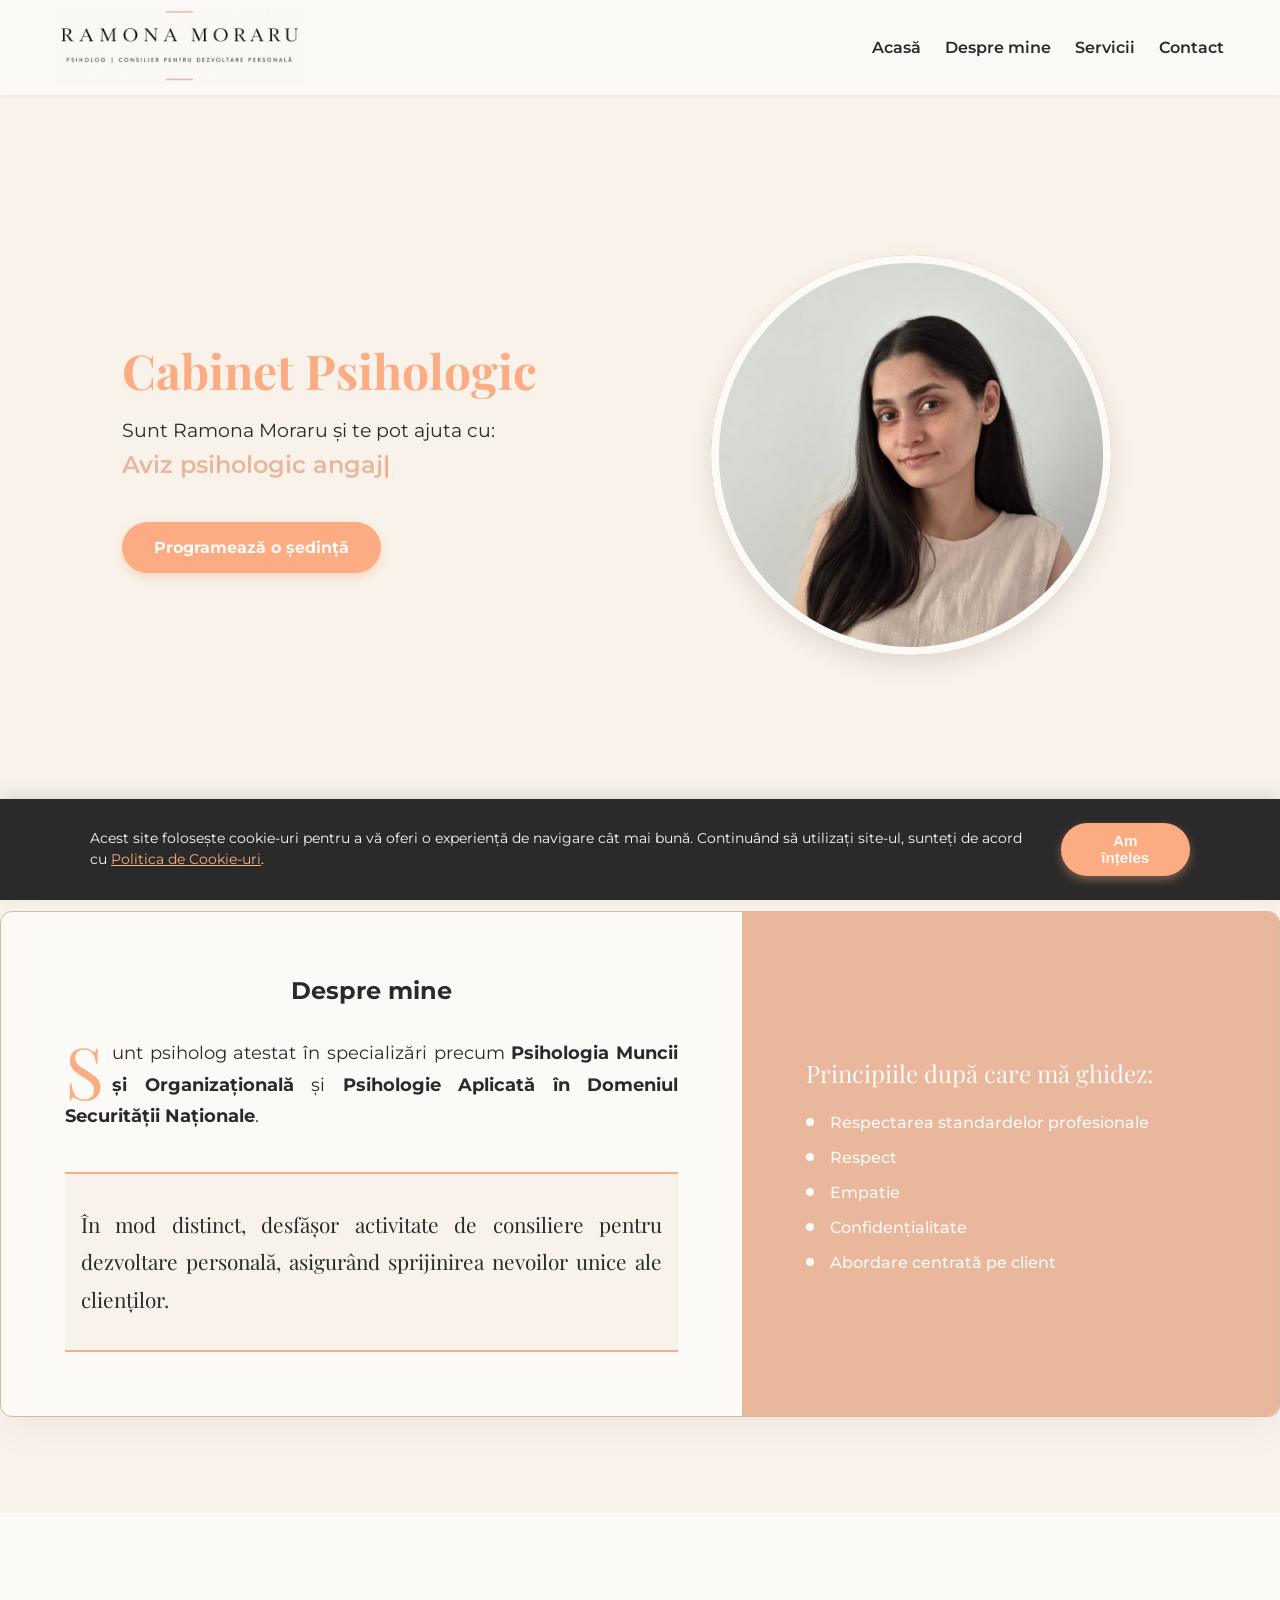
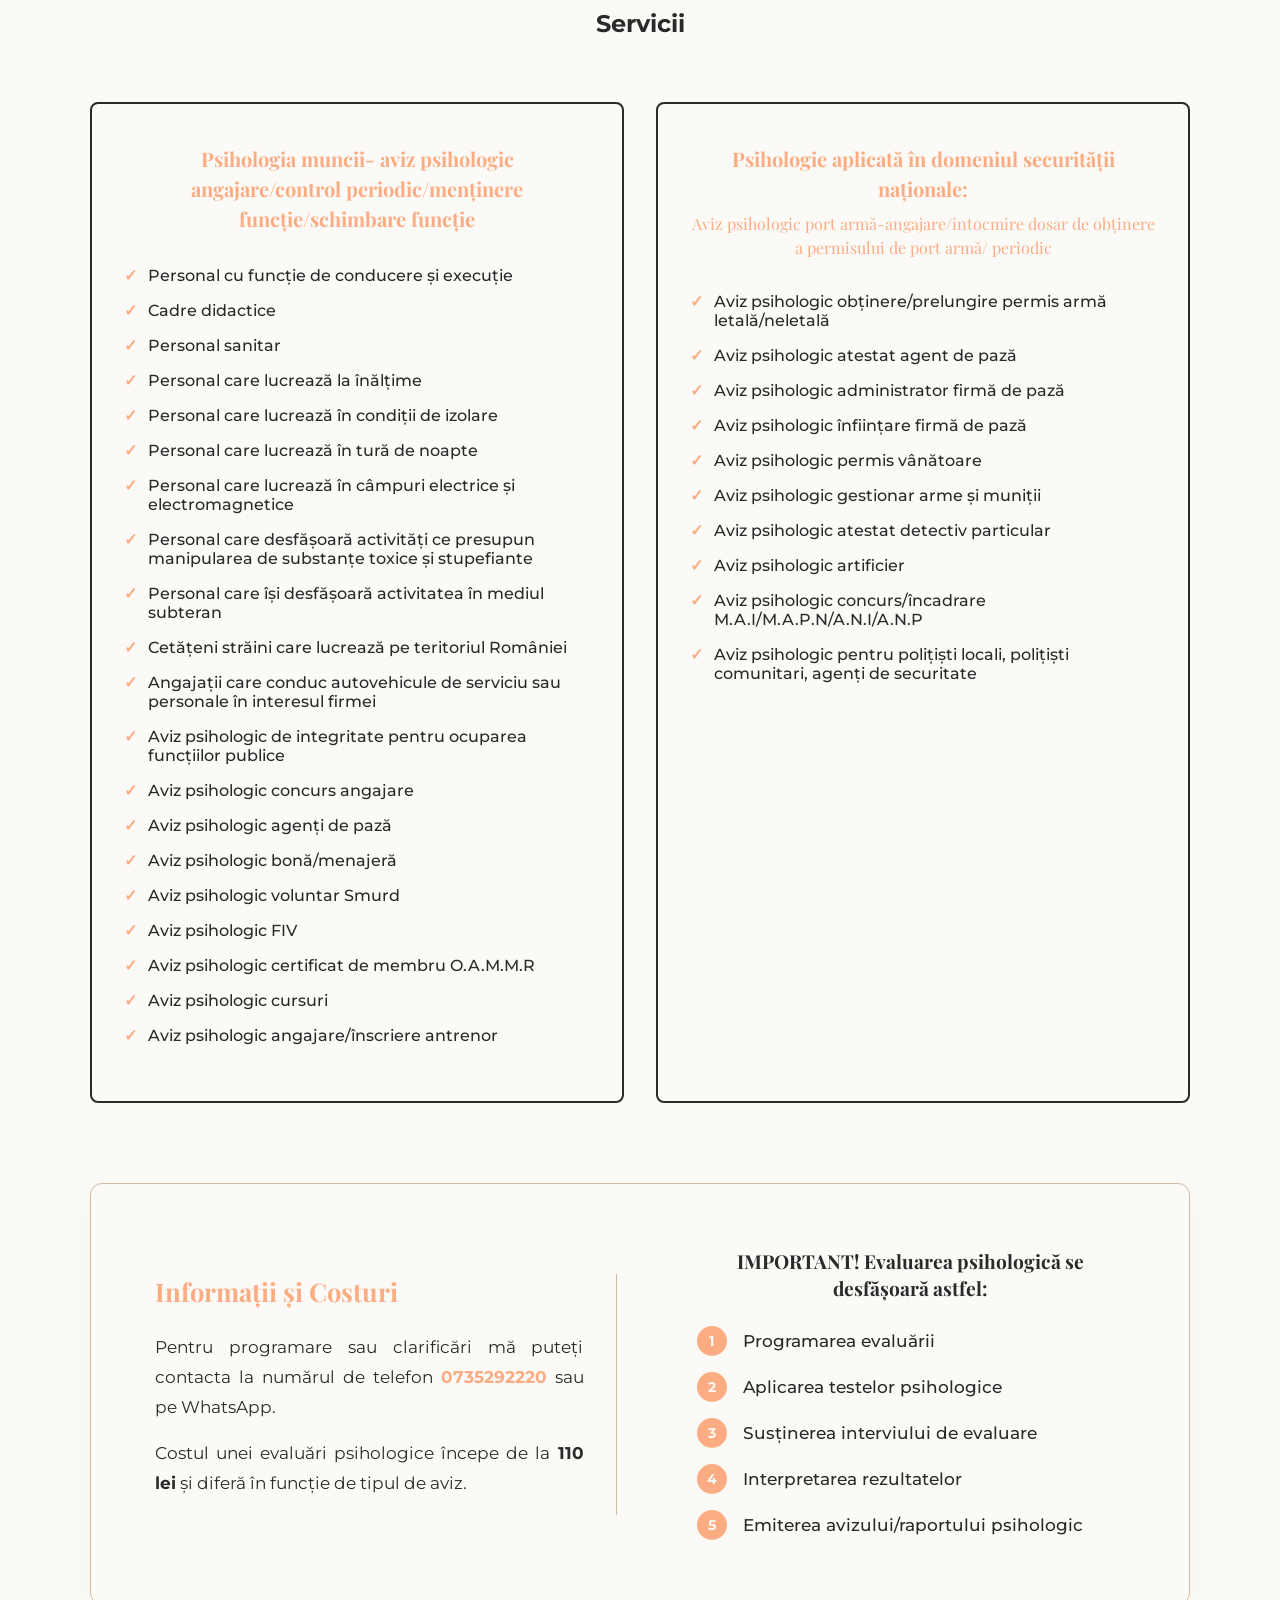
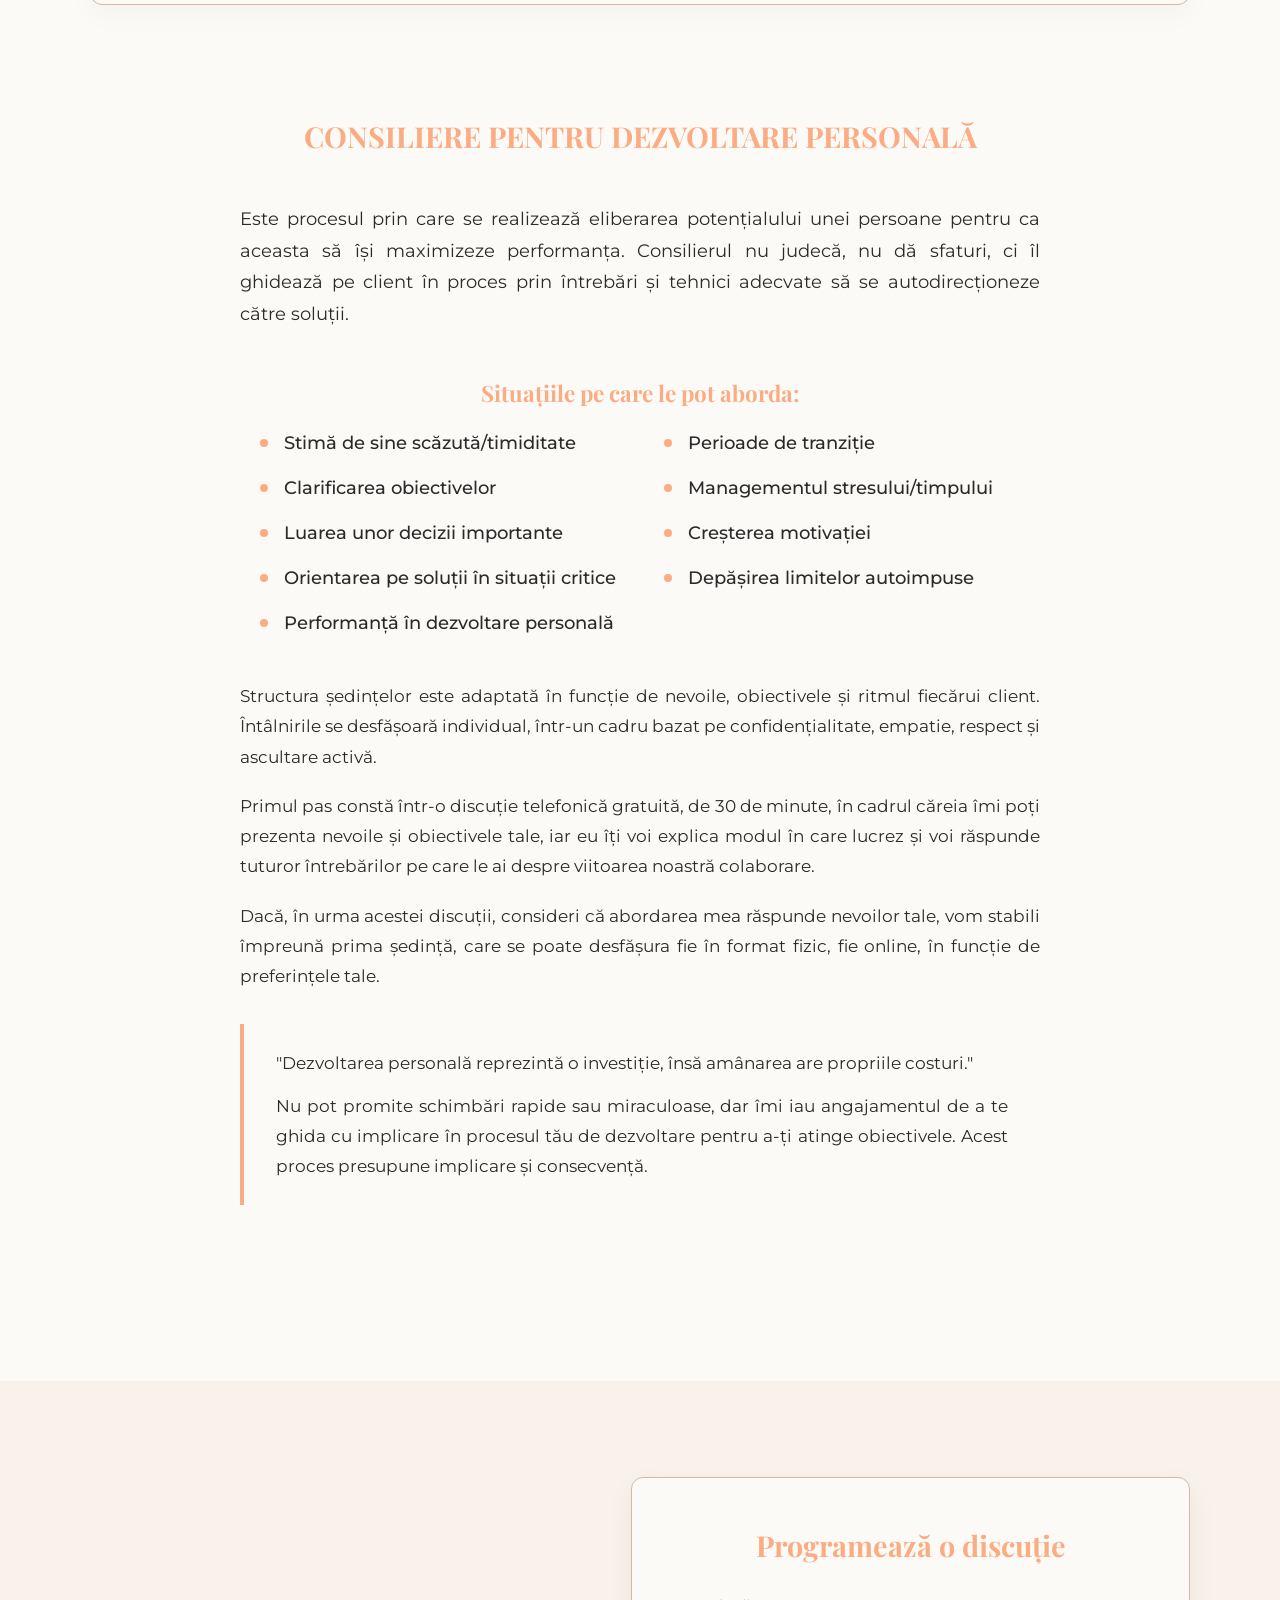
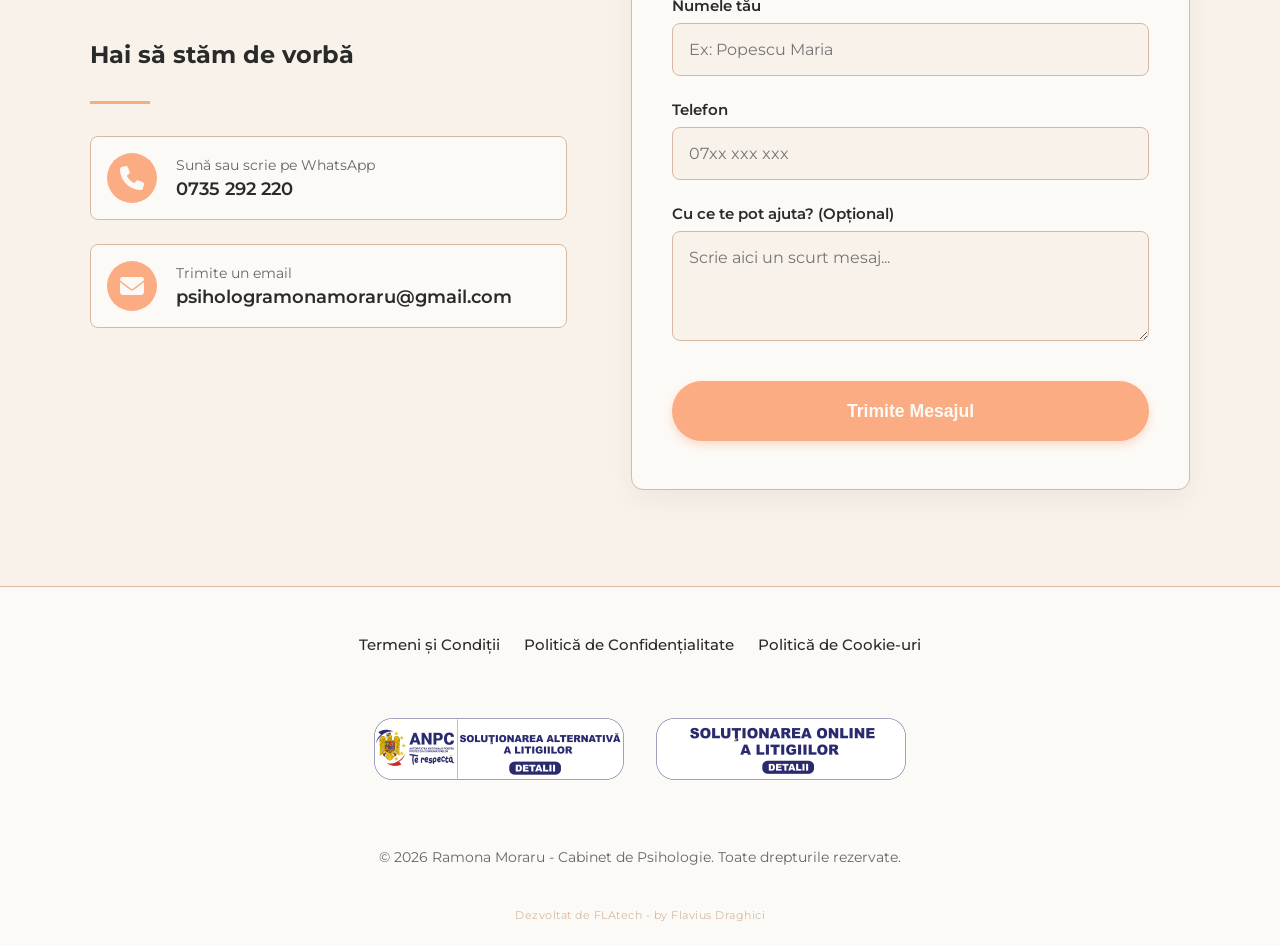
==== index.html @ 9a54c06d "18" ====
<!DOCTYPE html>
<html lang="ro">
<head>
    <meta charset="UTF-8">
    <meta name="viewport" content="width=device-width, initial-scale=1.0">
    
    <!-- ================= SEO & OPEN GRAPH ================= -->
    <meta name="description" content="Cabinet de Psihologie Ramona Moraru. Servicii de evaluare psihologică (psihologia muncii, port armă) și consiliere pentru dezvoltare personală.">
    <meta property="og:title" content="Cabinet Psihologic | Ramona Moraru">
    <meta property="og:description" content="Servicii de evaluare psihologică și consiliere pentru dezvoltare personală.">
    <!-- Când domeniul oficial este gata, schimbă link-ul de mai jos cu cel real -->
    <meta property="og:image" content="https://cabinet-psihologic-ramona.vercel.app/images/logo2.jpeg">
    <meta property="og:url" content="https://cabinet-psihologic-ramona.vercel.app/">
    <meta property="og:type" content="website">

    <title>Ramona Moraru | Psiholog</title>
    
    <!-- Favicon -->
    <link rel="icon" type="image/jpeg" href="images/logo2.jpeg">
    
    <link href="https://fonts.googleapis.com/css2?family=Montserrat:wght@400;600&family=Playfair+Display:wght@600&display=swap" rel="stylesheet">
    <link rel="stylesheet" href="https://cdnjs.cloudflare.com/ajax/libs/font-awesome/6.4.0/css/all.min.css">
    <link rel="stylesheet" href="style.css">

    <!-- ================= GOOGLE CONSENT MODE ================= -->
    <script>
        window.dataLayer = window.dataLayer || [];
        function gtag(){dataLayer.push(arguments);}

        // Verificăm dacă există deja consimțământul în memorie
        var isConsentGranted = localStorage.getItem("cookiesAccepted") === "true";

        // Setăm starea implicită pentru GTM
        gtag('consent', 'default', {
            'ad_storage': isConsentGranted ? 'granted' : 'denied',
            'analytics_storage': isConsentGranted ? 'granted' : 'denied'
        });
    </script>
    <!-- AICI VA VENI SCRIPTUL DE GOOGLE TAG MANAGER DE LA COLEGUL TĂU -->

</head>
<body>

    <header class="site-header">
        <nav class="navbar">
            <div class="logo">
                <a href="#acasa">
                    <img src="images/logo1.jpeg" alt="Logo Ramona Moraru" class="site-logo">
                </a>
            </div>
            
            <button class="hamburger" aria-label="Deschide meniul">
                <span class="bar"></span>
                <span class="bar"></span>
                <span class="bar"></span>
            </button>

            <ul class="nav-links">
                <li class="mobile-extra mobile-logo-box">
                    <img src="images/logo2.jpeg" alt="Logo Ramona Moraru" class="mobile-logo-img">
                </li>

                <li><a href="#acasa">Acasă</a></li>
                <li><a href="#despre">Despre mine</a></li>
                <li><a href="#servicii">Servicii</a></li>
                <li><a href="#contact">Contact</a></li>
                
                <li class="mobile-extra mobile-btn-box">
                    <a href="#contact" class="btn-mobile-cta">Fă o programare!</a>
                </li>
                <li class="mobile-extra mobile-social-box">
                    <a href="tel:0735292220" class="social-circle" title="Sună"><i class="fa-solid fa-phone"></i></a>
                    <a href="https://wa.me/40735292220" class="social-circle" title="WhatsApp"><i class="fa-brands fa-whatsapp"></i></a>
                </li>
            </ul>
        </nav>
    </header>

    <main>
        <section id="acasa" class="hero-section">
            <div class="hero-content">
                <h1>Cabinet Psihologic</h1>
                <p class="hero-intro">Sunt Ramona Moraru și te pot ajuta cu:</p>
                <div class="animated-text-container">
                    <span id="typewriter-text" class="typewriter"></span><span class="cursor">|</span>
                </div>
                <a href="#contact" class="btn-primary">Programează o ședință</a>
            </div>
            
            <div class="hero-image-container">
                <div class="image-waves-wrapper">
                    <img src="images/ramona-profil.jpeg" alt="Portret Ramona Moraru" class="profile-circle">
                </div>
            </div>
        </section>

        <!-- ================= DESPRE MINE (Regândit) ================= -->
        <section id="despre" class="about-section">
            <div class="section-container">
                <div class="about-editorial-card">
                    
                    <div class="about-editorial-content">
                        <h2 class="section-title left-align">Despre mine</h2>
                        
                        <p class="drop-cap-text">
                            <span class="drop-cap">S</span>unt psiholog atestat în specializări precum <strong>Psihologia Muncii și Organizațională</strong> și <strong>Psihologie Aplicată în Domeniul Securității Naționale</strong>.
                        </p>
                        
                        <div class="highlight-quote-box">
                            În mod distinct, desfășor activitate de consiliere pentru dezvoltare personală, asigurând sprijinirea nevoilor unice ale clienților.
                        </div>
                    </div>

                    <div class="about-editorial-values">
                        <h3 class="values-subtitle">Principiile după care mă ghidez:</h3>
                        <ul class="elegant-values-list">
                            <li><span class="value-accent"></span> Respectarea standardelor profesionale</li>
                            <li><span class="value-accent"></span> Respect</li>
                            <li><span class="value-accent"></span> Empatie</li>
                            <li><span class="value-accent"></span> Confidențialitate</li>
                            <li><span class="value-accent"></span> Abordare centrată pe client</li>
                        </ul>
                    </div>

                </div>
            </div>
        </section>

        <!-- ================= SERVICII ================= -->
        <section id="servicii" class="services-section">
            <div class="services-container">
                <h2 class="section-title text-center">Servicii</h2>

                <div class="avize-grid">
                    
                    <div class="aviz-card">
                        <h3 class="aviz-title">Psihologia muncii- aviz psihologic angajare/control periodic/menținere funcție/schimbare funcție</h3>
                        <ul class="custom-list">
                            <li>Personal cu funcție de conducere și execuție</li>
                            <li>Cadre didactice</li>
                            <li>Personal sanitar</li>
                            <li>Personal care lucrează la înălțime</li>
                            <li>Personal care lucrează în condiții de izolare</li>
                            <li>Personal care lucrează în tură de noapte</li>
                            <li>Personal care lucrează în câmpuri electrice și electromagnetice</li>
                            <li>Personal care desfășoară activități ce presupun manipularea de substanțe toxice și stupefiante</li>
                            <li>Personal care își desfășoară activitatea în mediul subteran</li>
                            <li>Cetățeni străini care lucrează pe teritoriul României</li>
                            <li>Angajații care conduc autovehicule de serviciu sau personale în interesul firmei</li>
                            <li>Aviz psihologic de integritate pentru ocuparea funcțiilor publice</li>
                            <li>Aviz psihologic concurs angajare</li>
                            <li>Aviz psihologic agenți de pază</li>
                            <li>Aviz psihologic bonă/menajeră</li>
                            <li>Aviz psihologic voluntar Smurd</li>
                            <li>Aviz psihologic FIV</li>
                            <li>Aviz psihologic certificat de membru O.A.M.M.R</li>
                            <li>Aviz psihologic cursuri</li>
                            <li>Aviz psihologic angajare/înscriere antrenor</li>
                        </ul>
                    </div>

                    <div class="aviz-card">
                        <h3 class="aviz-title">Psihologie aplicată în domeniul securității naționale:<br><small class="title-subtitle">Aviz psihologic port armă-angajare/întocmire dosar de obținere a permisului de port armă/ periodic</small></h3>
                        <ul class="custom-list">
                            <li>Aviz psihologic obținere/prelungire permis armă letală/neletală</li>
                            <li>Aviz psihologic atestat agent de pază</li>
                            <li>Aviz psihologic administrator firmă de pază</li>
                            <li>Aviz psihologic înființare firmă de pază</li>
                            <li>Aviz psihologic permis vânătoare</li>
                            <li>Aviz psihologic gestionar arme și muniții</li>
                            <li>Aviz psihologic atestat detectiv particular</li>
                            <li>Aviz psihologic artificier</li>
                            <li>Aviz psihologic concurs/încadrare M.A.I/M.A.P.N/A.N.I/A.N.P</li>
                            <li>Aviz psihologic pentru polițiști locali, polițiști comunitari, agenți de securitate</li>
                        </ul>
                    </div>

                </div>

                <div class="evaluare-comuna-box">
                    <div class="evaluare-text">
                        <h4>Informații și Costuri</h4>
                        <p>Pentru programare sau clarificări mă puteți contacta la numărul de telefon <a href="tel:0735292220" style="color: var(--color-5); text-decoration: none; font-weight: bold;">0735292220</a> sau pe WhatsApp.</p>
                        <p>Costul unei evaluări psihologice începe de la <strong>110 lei</strong> și diferă în funcție de tipul de aviz.</p>
                    </div>
                    
                    <div class="evaluare-pasi">
                        <h4>IMPORTANT! Evaluarea psihologică se desfășoară astfel:</h4>
                        <ul class="pasi-list">
                            <li><span class="pas-numar">1</span> Programarea evaluării</li>
                            <li><span class="pas-numar">2</span> Aplicarea testelor psihologice</li>
                            <li><span class="pas-numar">3</span> Susținerea interviului de evaluare</li>
                            <li><span class="pas-numar">4</span> Interpretarea rezultatelor</li>
                            <li><span class="pas-numar">5</span> Emiterea avizului/raportului psihologic</li>
                        </ul>
                    </div>
                </div>

                <div class="consiliere-wrapper">
                    <h3 class="consiliere-title">CONSILIERE PENTRU DEZVOLTARE PERSONALĂ</h3>
                    
                    <p class="consiliere-intro-text">
                        Este procesul prin care se realizează eliberarea potențialului unei persoane pentru ca aceasta să își maximizeze performanța. Consilierul nu judecă, nu dă sfaturi, ci îl ghidează pe client în proces prin întrebări și tehnici adecvate să se autodirecționeze către soluții.
                    </p>

                    <h4 class="consiliere-subtitle">Situațiile pe care le pot aborda:</h4>
                    <ul class="consiliere-list">
                        <li><span class="list-dot"></span> Stimă de sine scăzută/timiditate</li>
                        <li><span class="list-dot"></span> Perioade de tranziție</li>
                        <li><span class="list-dot"></span> Clarificarea obiectivelor</li>
                        <li><span class="list-dot"></span> Managementul stresului/timpului</li>
                        <li><span class="list-dot"></span> Luarea unor decizii importante</li>
                        <li><span class="list-dot"></span> Creșterea motivației</li>
                        <li><span class="list-dot"></span> Orientarea pe soluții în situații critice</li>
                        <li><span class="list-dot"></span> Depășirea limitelor autoimpuse</li>
                        <li><span class="list-dot"></span> Performanță în dezvoltare personală</li>
                    </ul>

                    <div class="consiliere-outro-text">
                        <p>Structura ședințelor este adaptată în funcție de nevoile, obiectivele și ritmul fiecărui client. Întâlnirile se desfășoară individual, într-un cadru bazat pe confidențialitate, empatie, respect și ascultare activă.</p>
                        <p>Primul pas constă într-o discuție telefonică gratuită, de 30 de minute, în cadrul căreia îmi poți prezenta nevoile și obiectivele tale, iar eu îți voi explica modul în care lucrez și voi răspunde tuturor întrebărilor pe care le ai despre viitoarea noastră colaborare.</p>
                        <p>Dacă, în urma acestei discuții, consideri că abordarea mea răspunde nevoilor tale, vom stabili împreună prima ședință, care se poate desfășura fie în format fizic, fie online, în funcție de preferințele tale.</p>
                    </div>

                    <div class="consiliere-quote-box">
                        <p>"Dezvoltarea personală reprezintă o investiție, însă amânarea are propriile costuri."</p>
                        <p>Nu pot promite schimbări rapide sau miraculoase, dar îmi iau angajamentul de a te ghida cu implicare în procesul tău de dezvoltare pentru a-ți atinge obiectivele. Acest proces presupune implicare și consecvență.</p>
                    </div>

                </div>
            </div>
        </section>

        <!-- ================= CONTACT ================= -->
        <section id="contact" class="contact-section">
            <div class="contact-container">
                <div class="contact-grid">
                    
                    <div class="contact-info">
                        <h2 class="section-title left-align" style="text-align: left;">Hai să stăm de vorbă</h2>
                        <div class="left-align-line"></div>
                        
                        <div class="contact-details-box">
                            <a href="tel:0735292220" class="contact-item">
                                <div class="contact-icon"><i class="fa-solid fa-phone"></i></div>
                                <div>
                                    <span class="contact-label">Sună sau scrie pe WhatsApp</span>
                                    <span class="contact-value">0735 292 220</span>
                                </div>
                            </a>

                            <a href="mailto:psihologramonamoraru@gmail.com" class="contact-item">
                                <div class="contact-icon"><i class="fa-solid fa-envelope"></i></div>
                                <div>
                                    <span class="contact-label">Trimite un email</span>
                                    <span class="contact-value">psihologramonamoraru@gmail.com</span>
                                </div>
                            </a>
                        </div>
                    </div>

                    <div class="contact-form-wrapper">
                        <h3 class="form-title">Programează o discuție</h3>
                        <form action="https://formspree.io/f/moeakzqd" method="POST" class="contact-form">
                            <div class="input-group">
                                <label for="nume">Numele tău</label>
                                <input type="text" id="nume" name="Nume" placeholder="Ex: Popescu Maria" required>
                            </div>
                            <div class="input-group">
                                <label for="telefon">Telefon</label>
                                <input type="tel" id="telefon" name="Telefon" placeholder="07xx xxx xxx" required>
                            </div>
                            <div class="input-group">
                                <label for="mesaj">Cu ce te pot ajuta? (Opțional)</label>
                                <textarea id="mesaj" name="Mesaj" rows="4" placeholder="Scrie aici un scurt mesaj..."></textarea>
                            </div>
                            <button type="submit" class="btn-primary form-btn">Trimite Mesajul</button>
                        </form>
                    </div>

                </div>
            </div>
        </section>
    </main>

    <!-- ================= FOOTER COMPLET ================= -->
    <footer class="site-footer">
        <div class="footer-container">
            <div class="footer-links">
                <a href="termeni.html">Termeni și Condiții</a>
                <a href="confidentialitate.html">Politică de Confidențialitate</a>
                <a href="confidentialitate.html#13">Politică de Cookie-uri</a>
            </div>
            
            <div class="anpc-banners">
                <a href="https://anpc.ro/ce-este-sal/" target="_blank" rel="noopener noreferrer">
                    <img src="images/anpc-sal.png" alt="Soluționarea Alternativă a Litigiilor" class="anpc-img">
                </a>
                <a href="https://ec.europa.eu/consumers/odr" target="_blank" rel="noopener noreferrer">
                    <img src="images/anpc-sol.png" alt="Soluționarea Online a Litigiilor" class="anpc-img">
                </a>
            </div>
            
            <div class="footer-copyright">
                <p>&copy; 2026 Ramona Moraru - Cabinet de Psihologie. Toate drepturile rezervate.</p>
            </div>
            
            <div class="developer-credit">
                <p><small>Dezvoltat de FLAtech - by Flavius Draghici</small></p>
            </div>
        </div>
    </footer>

    <!-- ================= BANNER COOKIE-URI ================= -->
    <div id="cookie-banner" class="cookie-banner">
        <div class="cookie-content">
            <p>Acest site folosește cookie-uri pentru a vă oferi o experiență de navigare cât mai bună. Continuând să utilizați site-ul, sunteți de acord cu <a href="confidentialitate.html#13">Politica de Cookie-uri</a>.</p>
            <button id="accept-cookies" class="btn-primary cookie-btn">Am înțeles</button>
        </div>
    </div>

    <!-- Script funcțional pentru banner și Consent Mode -->
    <script>
        document.addEventListener("DOMContentLoaded", function() {
            const cookieBanner = document.getElementById("cookie-banner");
            const acceptBtn = document.getElementById("accept-cookies");

            // Afișăm bannerul doar dacă nu există acordul salvat
            if (!localStorage.getItem("cookiesAccepted")) {
                cookieBanner.style.display = "block";
            }

            acceptBtn.addEventListener("click", function() {
                // 1. Ascundem bannerul și salvăm decizia în browser
                localStorage.setItem("cookiesAccepted", "true");
                cookieBanner.style.display = "none";

                // 2. Transmitem semnalul activ către Google Tag Manager
                if(typeof gtag === 'function') {
                    gtag('consent', 'update', {
                        'ad_storage': 'granted',
                        'analytics_storage': 'granted'
                    });
                }

                // 3. Trimitem un eveniment personalizat în dataLayer pentru a declanșa codurile instant
                window.dataLayer.push({'event': 'cookies_accepted'});
            });
        });
    </script>

    <script src="script.js"></script>
</body>
</html>
---- style.css ----
:root {
    /* Paleta de culori exactă a clientei */
    --color-1: #E8B79C;
    --color-2: #FCFAF7; /* Albul luminos */
    --color-3: #D7B8A2;
    --color-4: #F8F2EA; 
    --color-5: #fbac82; /* Nuanța de peach (accent) */
    --color-text-dark: #2A2A2A; 
}

*, *::before, *::after {
    margin: 0;
    padding: 0;
    box-sizing: border-box;
}

html {
    scroll-behavior: smooth;
    scroll-padding-top: 100px; 
}

body {
    font-family: 'Montserrat', sans-serif;
    color: var(--color-text-dark);
    background-color: var(--color-4);
}

/* ================= HEADER SIMPLU ================= */
.site-header {
    background-color: var(--color-2);
    box-shadow: 0 2px 5px rgba(0,0,0,0.05);
    position: sticky;
    top: 0;
    z-index: 1000; 
}

.navbar {
    display: flex;
    justify-content: space-between;
    align-items: center;
    padding: 0.5rem 1rem; 
    max-width: 1200px;
    margin: 0 auto;
}

.site-logo {
    max-height: 75px; 
    width: auto;
    mix-blend-mode: multiply; 
}

/* Structura corectă pentru meniul pe Desktop */
.nav-links {
    list-style: none;
    display: flex;
    gap: 1.5rem;
}

.nav-links a {
    text-decoration: none;
    color: var(--color-text-dark);
    font-weight: 600;
}

/* Ascundem elementele de meniu mobil pe ecrane mari */
.mobile-extra {
    display: none;
}

/* ================= HERO SECTION ================= */
.hero-section {
    display: flex;
    flex-direction: column-reverse; 
    align-items: center;
    justify-content: center;
    padding: 4rem 2rem;
    max-width: 1100px;
    margin: 0 auto;
    min-height: 80vh;
    gap: 3rem;
}

.hero-content {
    flex: 1;
    text-align: center;
}

.hero-content h1 {
    font-family: 'Playfair Display', serif;
    font-size: 3rem;
    color: var(--color-5); 
    margin-bottom: 1rem;
}

.hero-intro {
    font-size: 1.2rem;
    margin-bottom: 0.5rem;
}

/* Stiluri pentru textul care se tastează singur */
.animated-text-container {
    min-height: 40px;
    margin-bottom: 2rem;
    font-size: 1.5rem;
    font-weight: 600;
    color: var(--color-1);
}

.cursor {
    animation: blink 0.7s infinite;
    color: var(--color-5);
}

@keyframes blink {
    0%, 100% { opacity: 1; }
    50% { opacity: 0; }
}

.btn-primary {
    display: inline-block;
    background-color: var(--color-5);
    color: var(--color-2);
    padding: 1rem 2rem;
    text-decoration: none;
    border-radius: 30px;
    font-weight: bold;
    box-shadow: 0 4px 10px rgba(251, 172, 130, 0.4);
    transition: transform 0.3s ease, background-color 0.3s ease;
}

.btn-primary:hover {
    background-color: var(--color-1);
    transform: translateY(-3px);
}

/* ================= POZA CERC & VALURI ================= */
.hero-image-container {
    flex: 1;
    display: flex;
    justify-content: center;
    align-items: center;
}

.image-waves-wrapper {
    position: relative;
    display: inline-flex;
    border-radius: 50%;
    z-index: 1;
}

.image-waves-wrapper::before,
.image-waves-wrapper::after {
    content: '';
    position: absolute;
    top: 0; left: 0; right: 0; bottom: 0;
    border-radius: 50%;
    border: 2px solid var(--color-5);
    z-index: -1; 
    animation: rippleWave 7s infinite cubic-bezier(0.65, 0, 0.34, 1);
}

.image-waves-wrapper::after {
    animation-delay: 3.5s;
}

@keyframes rippleWave {
    0% {
        transform: scale(1);
        opacity: 0.8;
    }
    100% {
        transform: scale(1.4);
        opacity: 0;
    }
}

.profile-circle {
    width: 280px;
    height: 280px;
    object-fit: cover; 
    border-radius: 50%; 
    border: 8px solid var(--color-2); 
    box-shadow: 0 10px 25px rgba(0,0,0,0.1); 
    position: relative;
    z-index: 2; 
}

/* ================= DESKTOP (Hero Section) ================= */
@media (min-width: 768px) {
    .hero-section {
        flex-direction: row; 
        text-align: left;
    }
    
    .hero-content {
        text-align: left;
    }
    
    .profile-circle {
        width: 400px;
        height: 400px;
    }
}

/* ================= DESPRE MINE ================= */
.about-section {
    padding: 6rem 0;
    background-color: var(--color-4); 
}

.about-editorial-card {
    background-color: var(--color-2); 
    border-radius: 12px;
    box-shadow: 0 15px 40px rgba(0, 0, 0, 0.04); 
    display: flex;
    flex-direction: column;
    overflow: hidden;
    border: 1px solid var(--color-3);
}

.about-editorial-content {
    padding: 3rem 2rem 2rem 2rem;
}

.left-align {
    text-align: center;
    margin-bottom: 2rem;
}

.left-align::after {
    margin: 1rem auto 0 auto; 
}

.drop-cap-text {
    font-size: 1.1rem;
    line-height: 1.8;
    color: var(--color-text-dark);
    margin-bottom: 2.5rem;
    text-align: left; 
}

.drop-cap {
    float: left; 
    font-family: 'Playfair Display', serif;
    font-size: 4.5rem; 
    line-height: 0.8;
    padding-top: 0.3rem; 
    padding-right: 0.5rem;
    color: var(--color-5); 
}

.highlight-quote-box {
    background-color: var(--color-4);
    border: none; 
    border-top: 2px solid var(--color-5); 
    border-bottom: 2px solid var(--color-5); 
    padding: 2rem 1rem;
    font-family: 'Playfair Display', serif;
    font-size: 1.3rem;
    font-style: normal;
    color: var(--color-text-dark);
    border-radius: 0;
    text-align: center; 
    margin: 0 auto;
}

.about-editorial-values {
    background-color: var(--color-1); 
    padding: 3rem 2rem;
    color: var(--color-2);
}

.values-subtitle {
    font-family: 'Playfair Display', serif;
    font-size: 1.5rem;
    margin-bottom: 1.5rem;
    font-weight: 400;
}

.elegant-values-list {
    list-style: none;
    display: flex;
    flex-direction: column;
    gap: 1rem;
}

.elegant-values-list li {
    display: flex;
    align-items: center;
    font-size: 1rem;
    font-weight: 500;
}

.value-accent {
    display: inline-block;
    width: 8px;
    height: 8px;
    background-color: var(--color-2);
    border-radius: 50%;
    margin-right: 1rem;
}

@media (min-width: 768px) {
    .about-editorial-card {
        flex-direction: row; 
    }

    .about-editorial-content {
        flex: 3;
        padding: 4rem;
    }

    .about-editorial-values {
        flex: 2;
        padding: 4rem;
        display: flex;
        flex-direction: column;
        justify-content: center;
    }
}

/* ================= SERVICII ================= */
.services-section {
    padding: 6rem 2rem;
    background-color: var(--color-2); 
}

.services-container {
    max-width: 1100px;
    margin: 0 auto;
}

.text-center {
    text-align: center;
    margin-bottom: 4rem;
}

.text-center::after {
    margin: 1rem auto 0 auto;
}

.avize-grid {
    display: flex;
    flex-direction: column;
    gap: 2rem;
    margin-bottom: 5rem; /* Păstrăm spațiul până la bannerul comun */
}

.aviz-card {
    flex: 1;
    border: 2px solid var(--color-text-dark); 
    padding: 2.5rem 2rem;
    background-color: var(--color-2); /* Schimbat în alb curat aici */
    border-radius: 8px; 
}

/* Titlurile lungi din Word */
.aviz-title {
    color: var(--color-5);
    font-family: 'Playfair Display', serif;
    font-size: 1.25rem;
    text-align: center;
    margin-bottom: 2rem;
    line-height: 1.5;
}

.title-subtitle {
    font-size: 1rem;
    font-weight: normal;
    display: block;
    margin-top: 0.5rem;
}

.custom-list {
    list-style: none;
    color: var(--color-text-dark);
}

.custom-list li {
    margin-bottom: 1rem;
    padding-left: 1.5rem;
    position: relative;
    font-weight: 500;
}

.custom-list li::before {
    content: '✓';
    color: var(--color-5); 
    position: absolute;
    left: 0;
    font-weight: bold;
}

/* ================= BANNER COMUN EVALUARE ================= */
.evaluare-comuna-box {
    background-color: var(--color-2);
    border: 1px solid var(--color-3);
    border-radius: 12px;
    padding: 3rem 2rem;
    margin-bottom: 5rem;
    display: flex;
    flex-direction: column;
    gap: 3rem;
    box-shadow: 0 10px 30px rgba(0,0,0,0.03);
}

.evaluare-text, .evaluare-pasi {
    flex: 1;
}

.evaluare-text h4 {
    font-family: 'Playfair Display', serif;
    font-size: 1.6rem;
    color: var(--color-5);
    margin-bottom: 1.5rem;
}

.evaluare-text p {
    font-size: 1.05rem;
    line-height: 1.7;
    margin-bottom: 1rem;
    color: var(--color-text-dark);
}

.evaluare-pasi h4 {
    font-family: 'Playfair Display', serif;
    font-size: 1.2rem;
    color: var(--color-text-dark);
    margin-bottom: 1.5rem;
    line-height: 1.4;
}

/* Transformăm pașii plictisitori într-o listă modernă cu numere */
.pasi-list {
    list-style: none;
    display: flex;
    flex-direction: column;
    gap: 1rem;
}

.pasi-list li {
    display: flex;
    align-items: center;
    gap: 1rem;
    font-size: 1.05rem;
    font-weight: 500;
}

.pas-numar {
    display: flex;
    justify-content: center;
    align-items: center;
    width: 30px;
    height: 30px;
    background-color: var(--color-5);
    color: var(--color-2);
    border-radius: 50%;
    font-weight: bold;
    font-size: 0.9rem;
    flex-shrink: 0;
}

/* Pe desktop (PC), punem textul în stânga și pașii în dreapta */
@media (min-width: 768px) {
    .evaluare-comuna-box {
        flex-direction: row;
        align-items: center;
        padding: 4rem;
    }
    
    .evaluare-text {
        padding-right: 2rem;
        border-right: 1px solid var(--color-3); /* O linie fină despărțitoare */
    }
    
    .evaluare-pasi {
        padding-left: 2rem;
    }
}

/* ================= CONSILIERE ================= */
.consiliere-wrapper {
    padding: 2rem 0;
    text-align: center;
}

.consiliere-title {
    color: var(--color-5); 
    font-family: 'Playfair Display', serif;
    font-size: 1.8rem;
    margin-bottom: 3rem;
}

.consiliere-intro-text {
    max-width: 800px;
    margin: 0 auto 3rem auto;
    font-size: 1.1rem;
    line-height: 1.8;
}

.consiliere-subtitle {
    font-family: 'Playfair Display', serif;
    font-size: 1.4rem;
    color: var(--color-5);
    margin-bottom: 1.5rem;
}

.consiliere-list {
    list-style: none;
    color: var(--color-text-dark);
    display: grid;
    grid-template-columns: 1fr;
    gap: 1.2rem;
    max-width: 800px;
    margin: 0 auto;
    text-align: left;
}

.consiliere-list li {
    display: flex;
    align-items: center;
    font-size: 1.1rem;
    font-weight: 500;
}

.list-dot {
    display: inline-block;
    width: 8px;
    height: 8px;
    background-color: var(--color-5); 
    border-radius: 50%;
    margin-right: 1rem;
    flex-shrink: 0;
}

.consiliere-outro-text {
    max-width: 800px;
    margin: 3rem auto 0 auto;
    text-align: left;
}

.consiliere-outro-text p {
    margin-bottom: 1.2rem;
    font-size: 1.05rem;
    line-height: 1.7;
}

/* Caseta cu linia laterală (pentru textul mutat) */
.consiliere-quote-box {
    max-width: 800px;
    margin: 2rem auto 3rem auto;
    background-color: var(--color-2);
    border-left: 4px solid var(--color-5); /* Linia laterală nuanța peach */
    padding: 1.5rem 2rem;
    border-radius: 0 6px 6px 0;
    text-align: left;
}

.consiliere-quote-box p {
    font-size: 1.05rem;
    line-height: 1.7;
    margin-bottom: 0.8rem;
    color: var(--color-text-dark);
    font-style: normal; /* Forțăm textul să fie normal, fără italic */
}

.consiliere-quote-box p:last-child {
    margin-bottom: 0;
}

@media (min-width: 768px) {
    .avize-grid {
        flex-direction: row; 
    }
    
    .consiliere-list {
        grid-template-columns: 1fr 1fr; 
    }
}

/* ================= FOOTER COMPLET ================= */
.site-footer {
    background-color: var(--color-2);
    border-top: 1px solid var(--color-3);
    padding: 3rem 2rem 1.5rem 2rem;
    text-align: center;
}

.footer-container {
    max-width: 1100px;
    margin: 0 auto;
    display: flex;
    flex-direction: column;
    gap: 1.5rem;
}

.footer-links {
    display: flex;
    flex-wrap: wrap;
    justify-content: center;
    gap: 1.5rem;
    margin-bottom: 1rem;
}

.footer-links a {
    color: var(--color-text-dark);
    text-decoration: none;
    font-size: 0.95rem;
    font-weight: 500;
    transition: color 0.3s ease;
}

.footer-links a:hover {
    color: var(--color-5);
}

.anpc-link {
    font-weight: 700 !important;
    text-transform: uppercase;
}

.footer-copyright {
    font-size: 0.9rem;
    color: #666;
}

.developer-credit {
    margin-top: 1rem;
    font-family: 'Montserrat', sans-serif;
    color: var(--color-3);
    font-size: 0.85rem;
    letter-spacing: 0.5px;
}
/* ================= BANNERE ANPC ================= */
.anpc-banners {
    display: flex;
    flex-direction: column;
    align-items: center;
    gap: 1rem;
    margin: 1.5rem 0 2.5rem 0;
}

.anpc-img {
    max-width: 250px; /* Dimensiunea ideală ca să arate profi */
    height: auto;
    border-radius: 4px;
}

/* Pe desktop (PC) le punem pe același rând */
@media (min-width: 768px) {
    .anpc-banners {
        flex-direction: row;
        justify-content: center;
        gap: 2rem;
    }
}

/* ================= BANNER COOKIE-URI ================= */
.cookie-banner {
    display: none; /* Este ascuns implicit, arătat prin JS dacă nu e acceptat */
    position: fixed;
    bottom: 0;
    left: 0;
    width: 100%;
    background-color: var(--color-text-dark);
    color: var(--color-2);
    padding: 1.5rem;
    z-index: 9999;
    box-shadow: 0 -5px 15px rgba(0,0,0,0.1);
}

.cookie-content {
    max-width: 1100px;
    margin: 0 auto;
    display: flex;
    flex-direction: column;
    align-items: center;
    text-align: center;
    gap: 1.5rem;
}

.cookie-content p {
    font-size: 0.9rem;
    line-height: 1.5;
    margin: 0;
}

.cookie-content a {
    color: var(--color-5);
    text-decoration: underline;
}

.cookie-btn {
    padding: 0.6rem 2rem;
    font-size: 0.95rem;
    border: none;
    cursor: pointer;
    background-color: var(--color-5);
    color: var(--color-2);
    border-radius: 30px;
    font-weight: bold;
}

@media (min-width: 768px) {
    .cookie-content {
        flex-direction: row;
        justify-content: space-between;
        text-align: left;
    }
}

/* ================= CONTACT ================= */
.contact-section {
    padding: 6rem 2rem;
    background-color: var(--color-4); /* Alternăm fundalul ca să delimităm vizual secțiunea */
}

.contact-container {
    max-width: 1100px;
    margin: 0 auto;
}

.contact-grid {
    display: flex;
    flex-direction: column;
    gap: 4rem;
}

/* Partea de text și date de contact */
.contact-info {
    flex: 1;
}

.left-align-line {
    width: 60px;
    height: 3px;
    background-color: var(--color-5);
    margin: 1rem 0 2rem 0;
}

.contact-intro {
    font-size: 1.1rem;
    line-height: 1.8;
    color: var(--color-text-dark);
    margin-bottom: 3rem;
}

.contact-details-box {
    display: flex;
    flex-direction: column;
    gap: 1.5rem;
}

.contact-item {
    display: flex;
    align-items: center;
    gap: 1.2rem;
    text-decoration: none;
    color: var(--color-text-dark);
    padding: 1rem;
    background-color: var(--color-2);
    border: 1px solid var(--color-3);
    border-radius: 8px;
    transition: transform 0.3s ease, border-color 0.3s ease;
}

.contact-item:hover {
    transform: translateX(10px);
    border-color: var(--color-5);
}

.contact-icon {
    display: flex;
    justify-content: center;
    align-items: center;
    width: 50px;
    height: 50px;
    background-color: var(--color-5);
    color: var(--color-2);
    font-size: 1.5rem;
    border-radius: 50%;
    flex-shrink: 0;
}

.contact-label {
    display: block;
    font-size: 0.9rem;
    color: #666;
    margin-bottom: 0.3rem;
}

.contact-value {
    display: block;
    font-weight: 600;
    font-size: 1.1rem;
    word-wrap: break-word;
    overflow-wrap: break-word;
    word-break: break-word;
}

/* Partea de formular */
.contact-form-wrapper {
    flex: 1;
    background-color: var(--color-2);
    padding: 3rem 2.5rem;
    border-radius: 12px;
    box-shadow: 0 10px 30px rgba(0,0,0,0.05);
    border: 1px solid var(--color-3);
}

.form-title {
    font-family: 'Playfair Display', serif;
    font-size: 1.8rem;
    color: var(--color-5);
    margin-bottom: 2rem;
    text-align: center;
}

.contact-form {
    display: flex;
    flex-direction: column;
    gap: 1.5rem;
}

.input-group {
    display: flex;
    flex-direction: column;
    gap: 0.5rem;
}

.input-group label {
    font-size: 0.95rem;
    font-weight: 600;
}

.input-group input,
.input-group textarea {
    width: 100%;
    padding: 1rem;
    border: 1px solid var(--color-3);
    border-radius: 8px;
    font-family: 'Montserrat', sans-serif;
    font-size: 1rem;
    background-color: var(--color-4);
    transition: border-color 0.3s ease, outline 0.3s ease;
}

.input-group input:focus,
.input-group textarea:focus {
    outline: none;
    border-color: var(--color-5);
    background-color: var(--color-2);
}

.form-btn {
    width: 100%;
    text-align: center;
    font-size: 1.1rem;
    padding: 1.2rem;
    cursor: pointer;
    border: none;
    margin-top: 1rem;
}

/* ================= DESKTOP PENTRU CONTACT ================= */
@media (min-width: 768px) {
    .contact-grid {
        flex-direction: row;
        align-items: center;
    }
}

/* ================= MENIU HAMBURGER (MOBIL) ================= */
.hamburger {
    display: none;
    cursor: pointer;
    border: none;
    background: none;
    padding: 0.5rem;
}

.bar {
    display: block;
    width: 25px;
    height: 3px;
    margin: 5px auto;
    background-color: var(--color-text-dark);
    transition: all 0.3s ease;
}

@media (max-width: 767px) {
    .hamburger {
        display: block;
        position: relative;
        z-index: 1002;
    }

    .nav-links {
        position: fixed;
        left: -100%; 
        top: 0; 
        z-index: 1001; 
        gap: 0;
        flex-direction: column;
        background-color: var(--color-2);
        width: 100%;
        height: 100vh; 
        overflow-y: auto; 
        padding-bottom: 6rem; 
        text-align: center;
        transition: 0.3s ease;
        padding-top: 6rem; 
    }

    .nav-links.active {
        left: 0;
    }

    .nav-links li {
        margin: 1.5rem 0;
    }

    .nav-links a {
        font-size: 1.2rem; 
    }

    /* Elementele adăugate exclusiv pentru meniul mobil */
    .mobile-extra {
        display: block;
    }

    /* Stil Logo pe mobil */
    .mobile-logo-box {
        margin-bottom: 2rem;
        display: flex;
        justify-content: center;
        align-items: center;
    }
    
    .mobile-logo-img {
        width: 150px;
        height: 150px;
        object-fit: cover;
        border-radius: 50%;
        border: 4px solid var(--color-5); 
        background-color: var(--color-2);
        padding: 5px; 
        box-shadow: 0 5px 15px rgba(0,0,0,0.08);
    }

    /* Stil Butonul de programare */
    .mobile-btn-box {
        margin-top: 2rem;
        margin-bottom: 2rem;
    }
    
    .btn-mobile-cta {
        display: inline-block;
        background-color: var(--color-5); 
        color: var(--color-2) !important;
        padding: 0.8rem 2rem;
        border-radius: 8px; 
        font-weight: 600;
        font-size: 1.1rem;
    }

    /* Stil Iconițele rotunde pe același rând */
    .mobile-social-box {
        display: flex;
        flex-direction: row; 
        justify-content: center;
        gap: 1.5rem;
    }
    
    .social-circle {
        display: flex;
        justify-content: center;
        align-items: center;
        width: 45px;
        height: 45px;
        background-color: var(--color-4);
        border: 2px solid var(--color-text-dark);
        border-radius: 50%;
        color: var(--color-text-dark) !important;
        font-size: 1.3rem;
        font-weight: bold;
        text-decoration: none;
    }

    /* Animația pentru Hamburger */
    .hamburger.active .bar:nth-child(2) {
        opacity: 0;
    }
    .hamburger.active .bar:nth-child(1) {
        transform: translateY(8px) rotate(45deg);
    }
    .hamburger.active .bar:nth-child(3) {
        transform: translateY(-8px) rotate(-45deg);
    }
}
/* ================= CORECTARE ALINIERE TEXTE (ASPECT TIPOGRAFIC PROFESIONAL) ================= */

/* 1. Aliniem perfect stânga-dreapta (Justify) toate calupurile mari de text */
.consiliere-intro-text,
.consiliere-outro-text p,
.consiliere-quote-box p,
.drop-cap-text,
.highlight-quote-box,
.evaluare-text p {
    text-align: justify !important;
    text-justify: inter-word;
    /* Adăugăm un pic de spațiu între linii ca textul justificat să respire și să fie ușor de citit */
    line-height: 1.8 !important; 
}

/* 2. Ne asigurăm că și listele sunt centrate perfect pe ecran, fără să pară aruncate */
.consiliere-wrapper, 
.evaluare-pasi {
    text-align: center !important;
}

/* 3. Menținem elementele listei aliniate frumos dedesubtul titlului centrat */
.consiliere-list {
    display: inline-grid; /* Ține grila compactă pe centru */
    margin: 0 auto;
    text-align: left; /* Păstrăm bulinele aliniate între ele, dar blocul stă pe centru */
}

/* ================= PAGINI LEGALE ================= */
.legal-page-header {
    background-color: var(--color-2);
    padding: 1rem 2rem;
    border-bottom: 1px solid var(--color-3);
    text-align: center;
}
.legal-section {
    padding: 4rem 2rem;
    background-color: var(--color-2);
}
.legal-container {
    max-width: 800px;
    margin: 0 auto;
    color: var(--color-text-dark);
}
.legal-container h1 {
    color: var(--color-5);
    font-family: 'Playfair Display', serif;
    font-size: 2.2rem;
    margin-bottom: 2rem;
    text-align: center;
}
.legal-container h2 {
    color: var(--color-5);
    font-family: 'Playfair Display', serif;
    font-size: 1.4rem;
    margin-top: 2.5rem;
    margin-bottom: 1rem;
}
.legal-container p, .legal-container li {
    font-size: 1.05rem;
    line-height: 1.8;
    margin-bottom: 1rem;
    text-align: justify;
}
.legal-container ul {
    padding-left: 2rem;
    margin-bottom: 1.5rem;
}

@media (min-width: 768px) {
    .consiliere-list {
        grid-template-columns: 1fr 1fr;
        gap: 1.5rem 3rem;
    }
}
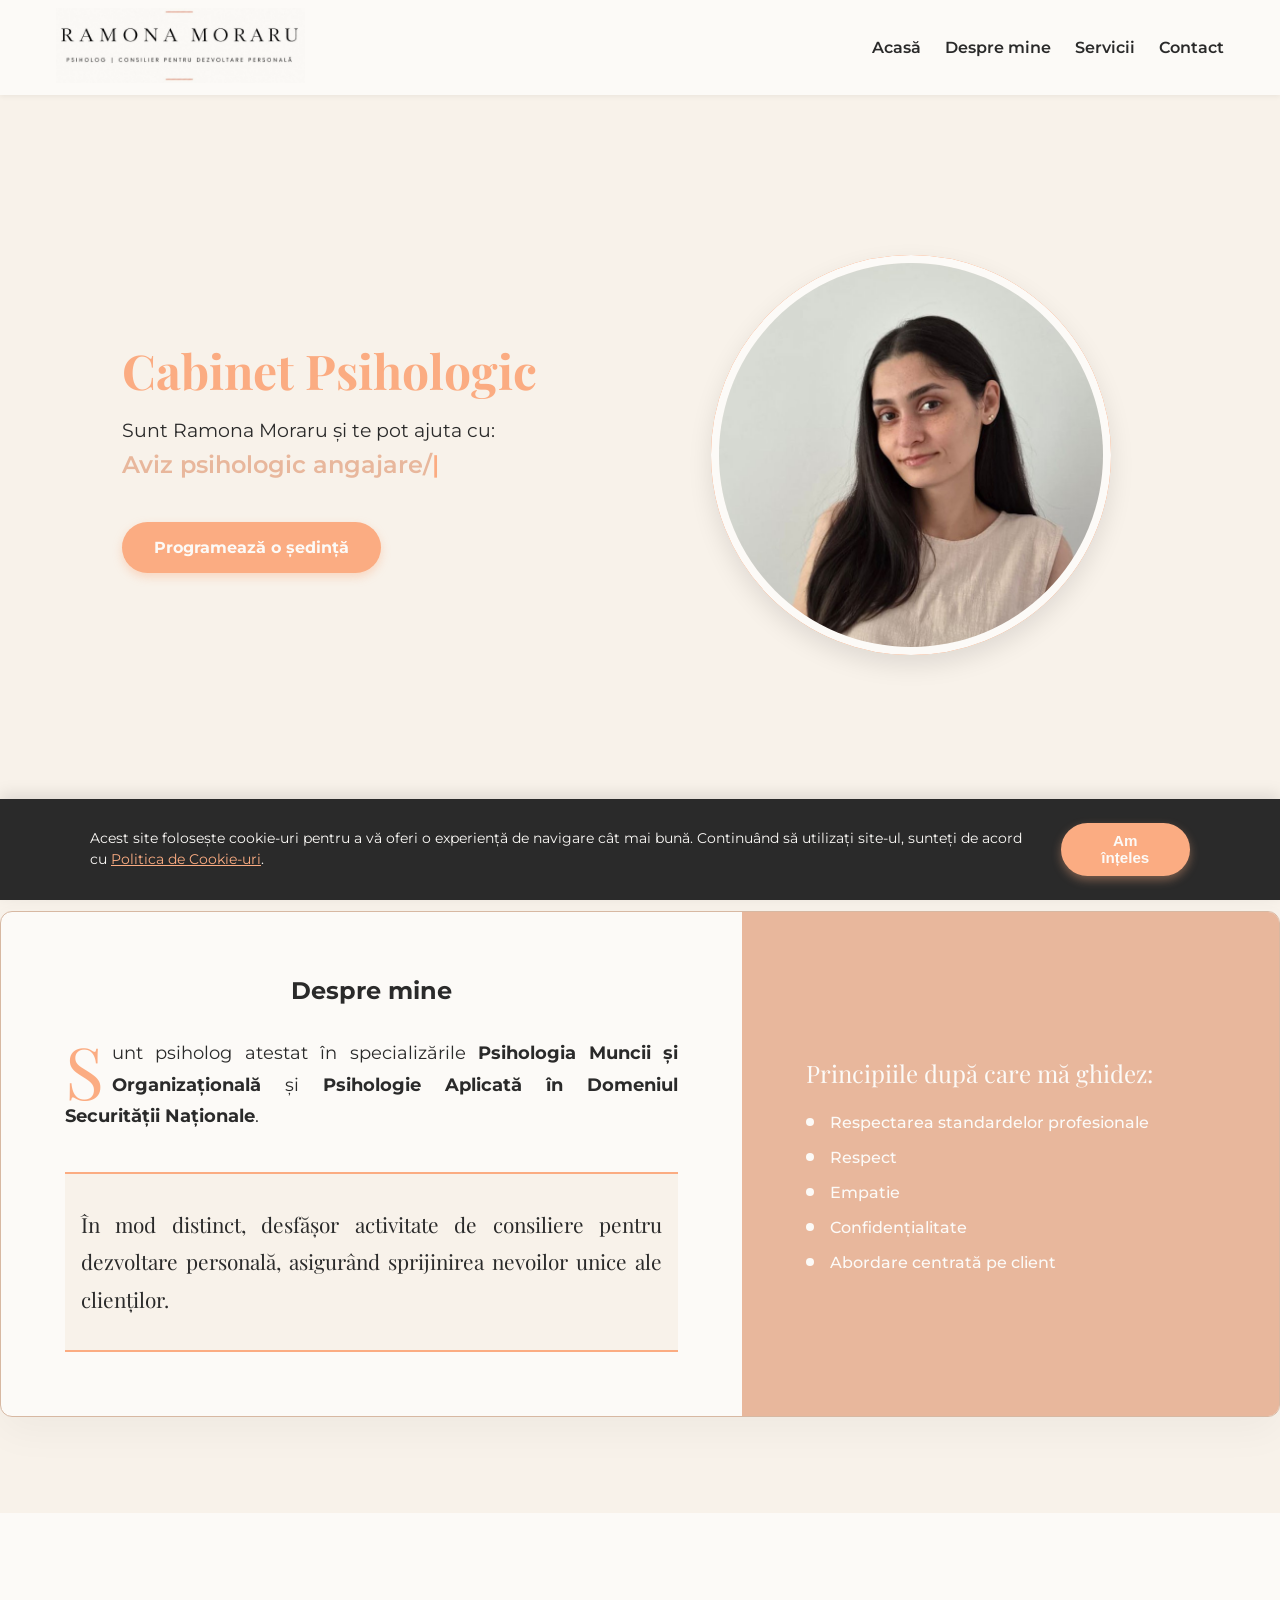
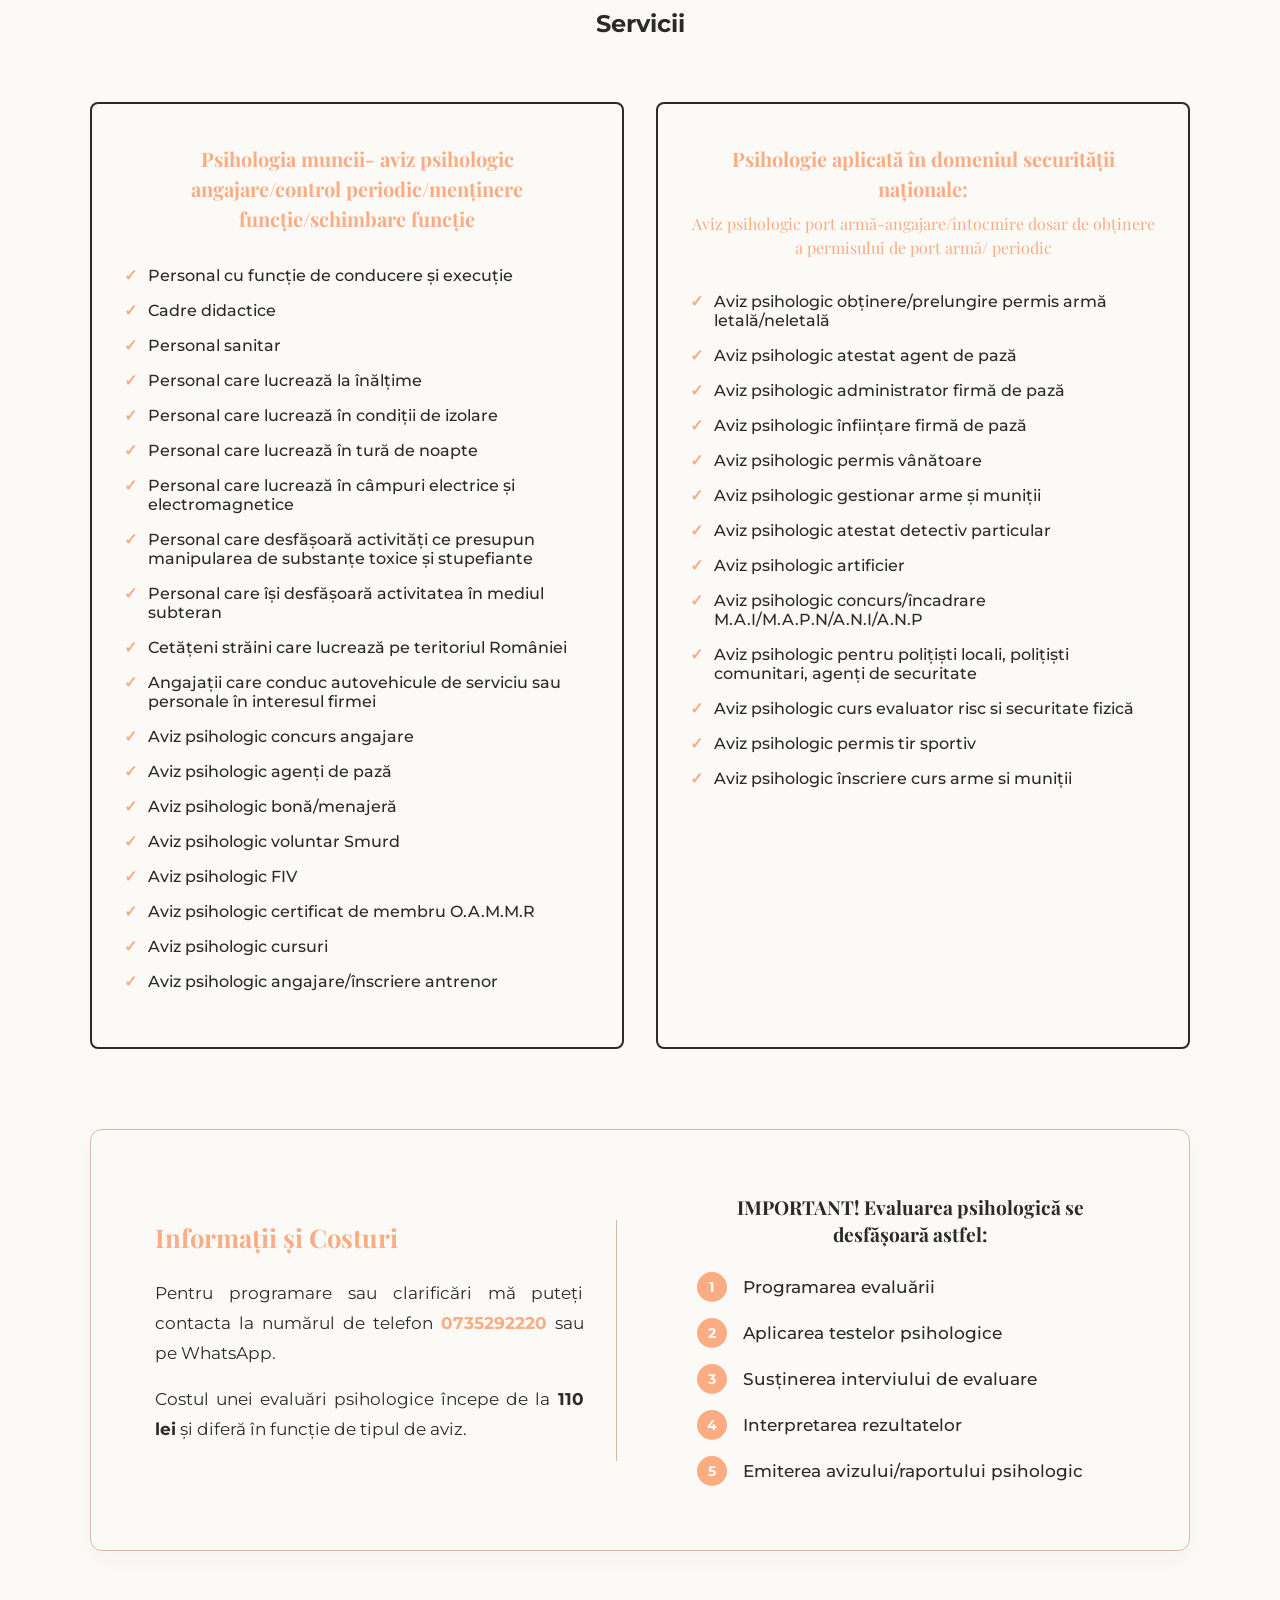
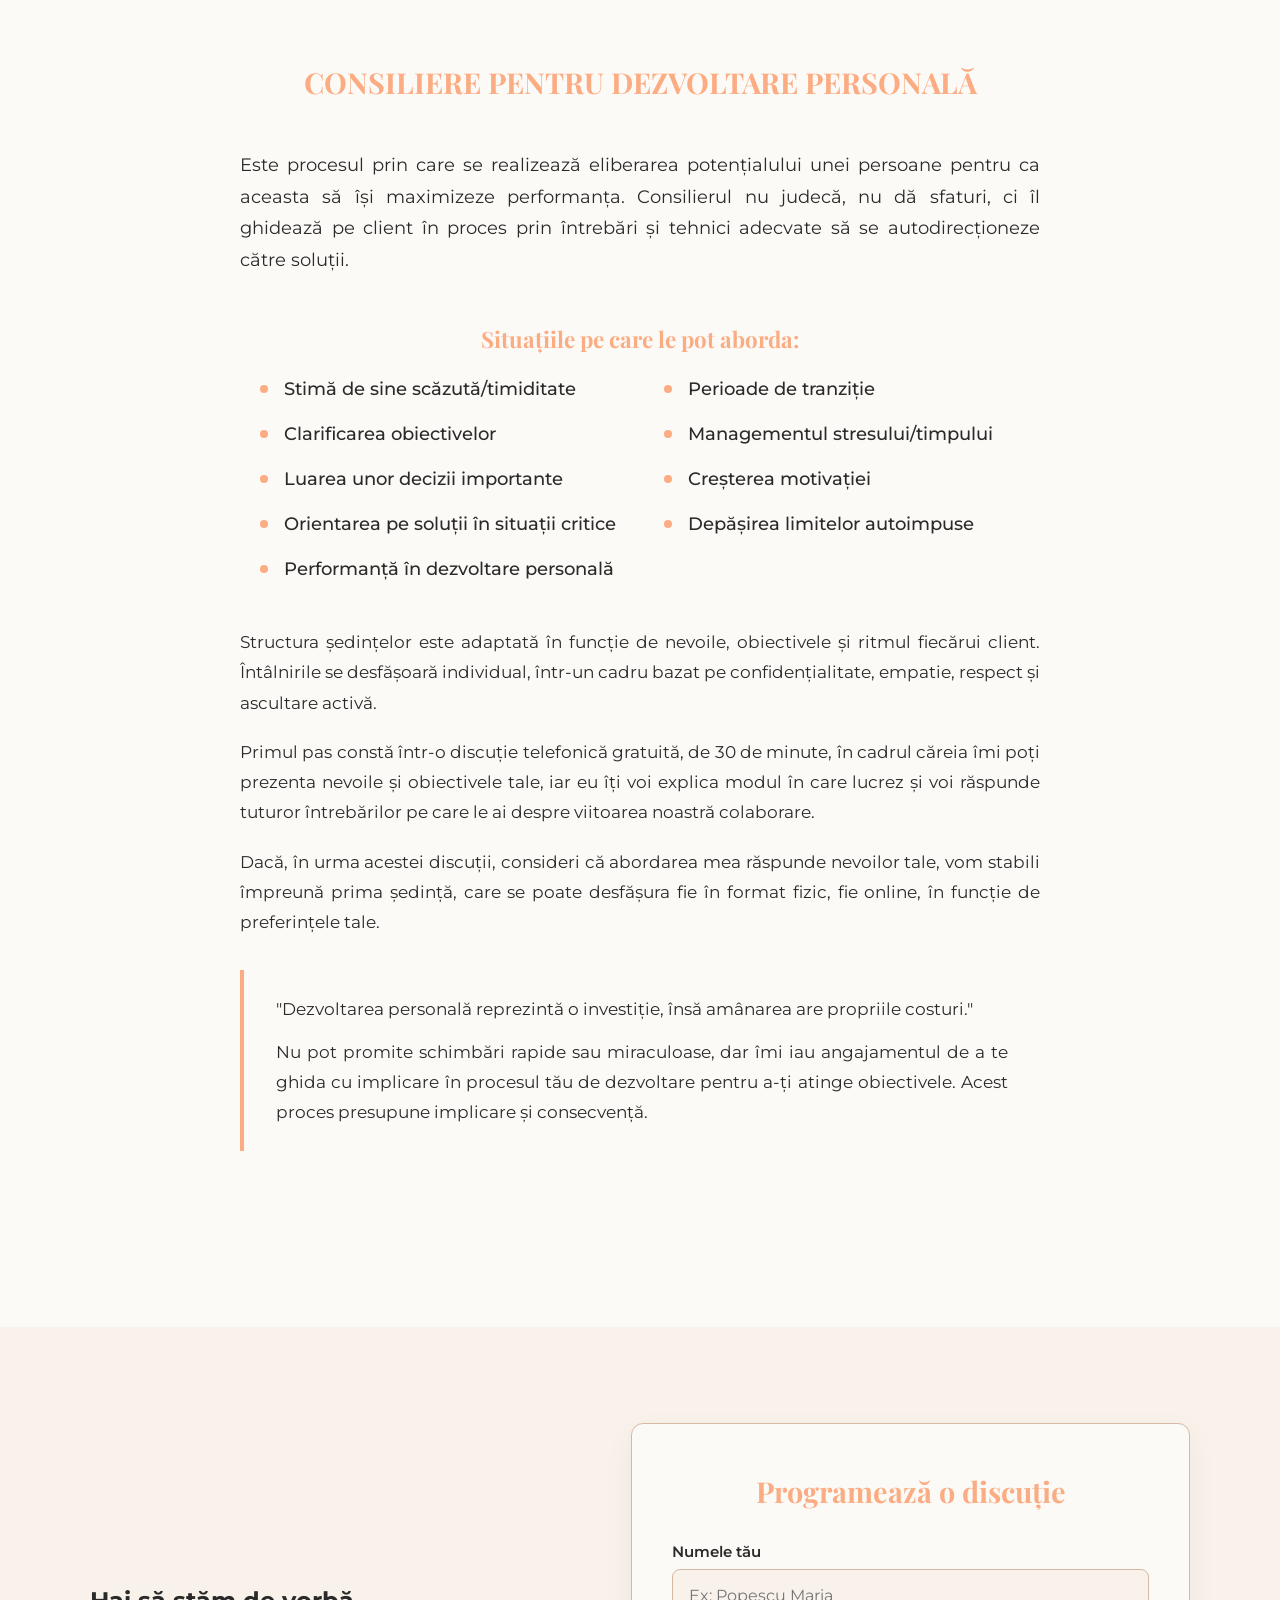
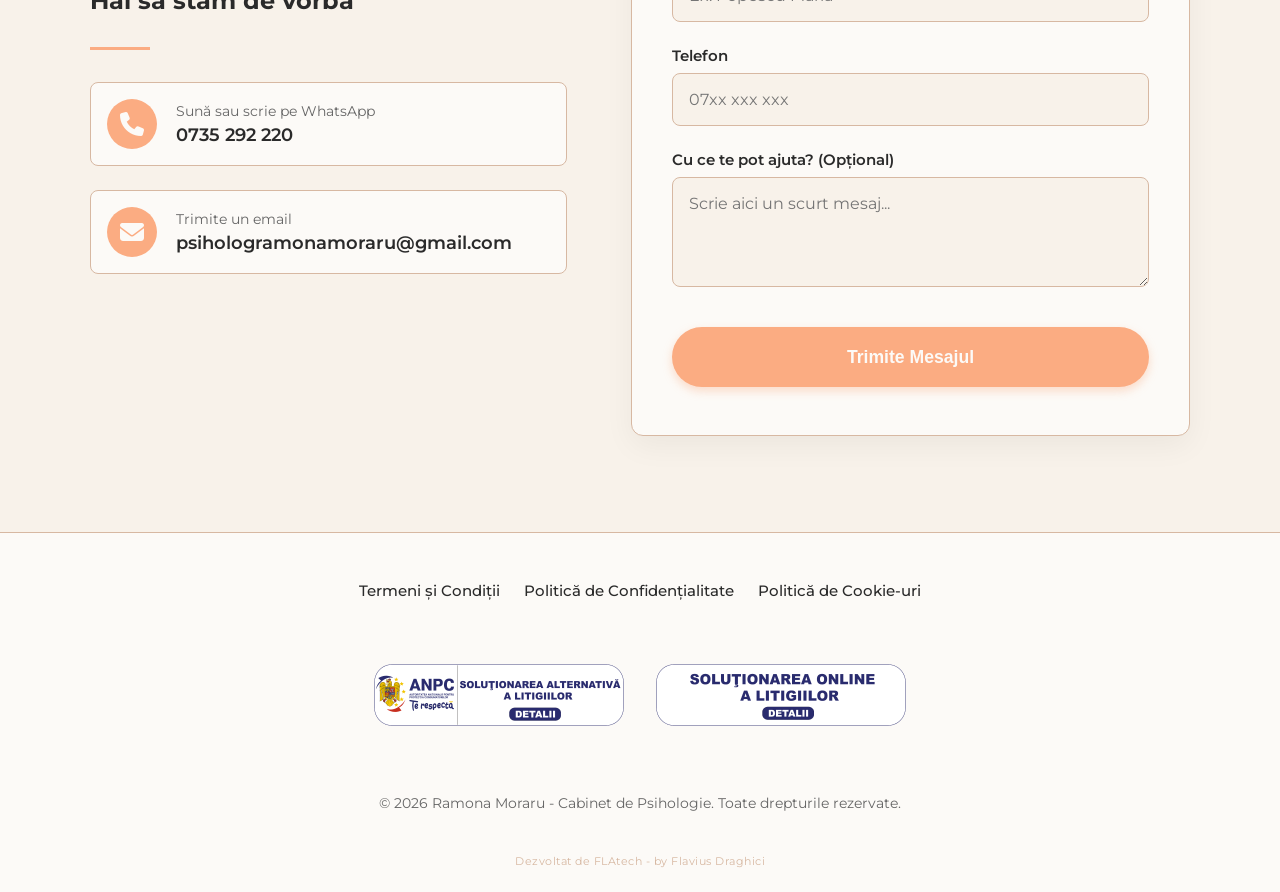
==== commit b20dc058: "19" ====
--- a/index.html
+++ b/index.html
@@ -103,7 +103,7 @@
                         <h2 class="section-title left-align">Despre mine</h2>
                         
                         <p class="drop-cap-text">
-                            <span class="drop-cap">S</span>unt psiholog atestat în specializări precum <strong>Psihologia Muncii și Organizațională</strong> și <strong>Psihologie Aplicată în Domeniul Securității Naționale</strong>.
+                            <span class="drop-cap">S</span>unt psiholog atestat în specializările <strong>Psihologia Muncii și Organizațională</strong> și <strong>Psihologie Aplicată în Domeniul Securității Naționale</strong>.
                         </p>
                         
                         <div class="highlight-quote-box">
@@ -147,7 +147,6 @@
                             <li>Personal care își desfășoară activitatea în mediul subteran</li>
                             <li>Cetățeni străini care lucrează pe teritoriul României</li>
                             <li>Angajații care conduc autovehicule de serviciu sau personale în interesul firmei</li>
-                            <li>Aviz psihologic de integritate pentru ocuparea funcțiilor publice</li>
                             <li>Aviz psihologic concurs angajare</li>
                             <li>Aviz psihologic agenți de pază</li>
                             <li>Aviz psihologic bonă/menajeră</li>
@@ -172,6 +171,9 @@
                             <li>Aviz psihologic artificier</li>
                             <li>Aviz psihologic concurs/încadrare M.A.I/M.A.P.N/A.N.I/A.N.P</li>
                             <li>Aviz psihologic pentru polițiști locali, polițiști comunitari, agenți de securitate</li>
+                            <li>Aviz psihologic curs evaluator risc si securitate fizică</li>
+                            <li>Aviz psihologic permis tir sportiv</li>
+                            <li>Aviz psihologic înscriere curs arme si muniții</li>
                         </ul>
                     </div>
 
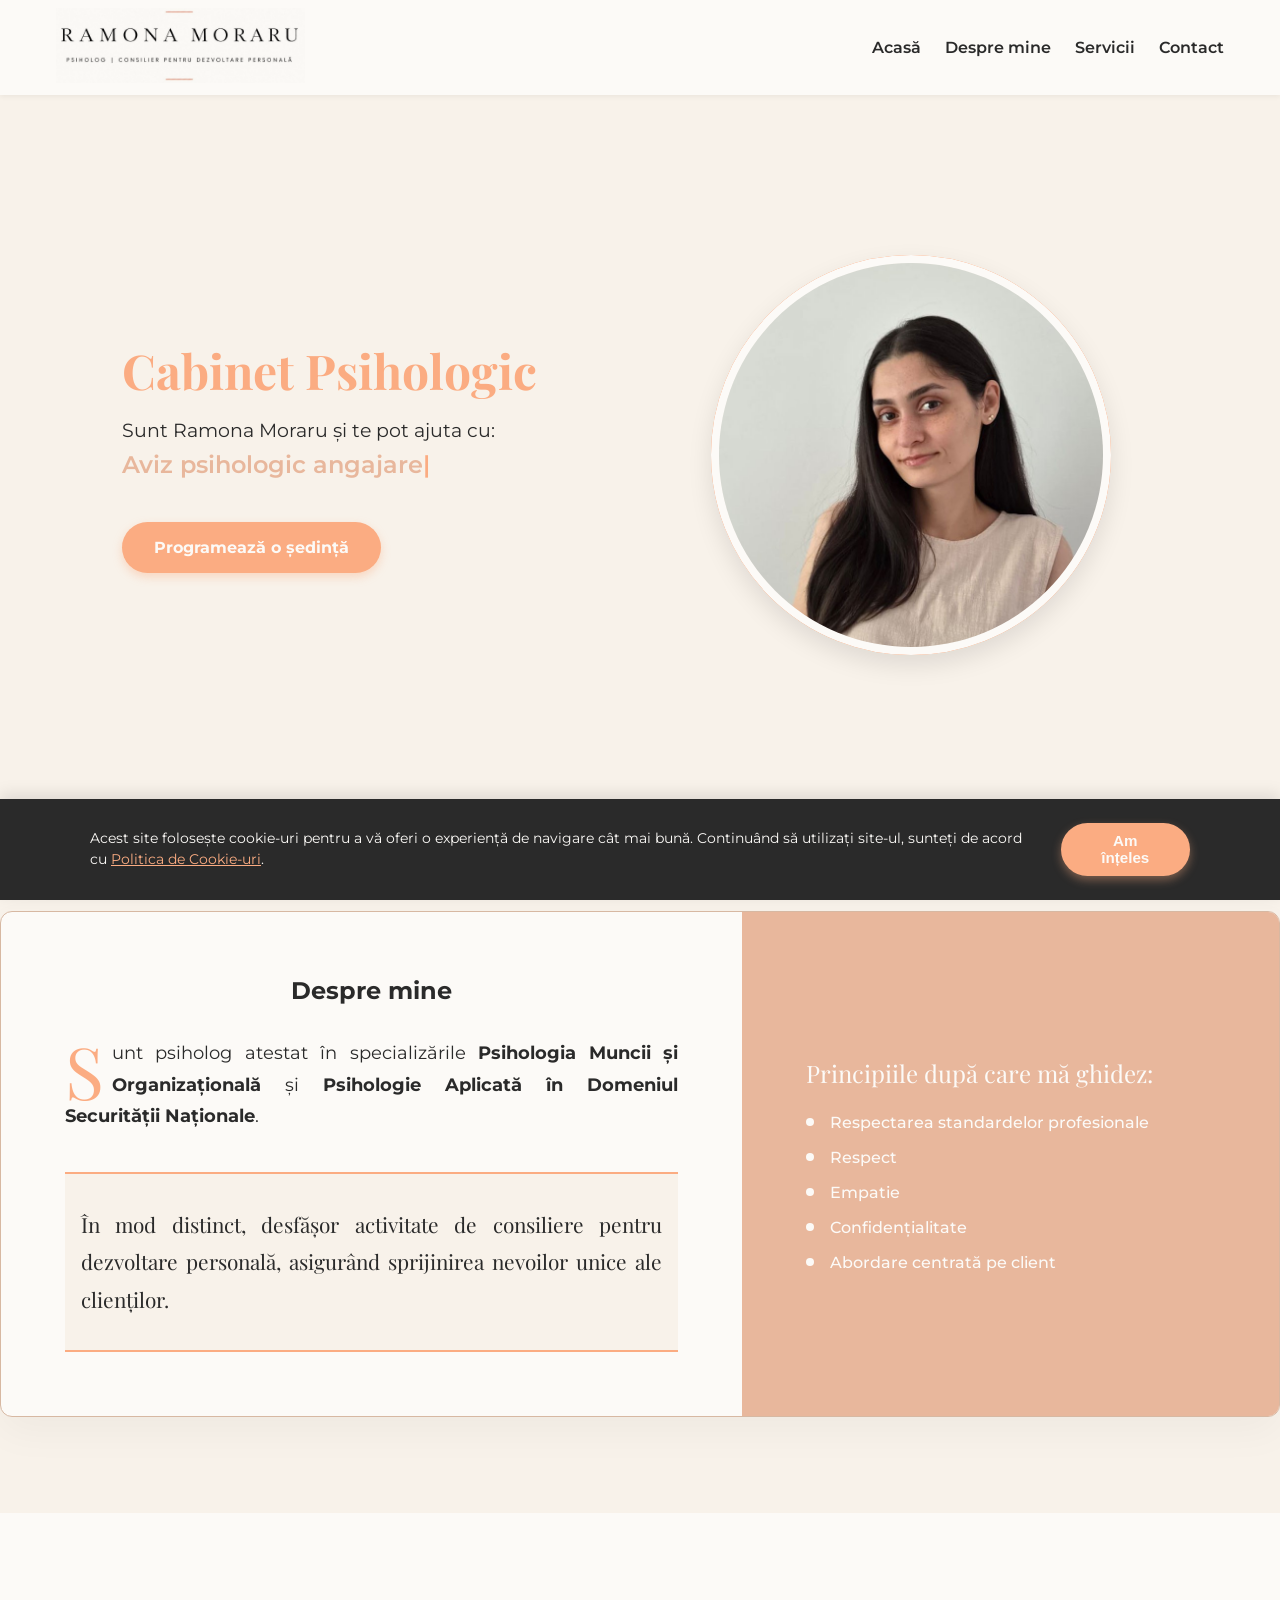
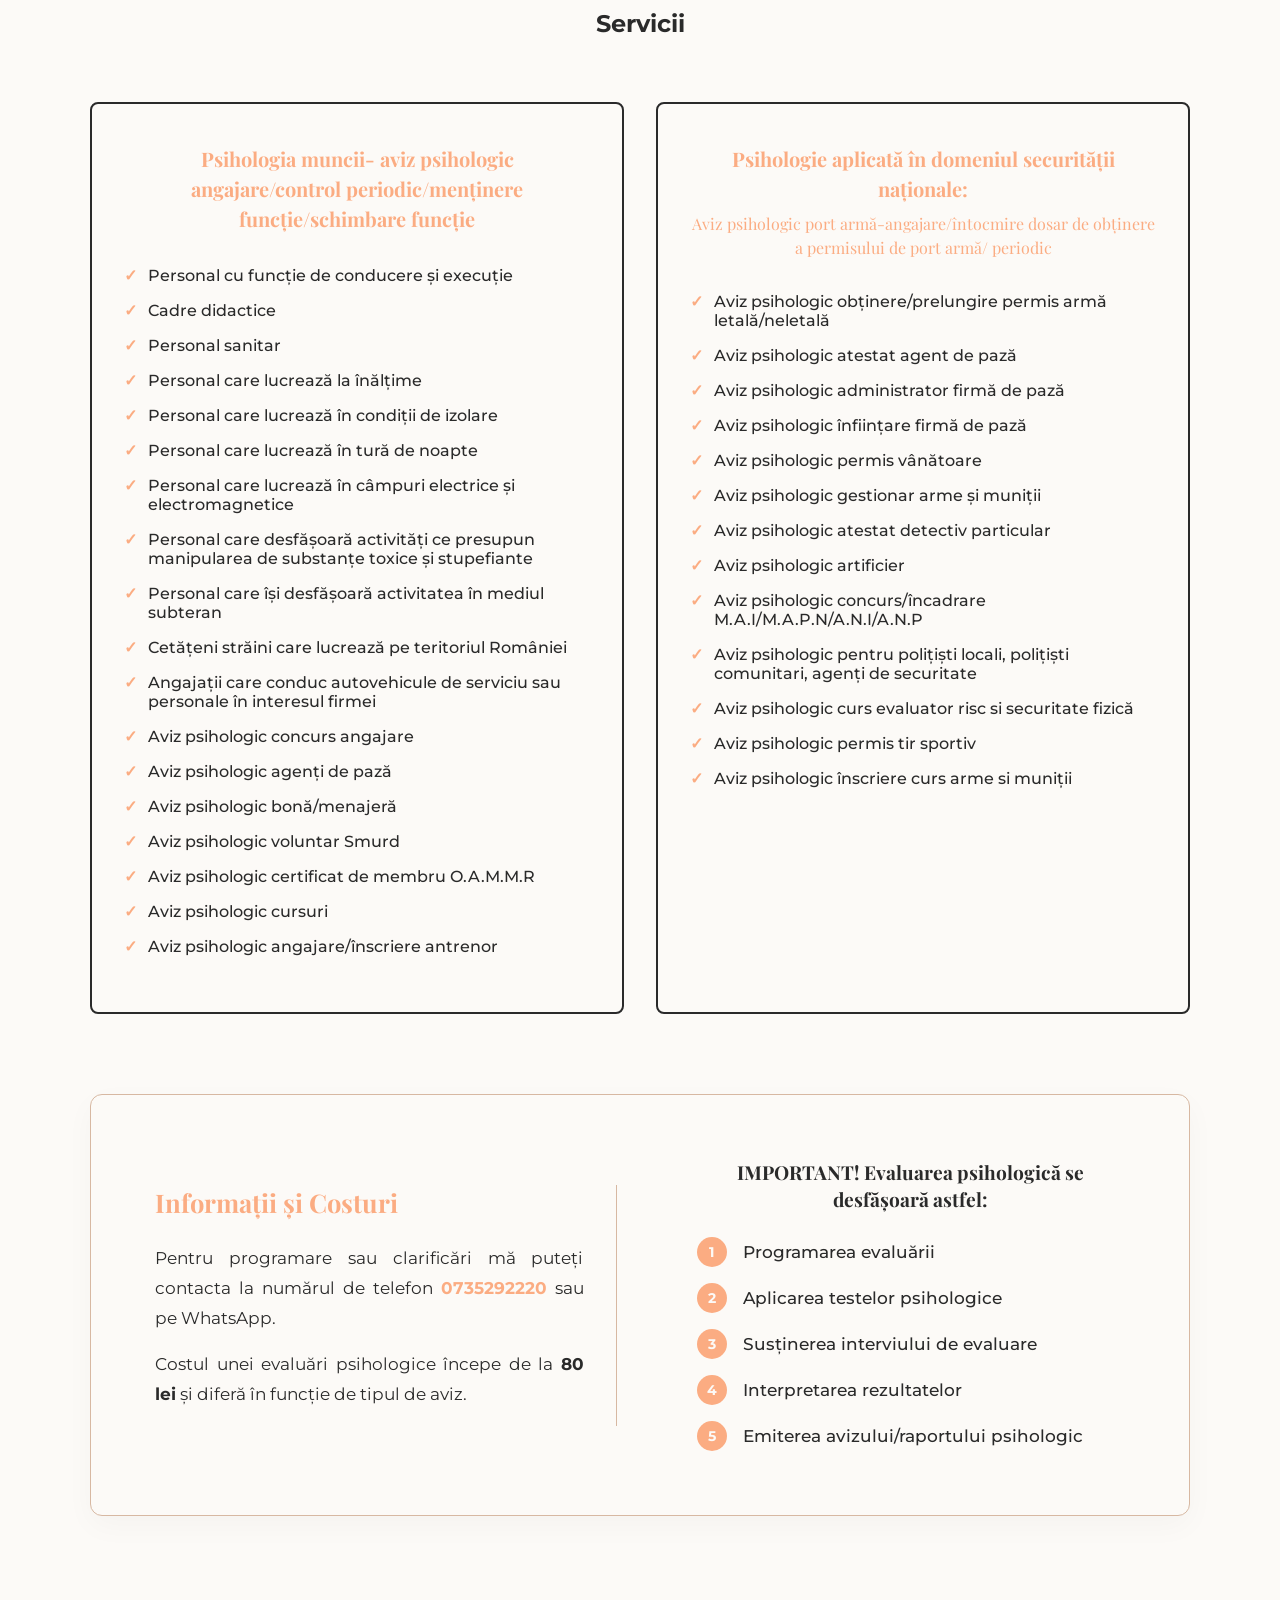
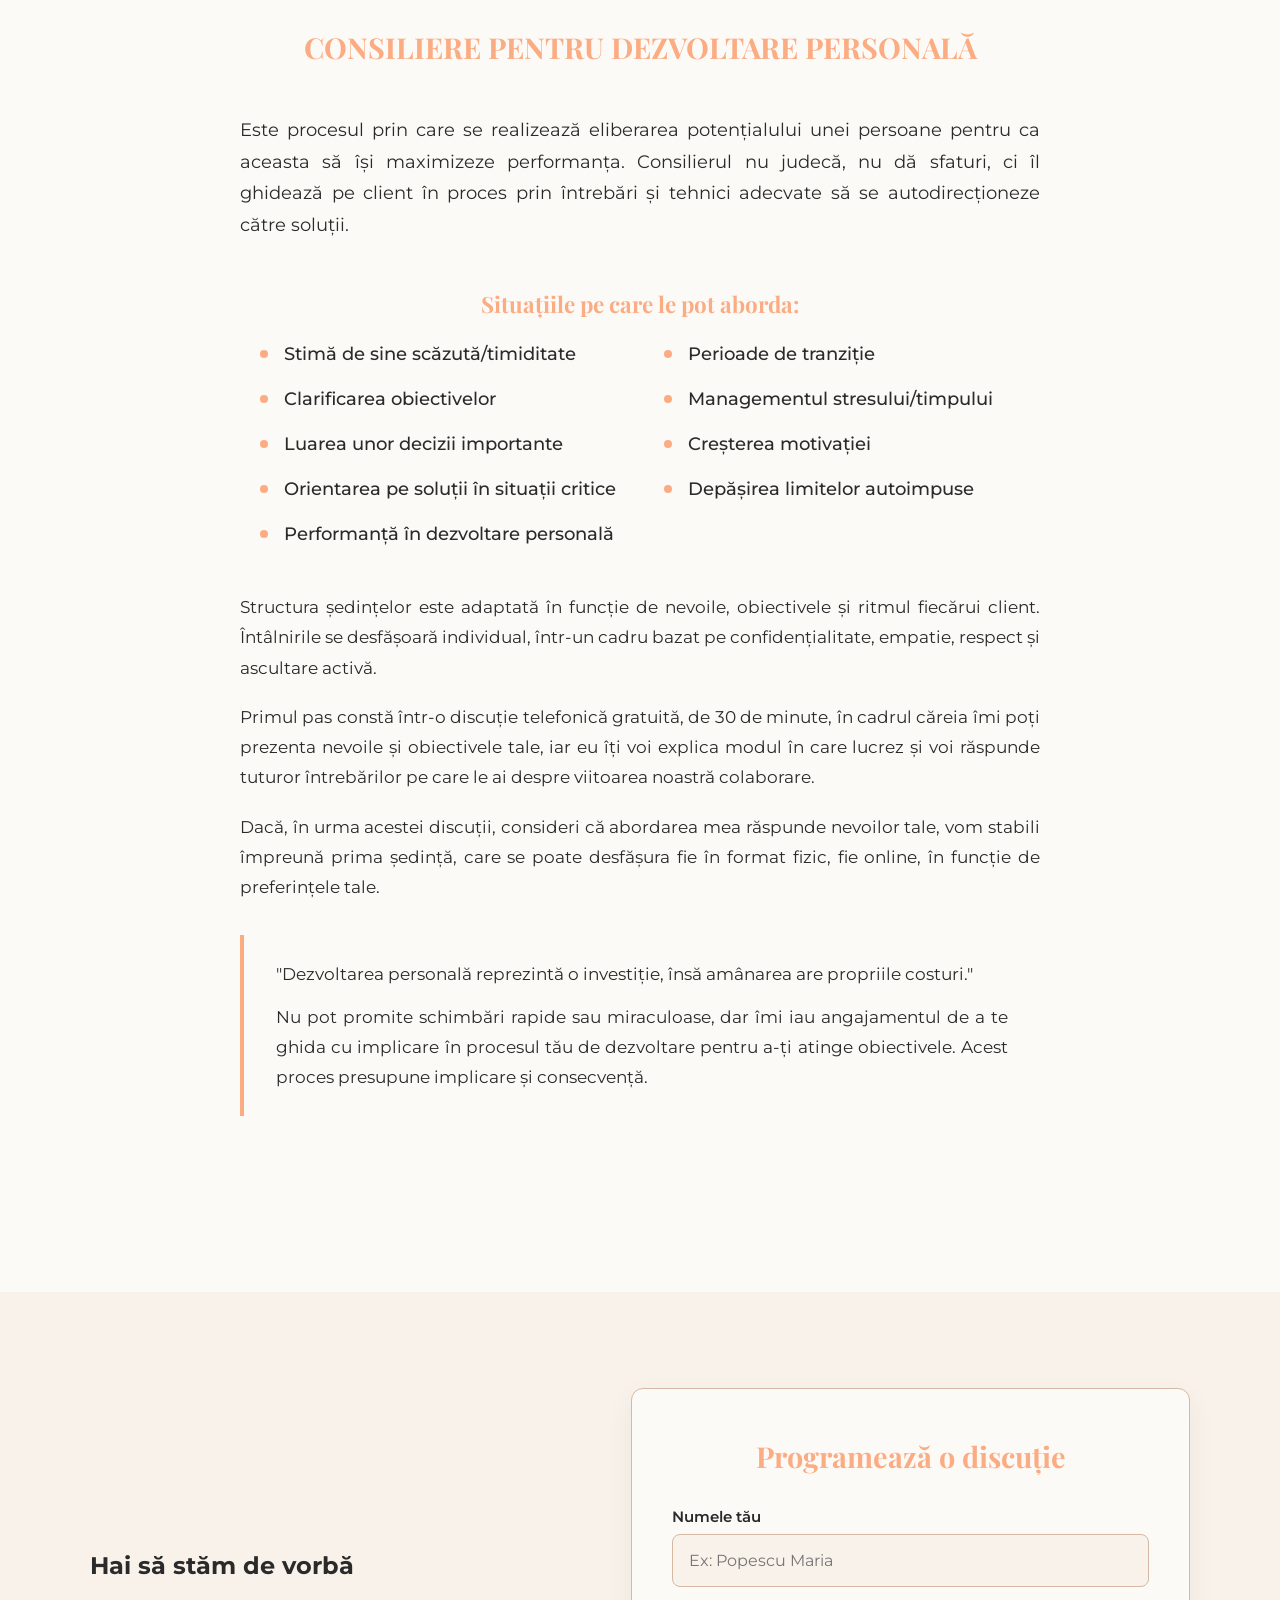
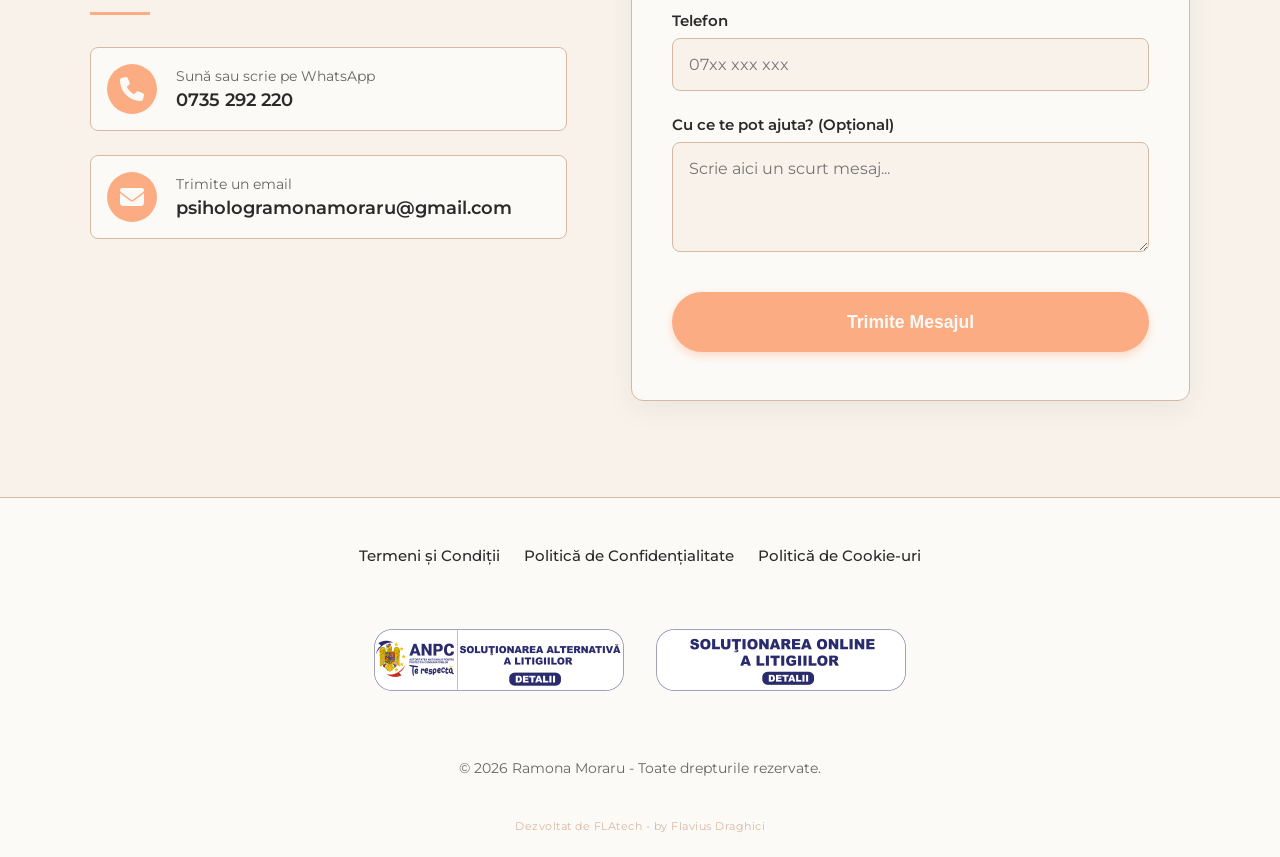
==== commit e1aa22f2: "20" ====
--- a/index.html
+++ b/index.html
@@ -151,7 +151,6 @@
                             <li>Aviz psihologic agenți de pază</li>
                             <li>Aviz psihologic bonă/menajeră</li>
                             <li>Aviz psihologic voluntar Smurd</li>
-                            <li>Aviz psihologic FIV</li>
                             <li>Aviz psihologic certificat de membru O.A.M.M.R</li>
                             <li>Aviz psihologic cursuri</li>
                             <li>Aviz psihologic angajare/înscriere antrenor</li>
@@ -183,7 +182,7 @@
                     <div class="evaluare-text">
                         <h4>Informații și Costuri</h4>
                         <p>Pentru programare sau clarificări mă puteți contacta la numărul de telefon <a href="tel:0735292220" style="color: var(--color-5); text-decoration: none; font-weight: bold;">0735292220</a> sau pe WhatsApp.</p>
-                        <p>Costul unei evaluări psihologice începe de la <strong>110 lei</strong> și diferă în funcție de tipul de aviz.</p>
+                        <p>Costul unei evaluări psihologice începe de la <strong>80 lei</strong> și diferă în funcție de tipul de aviz.</p>
                     </div>
                     
                     <div class="evaluare-pasi">
@@ -263,7 +262,7 @@
 
                     <div class="contact-form-wrapper">
                         <h3 class="form-title">Programează o discuție</h3>
-                        <form action="https://formspree.io/f/moeakzqd" method="POST" class="contact-form">
+                        <form action="https://formspree.io/f/mrpbqojl" method="POST" class="contact-form">
                             <div class="input-group">
                                 <label for="nume">Numele tău</label>
                                 <input type="text" id="nume" name="Nume" placeholder="Ex: Popescu Maria" required>
@@ -304,7 +303,7 @@
             </div>
             
             <div class="footer-copyright">
-                <p>&copy; 2026 Ramona Moraru - Cabinet de Psihologie. Toate drepturile rezervate.</p>
+                <p>&copy; 2026 Ramona Moraru - Toate drepturile rezervate.</p>
             </div>
             
             <div class="developer-credit">
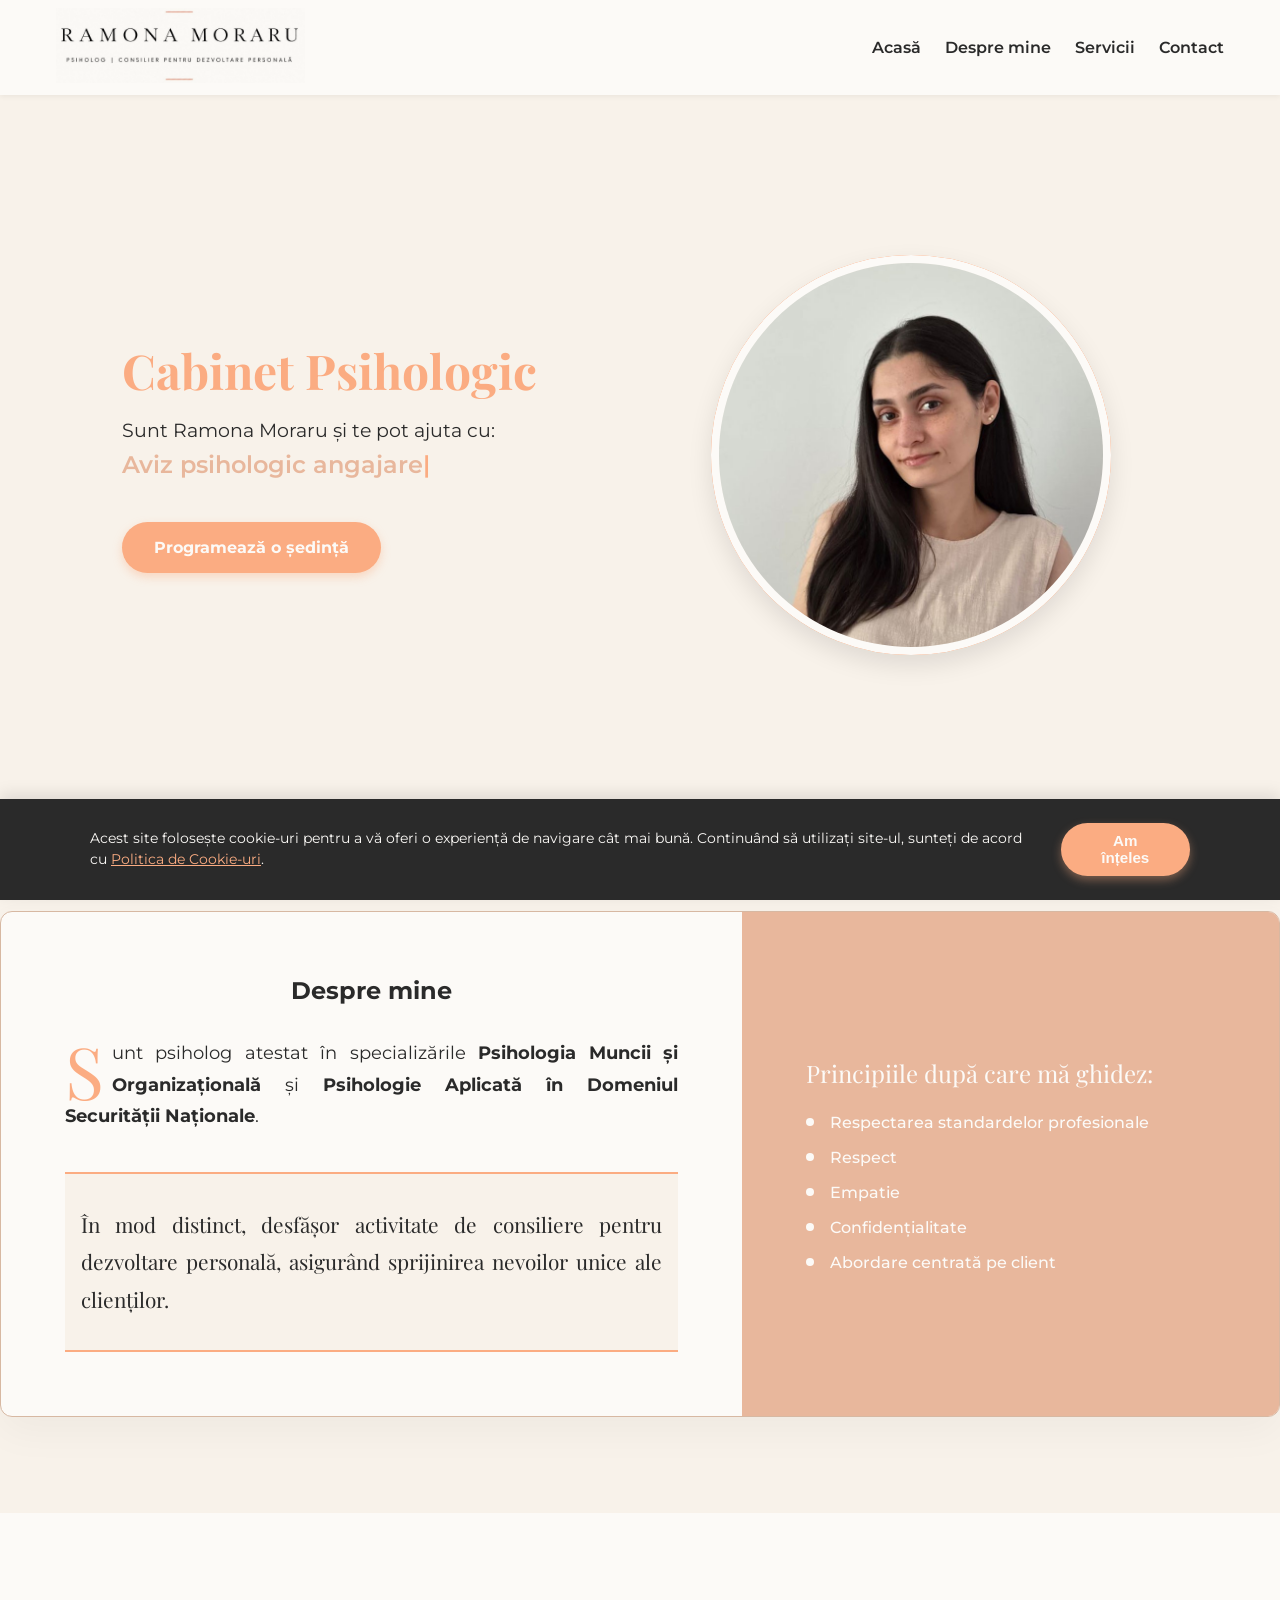
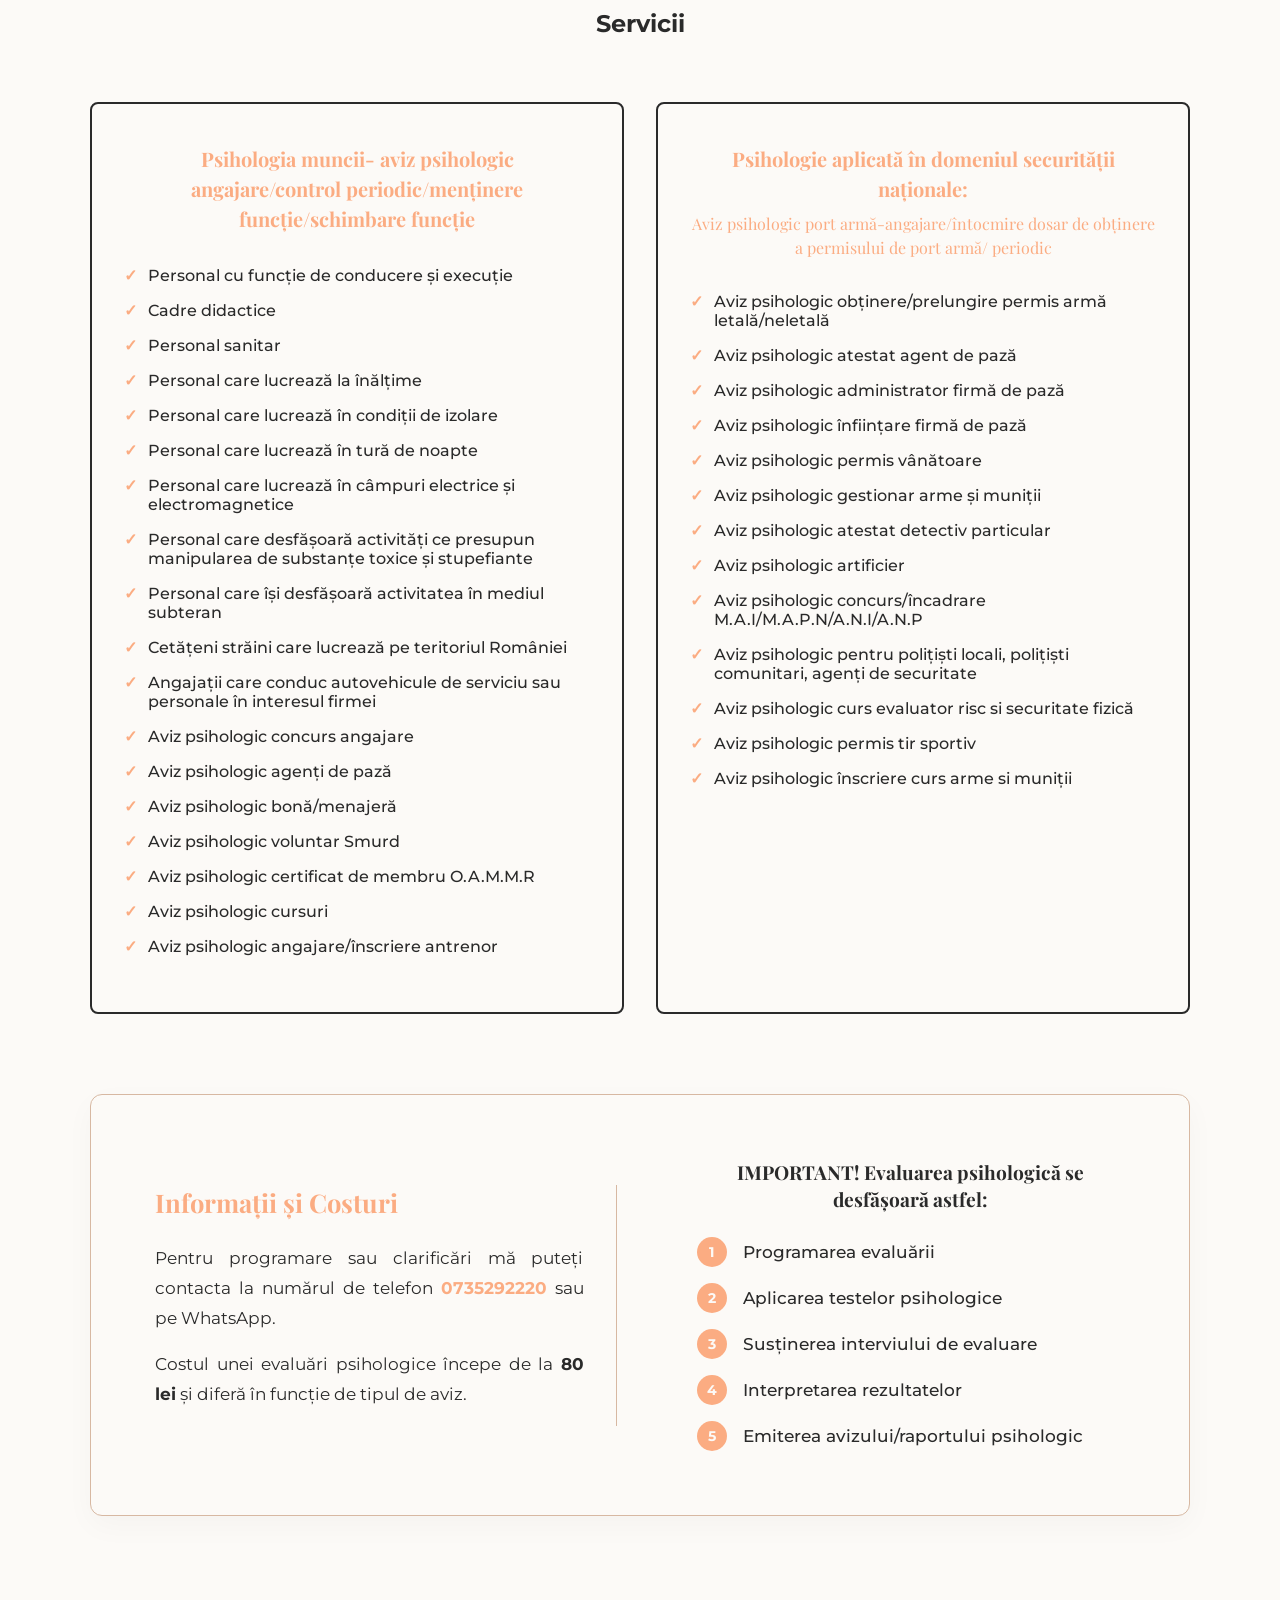
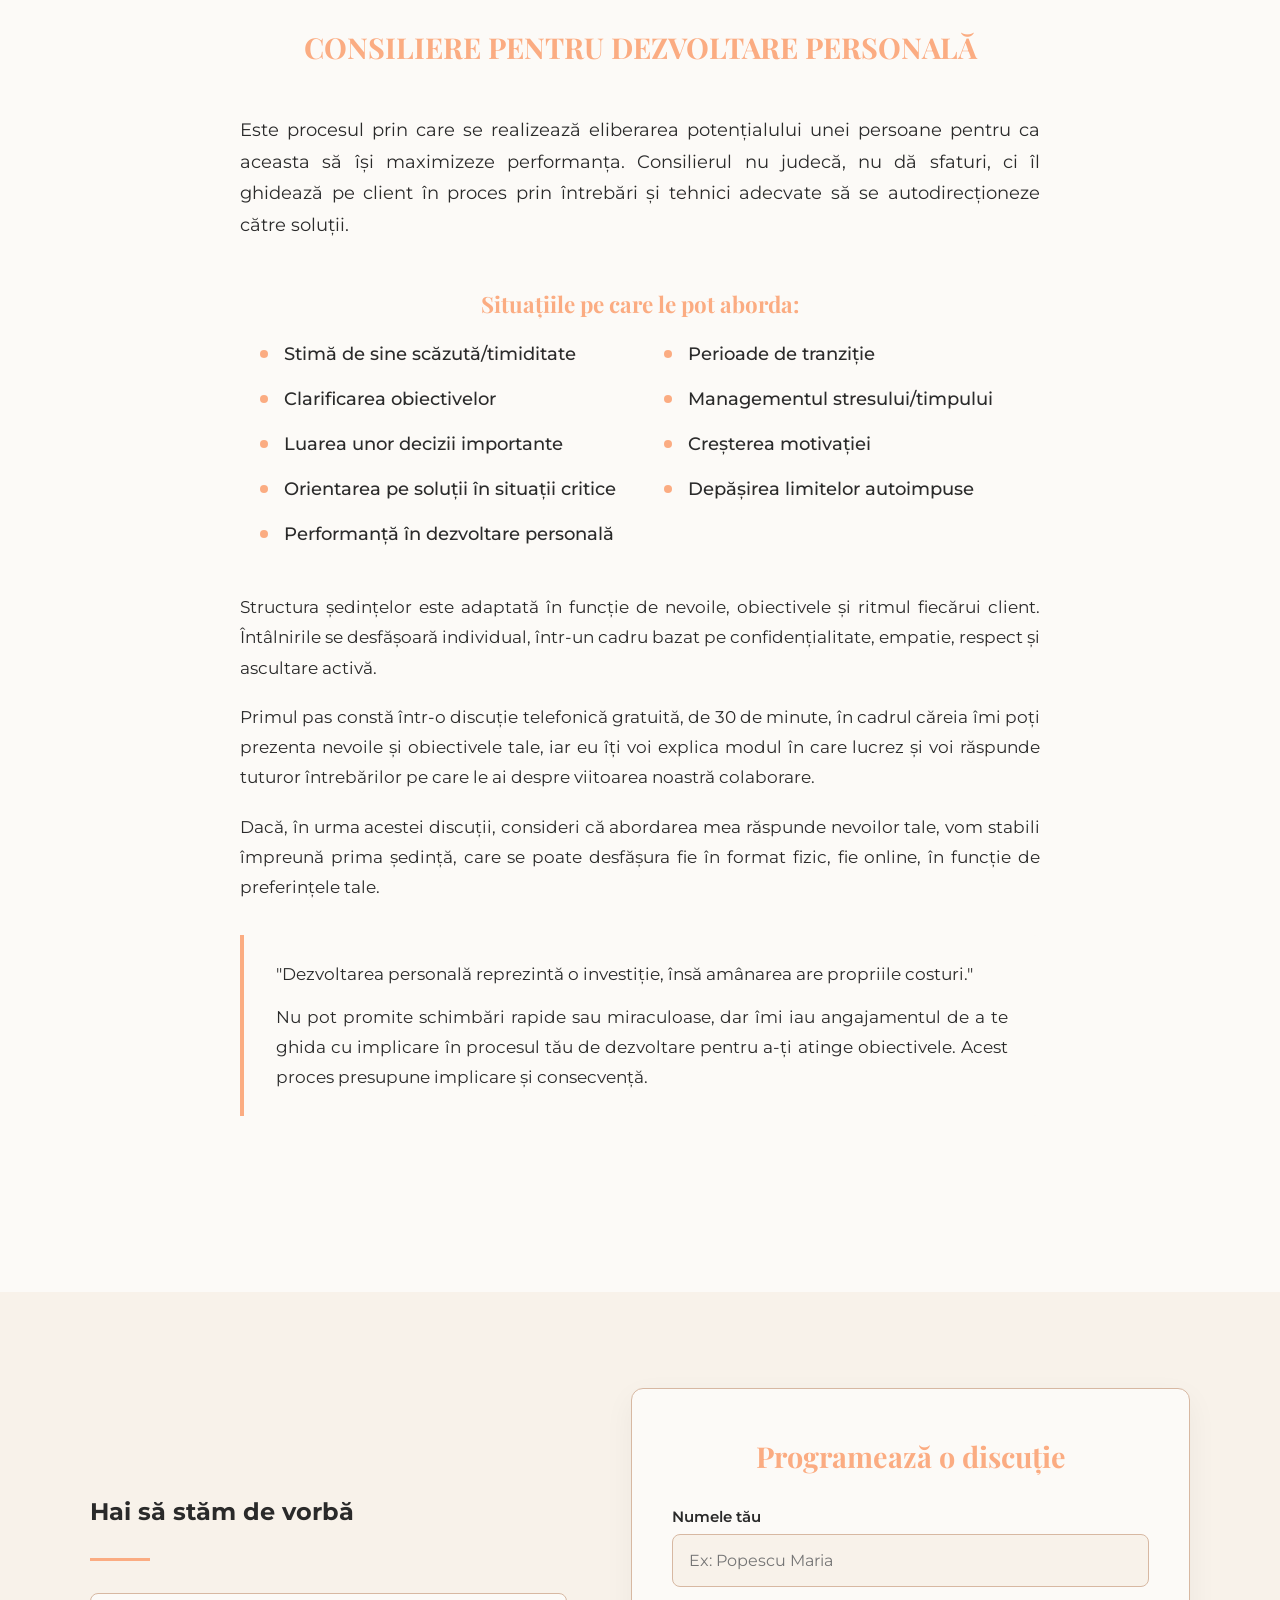
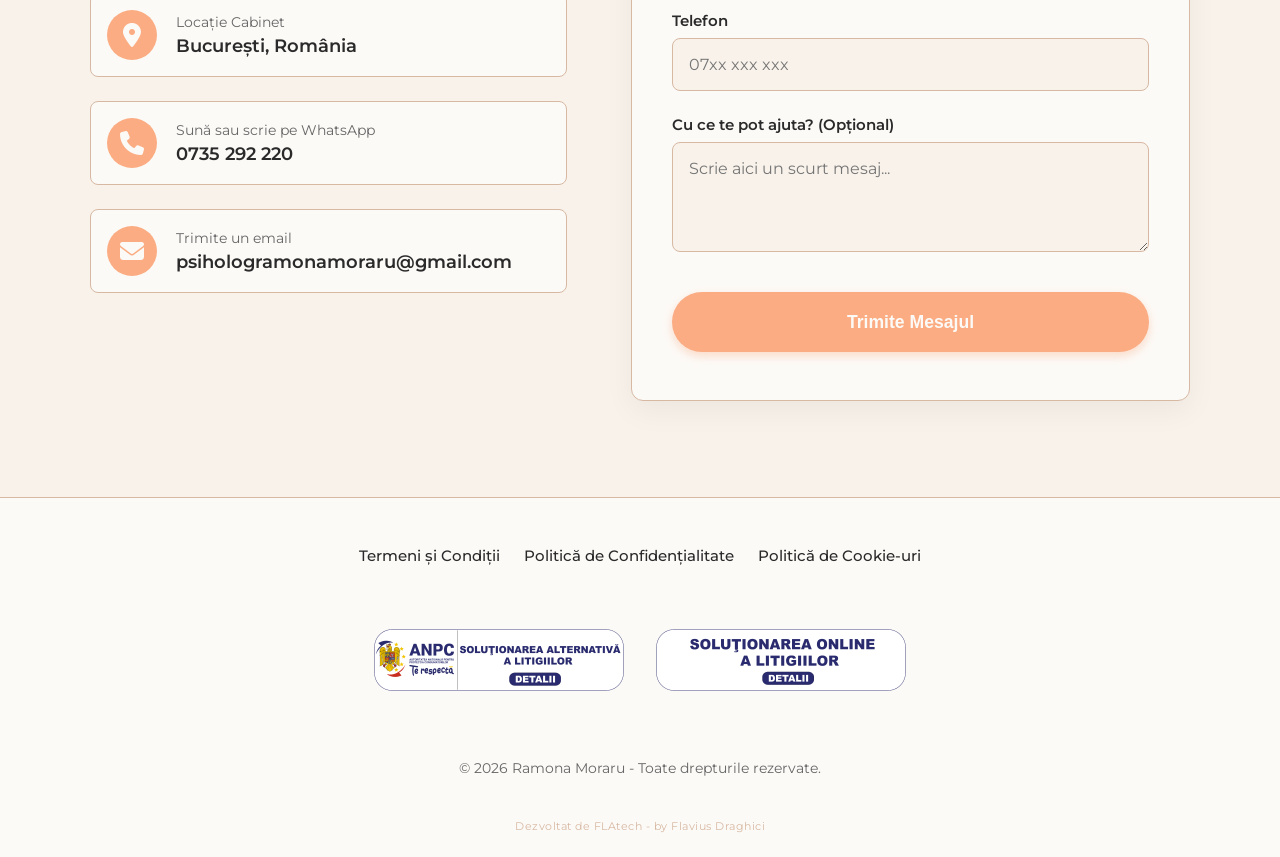
==== commit e32a0a7b: "20" ====
--- a/index.html
+++ b/index.html
@@ -233,6 +233,7 @@
         </section>
 
         <!-- ================= CONTACT ================= -->
+        <!-- ================= CONTACT ================= -->
         <section id="contact" class="contact-section">
             <div class="contact-container">
                 <div class="contact-grid">
@@ -242,6 +243,15 @@
                         <div class="left-align-line"></div>
                         
                         <div class="contact-details-box">
+                            <!-- Locația -->
+                            <div class="contact-item">
+                                <div class="contact-icon"><i class="fa-solid fa-location-dot"></i></div>
+                                <div>
+                                    <span class="contact-label">Locație Cabinet</span>
+                                    <span class="contact-value">București, România</span>
+                                </div>
+                            </div>
+
                             <a href="tel:0735292220" class="contact-item">
                                 <div class="contact-icon"><i class="fa-solid fa-phone"></i></div>
                                 <div>
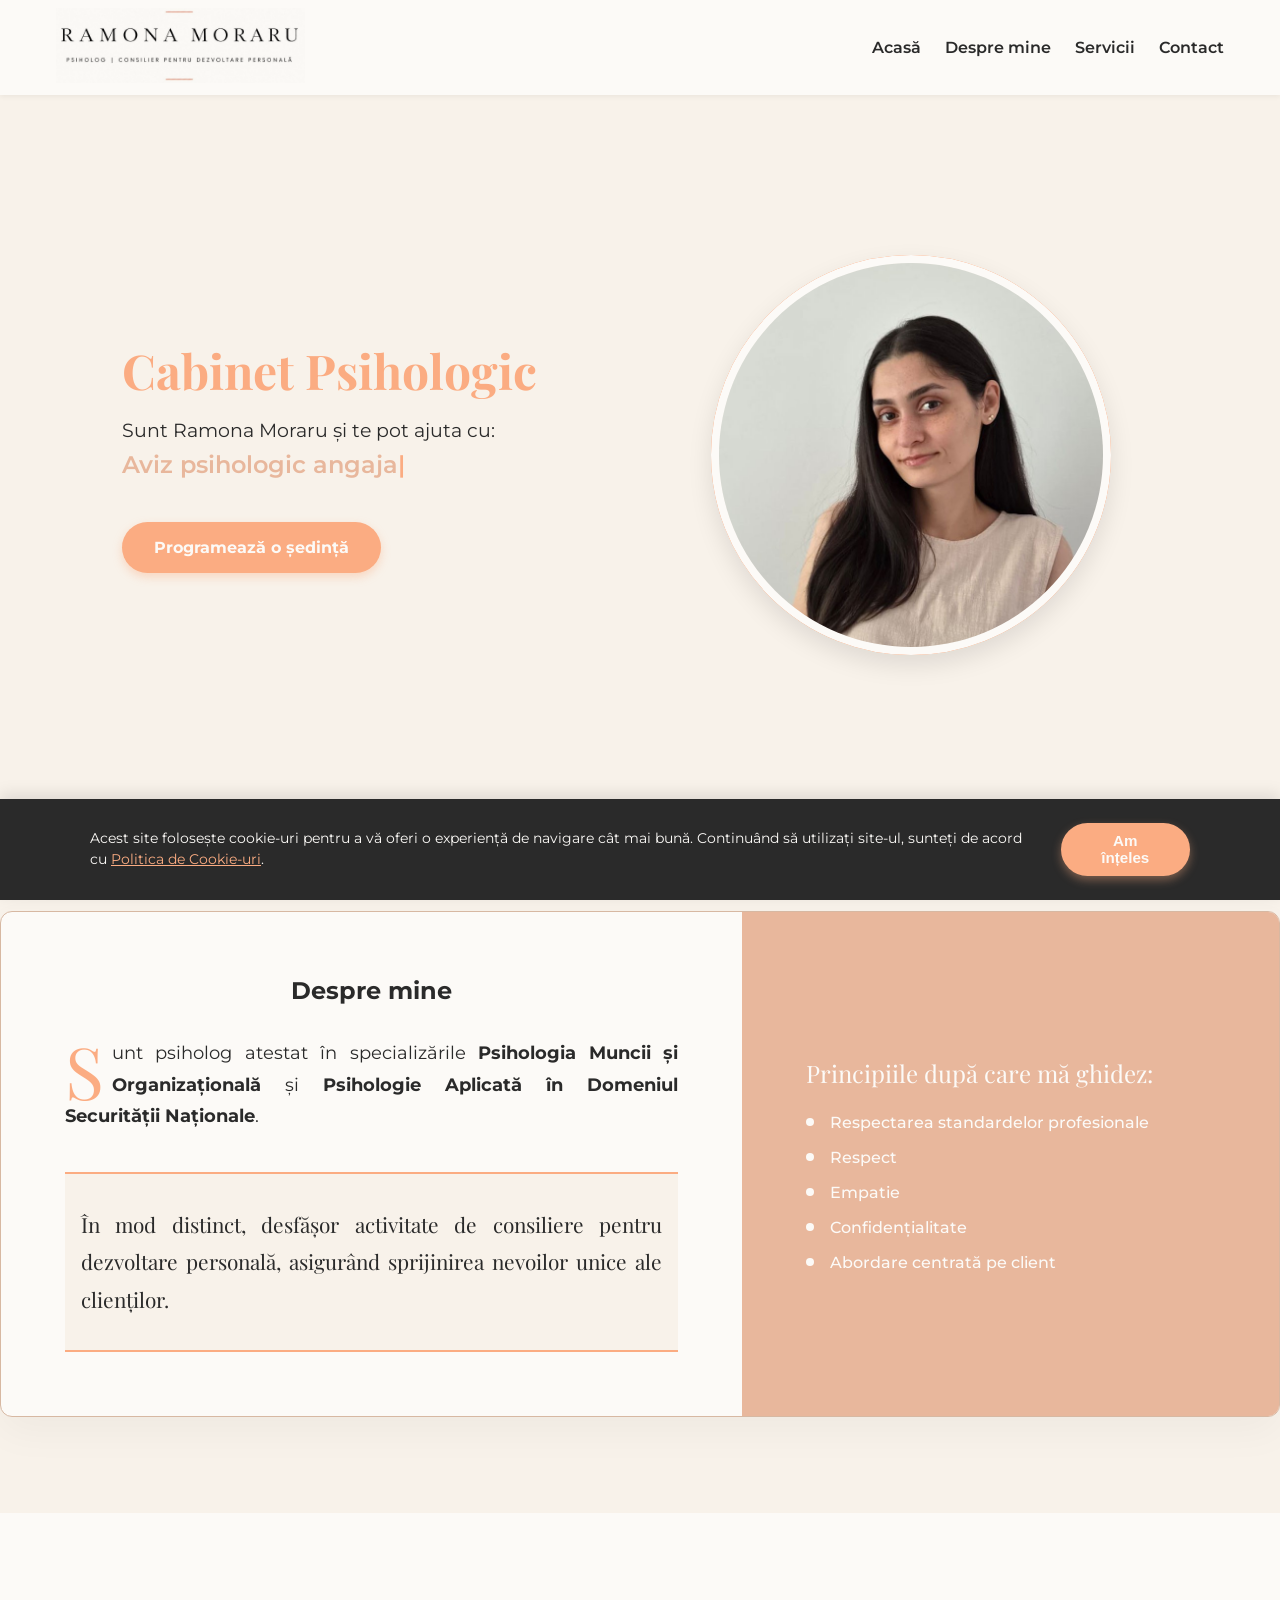
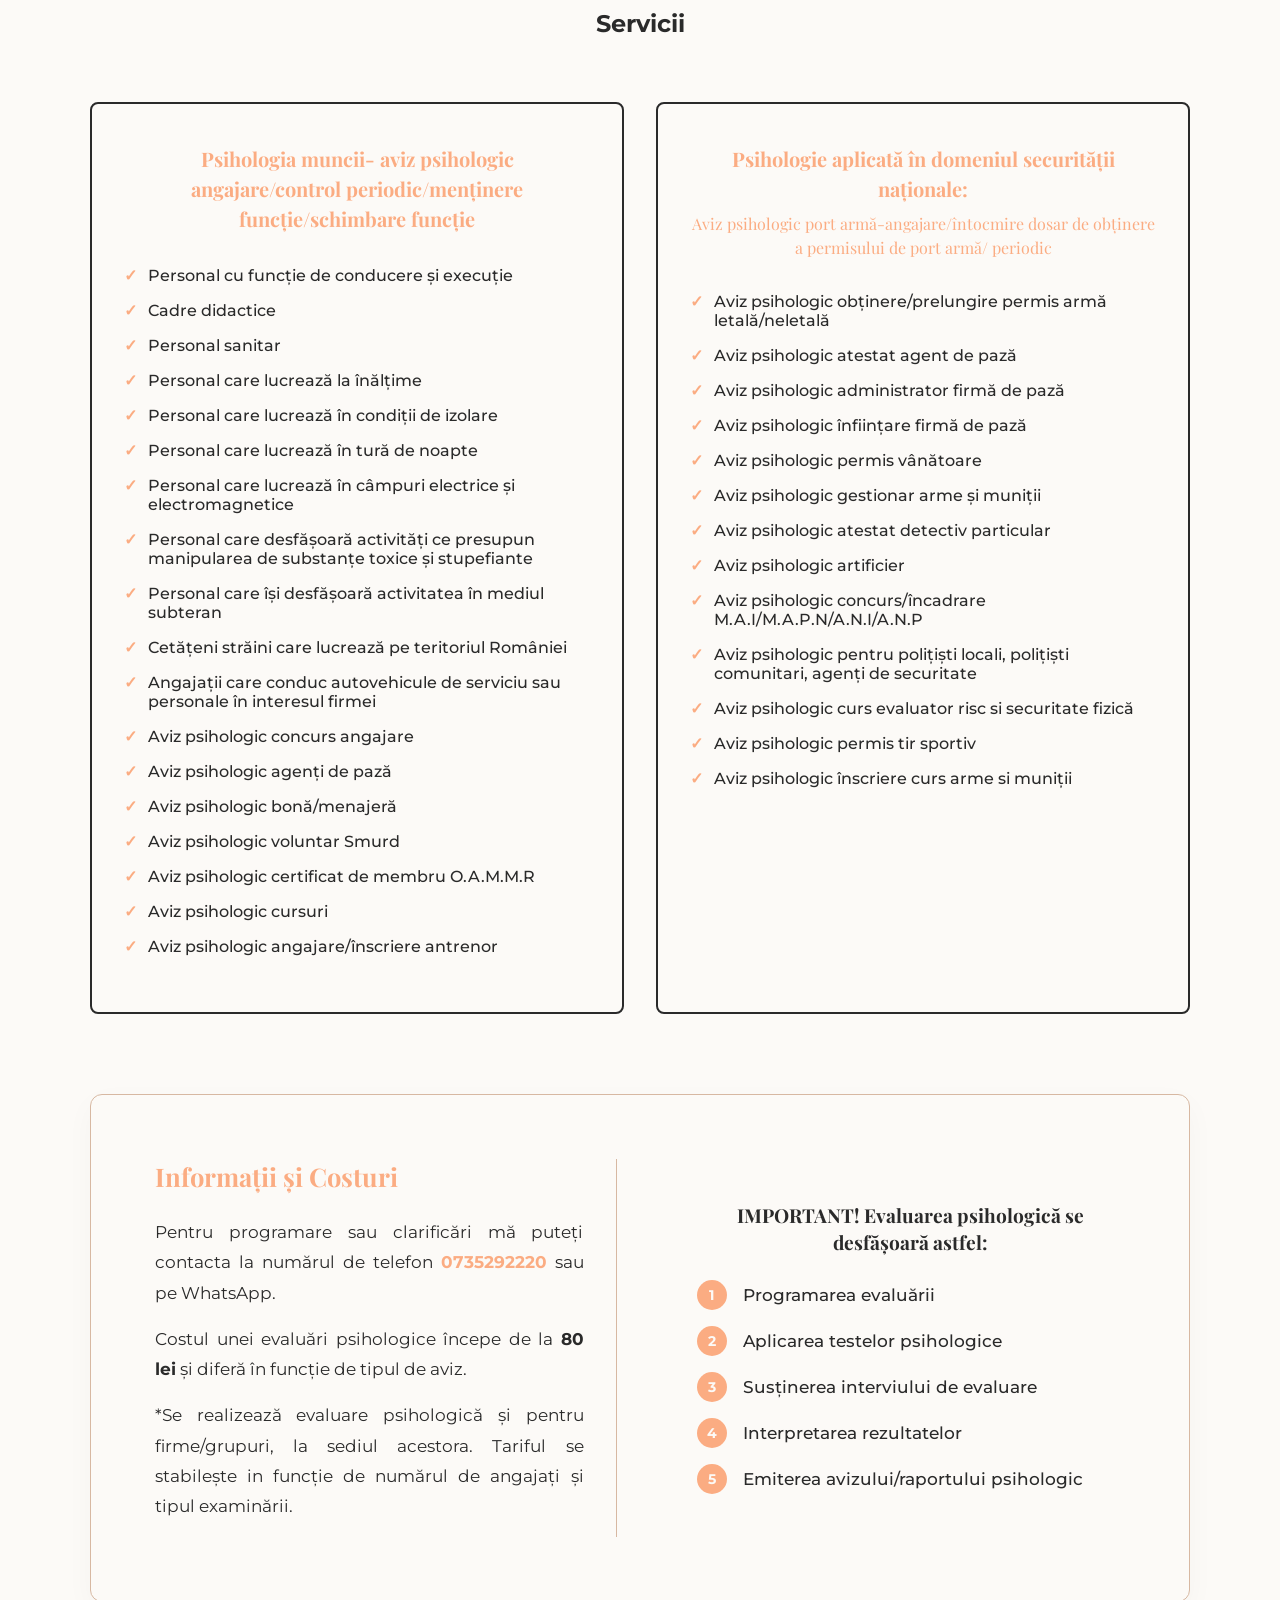
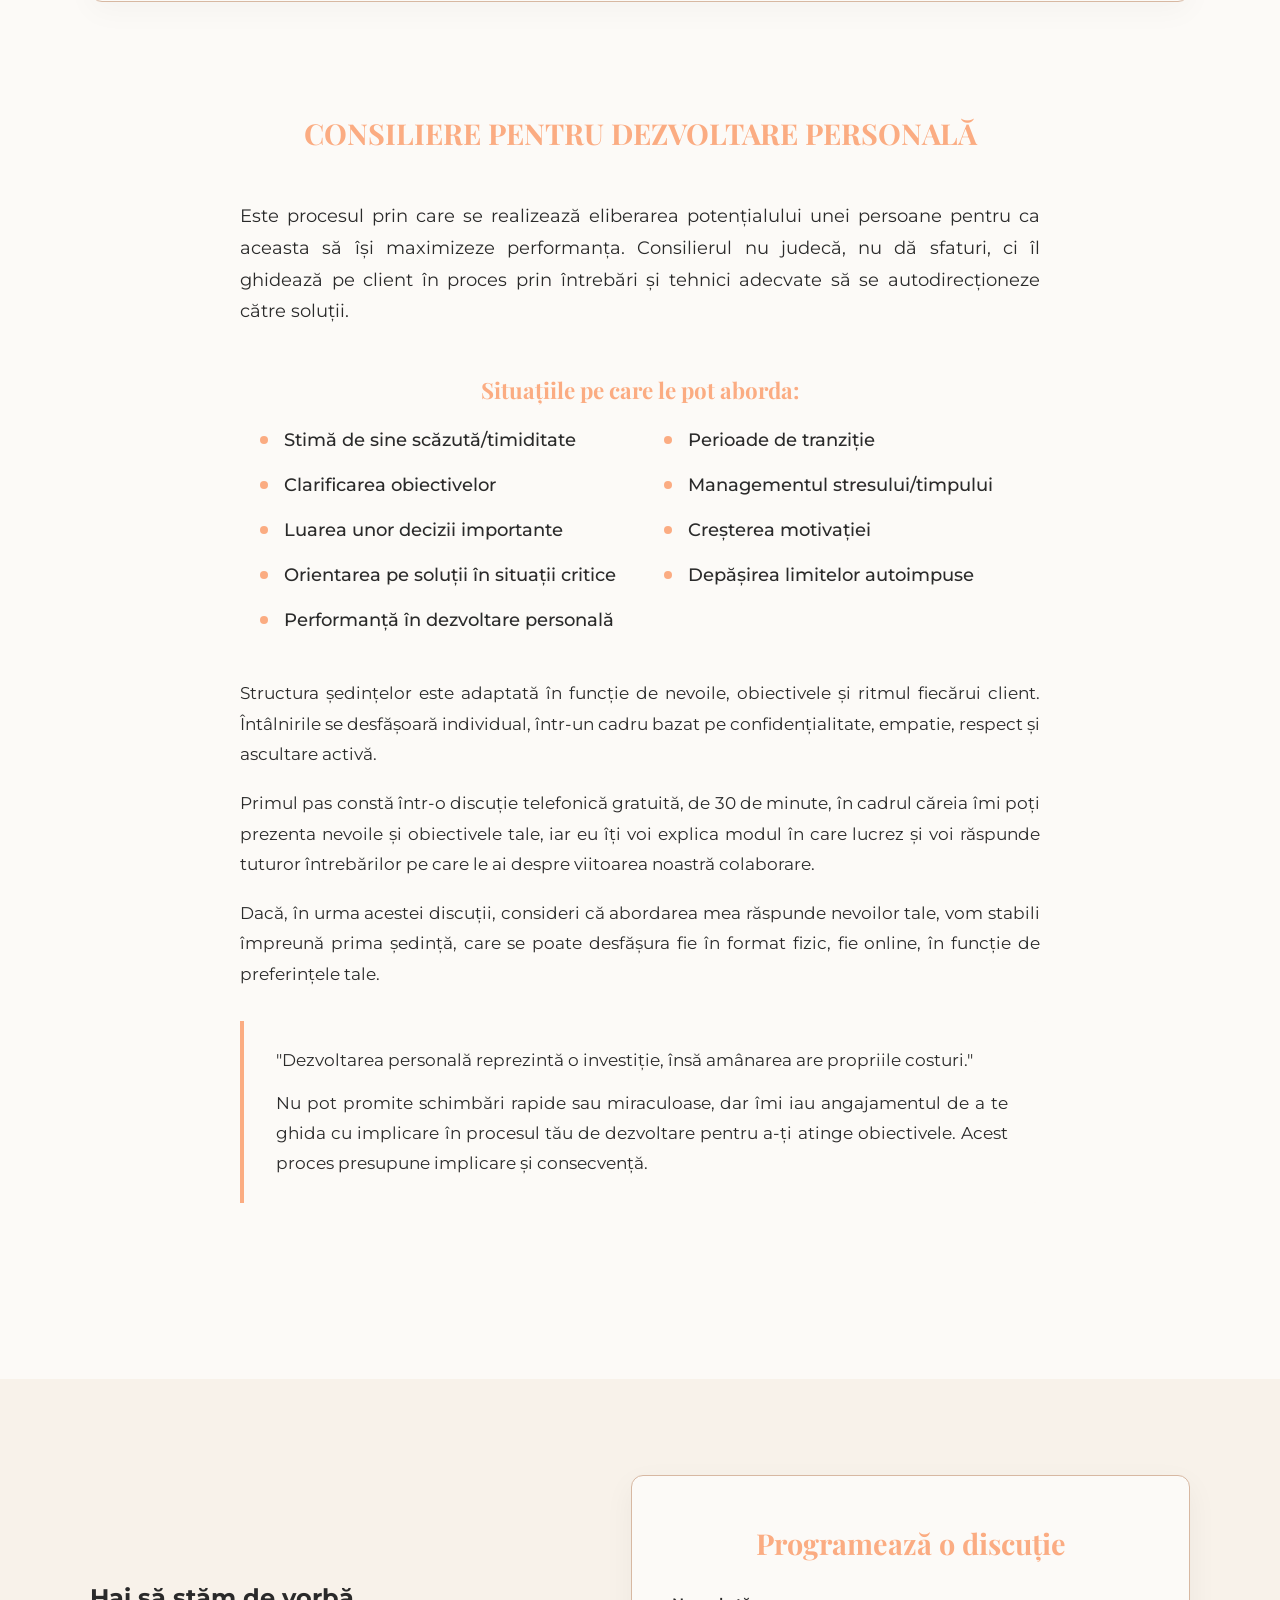
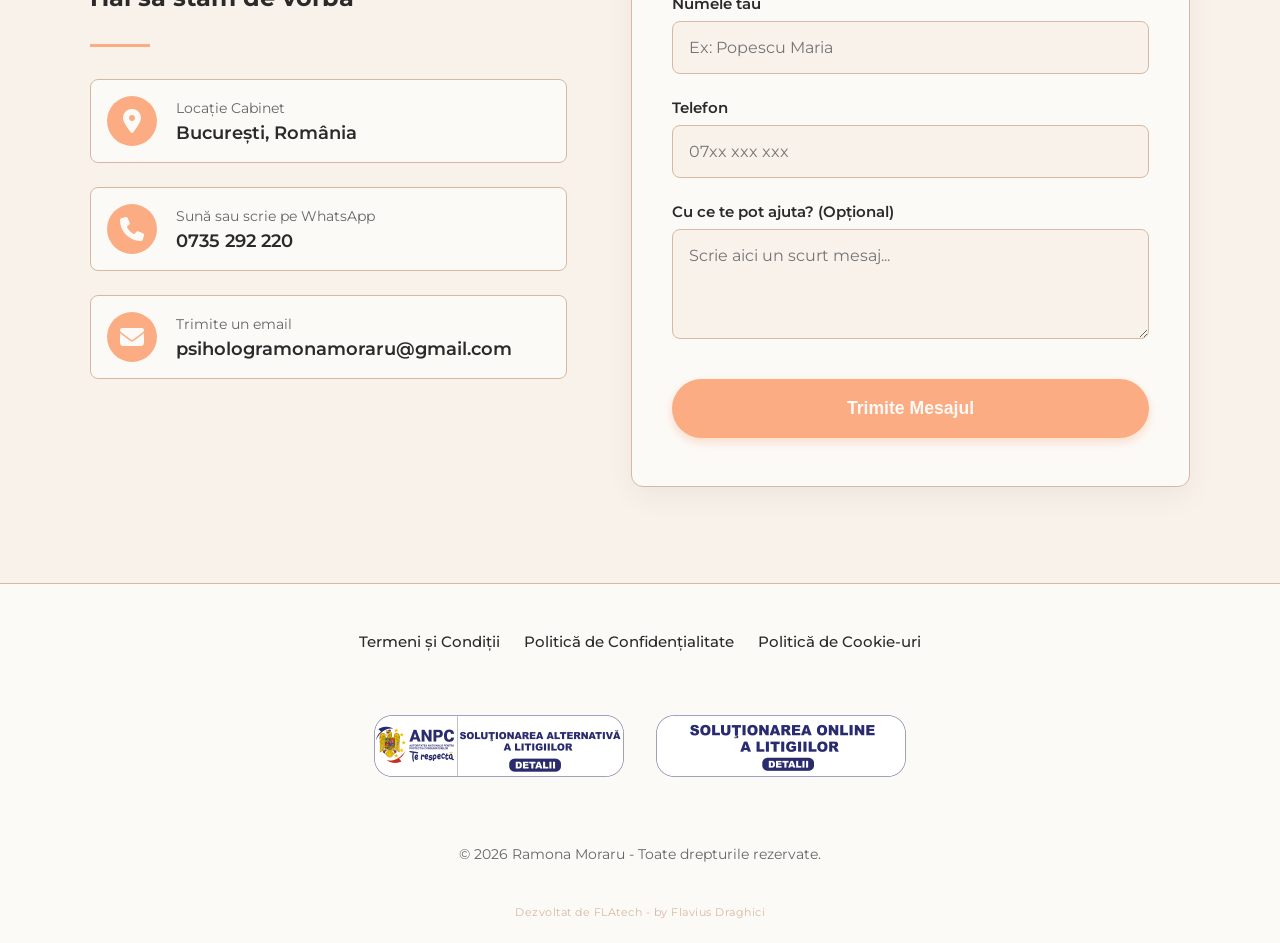
==== commit 430cbed7: "21" ====
--- a/index.html
+++ b/index.html
@@ -5,15 +5,15 @@
     <meta name="viewport" content="width=device-width, initial-scale=1.0">
     
     <!-- ================= SEO & OPEN GRAPH ================= -->
-    <meta name="description" content="Cabinet de Psihologie Ramona Moraru. Servicii de evaluare psihologică (psihologia muncii, port armă) și consiliere pentru dezvoltare personală.">
-    <meta property="og:title" content="Cabinet Psihologic | Ramona Moraru">
+    <meta name="description" content="Cabinet de Psihologie Ramona Moraru. Servicii de evaluare psihologică și consiliere pentru dezvoltare personală.">
+    <meta property="og:title" content="Ramona Moraru-Avize psihologice, Consiliere pentru dezvoltare personala">
     <meta property="og:description" content="Servicii de evaluare psihologică și consiliere pentru dezvoltare personală.">
     <!-- Când domeniul oficial este gata, schimbă link-ul de mai jos cu cel real -->
     <meta property="og:image" content="https://cabinet-psihologic-ramona.vercel.app/images/logo2.jpeg">
     <meta property="og:url" content="https://cabinet-psihologic-ramona.vercel.app/">
     <meta property="og:type" content="website">
 
-    <title>Ramona Moraru | Psiholog</title>
+    <title>Ramona Moraru-Avize psihologice, Consiliere pentru dezvoltare personala</title>
     
     <!-- Favicon -->
     <link rel="icon" type="image/jpeg" href="images/logo2.jpeg">
@@ -183,6 +183,7 @@
                         <h4>Informații și Costuri</h4>
                         <p>Pentru programare sau clarificări mă puteți contacta la numărul de telefon <a href="tel:0735292220" style="color: var(--color-5); text-decoration: none; font-weight: bold;">0735292220</a> sau pe WhatsApp.</p>
                         <p>Costul unei evaluări psihologice începe de la <strong>80 lei</strong> și diferă în funcție de tipul de aviz.</p>
+                        <p>*Se realizează evaluare psihologică și pentru firme/grupuri, la sediul acestora. Tariful  se stabilește in funcție de numărul de angajați și tipul examinării.</p>
                     </div>
                     
                     <div class="evaluare-pasi">
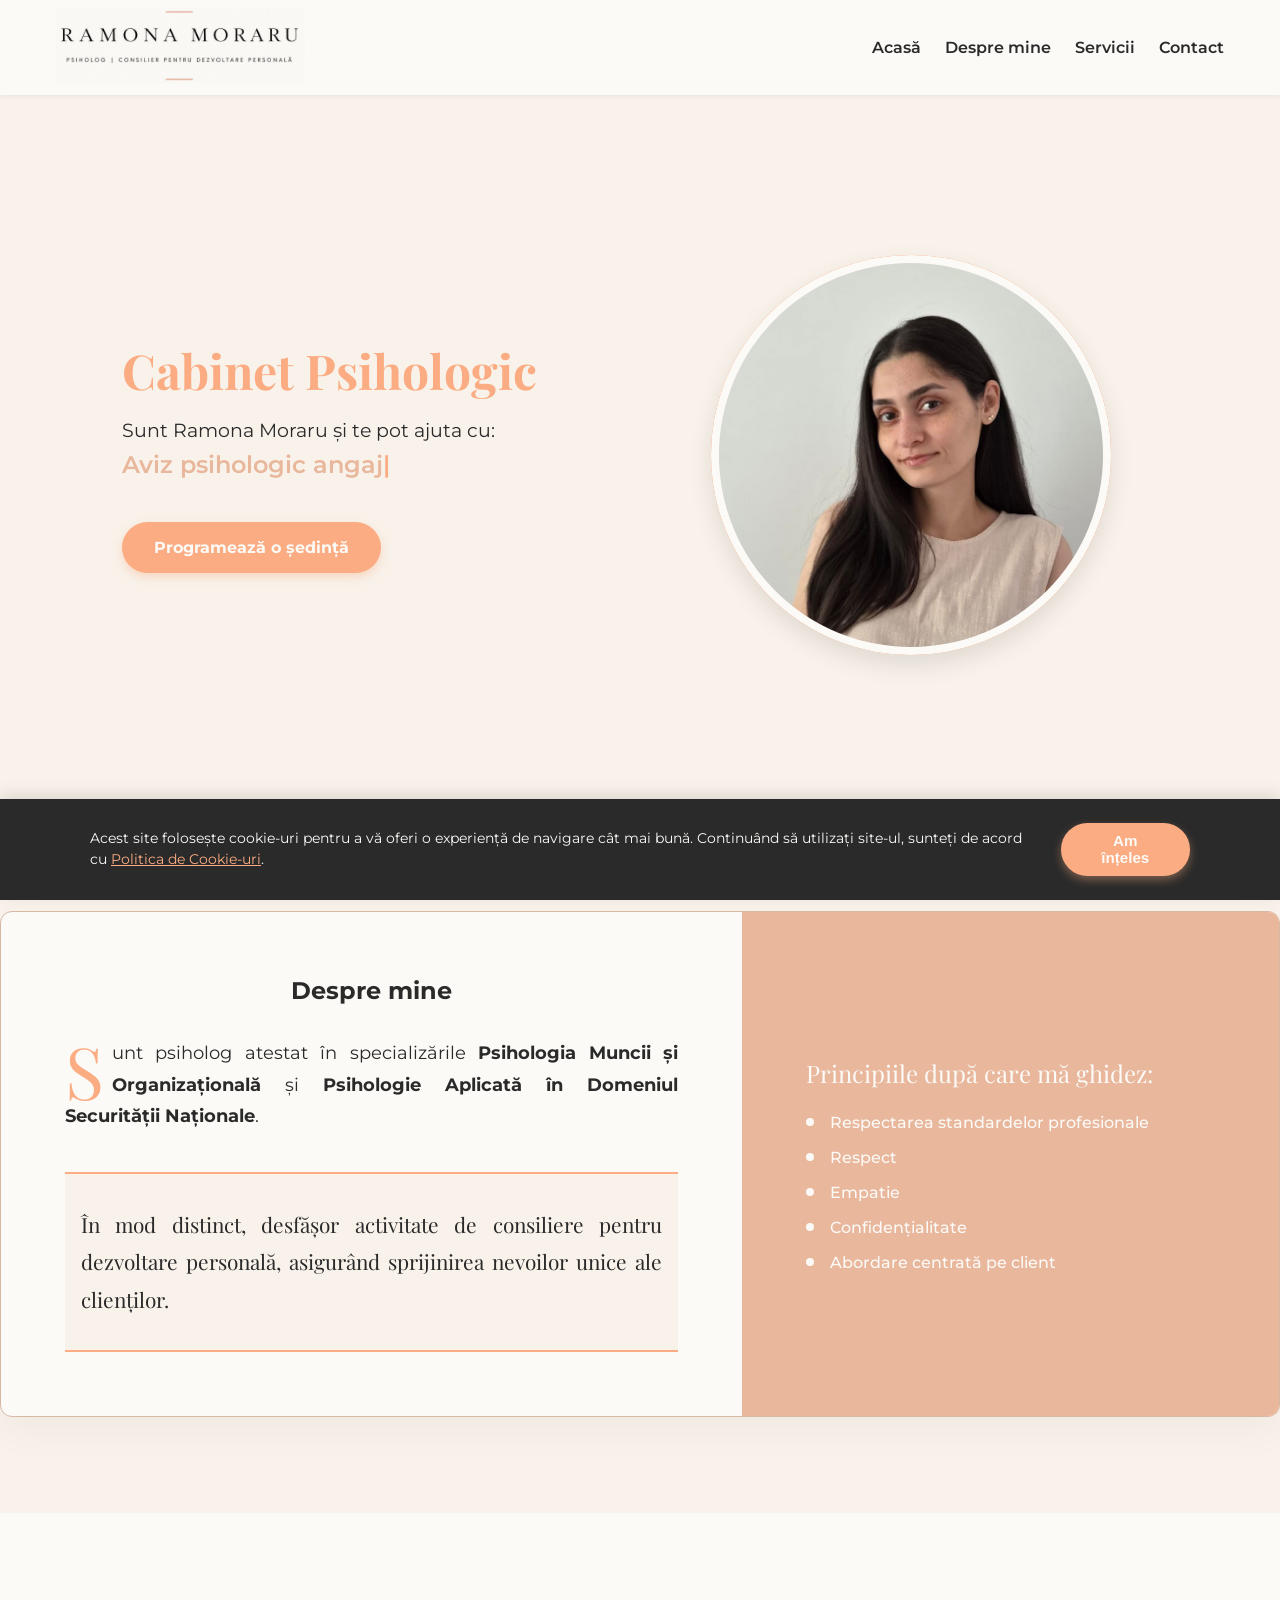
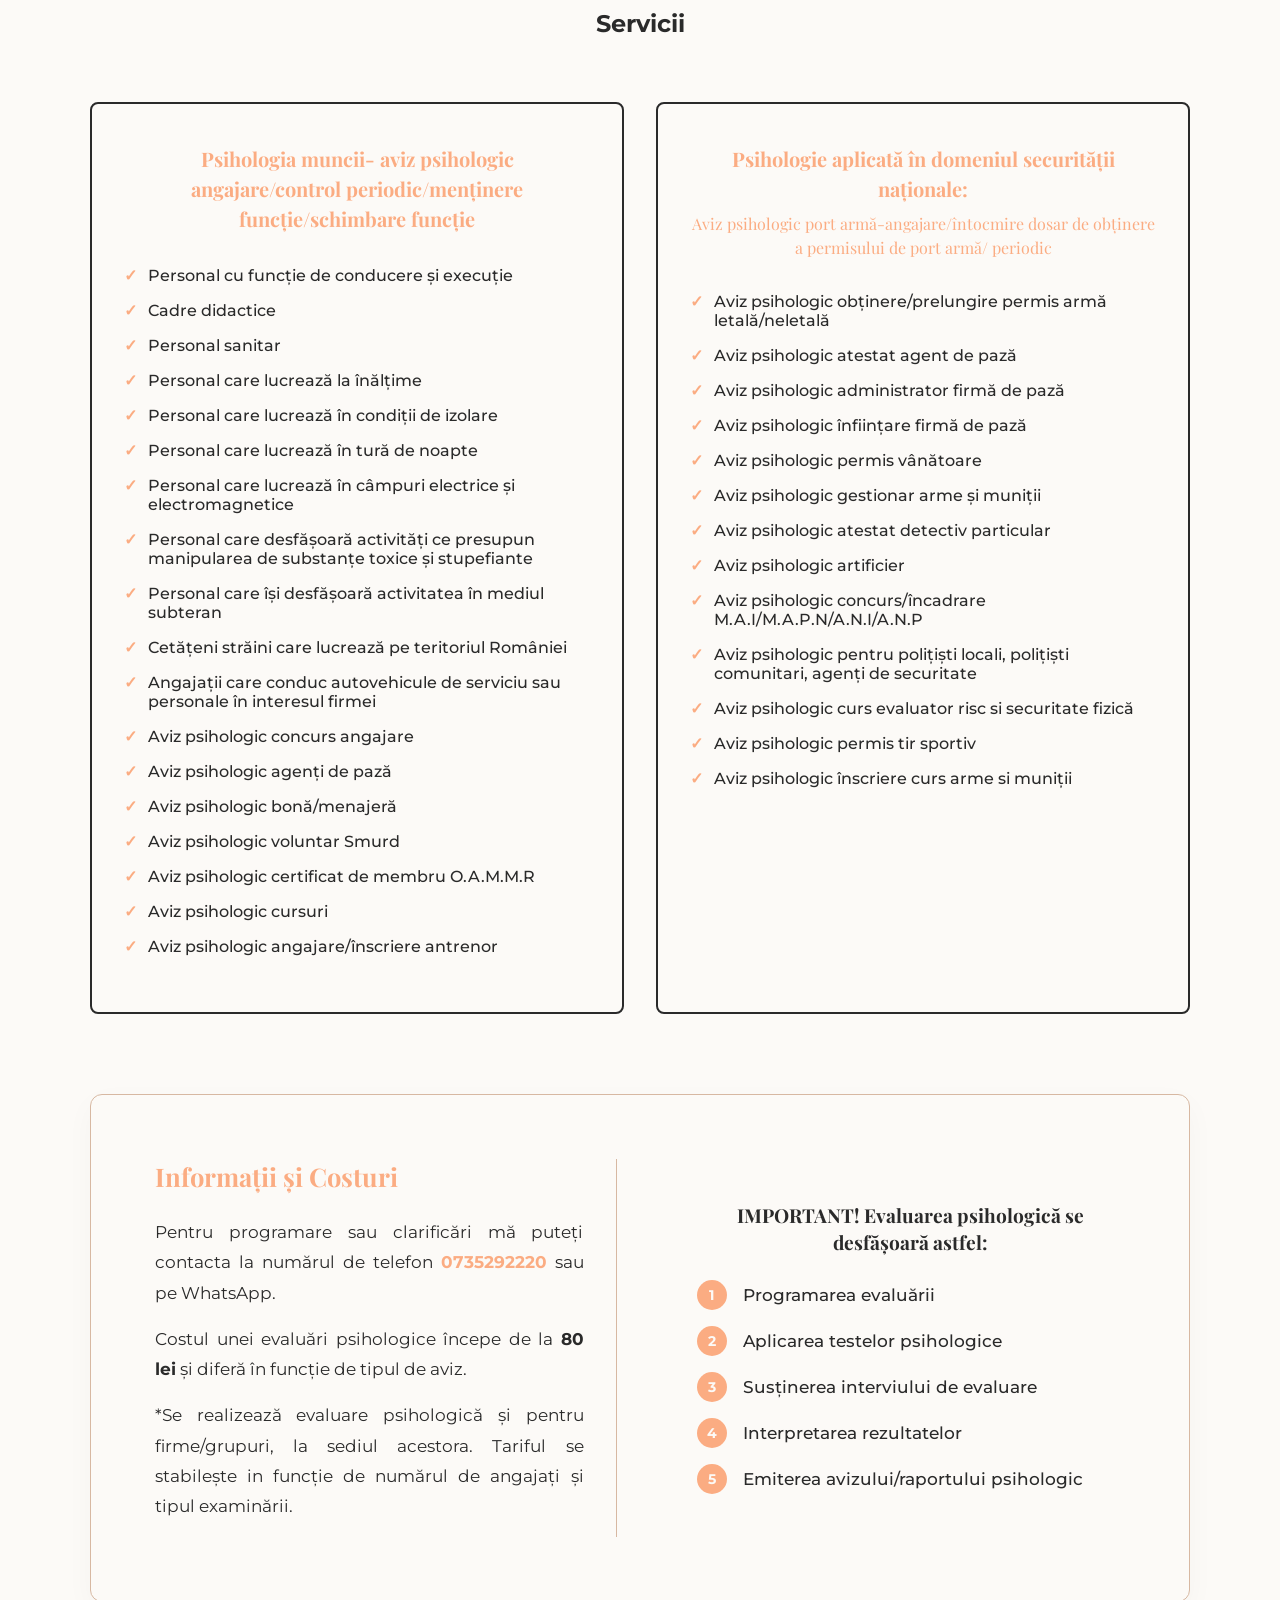
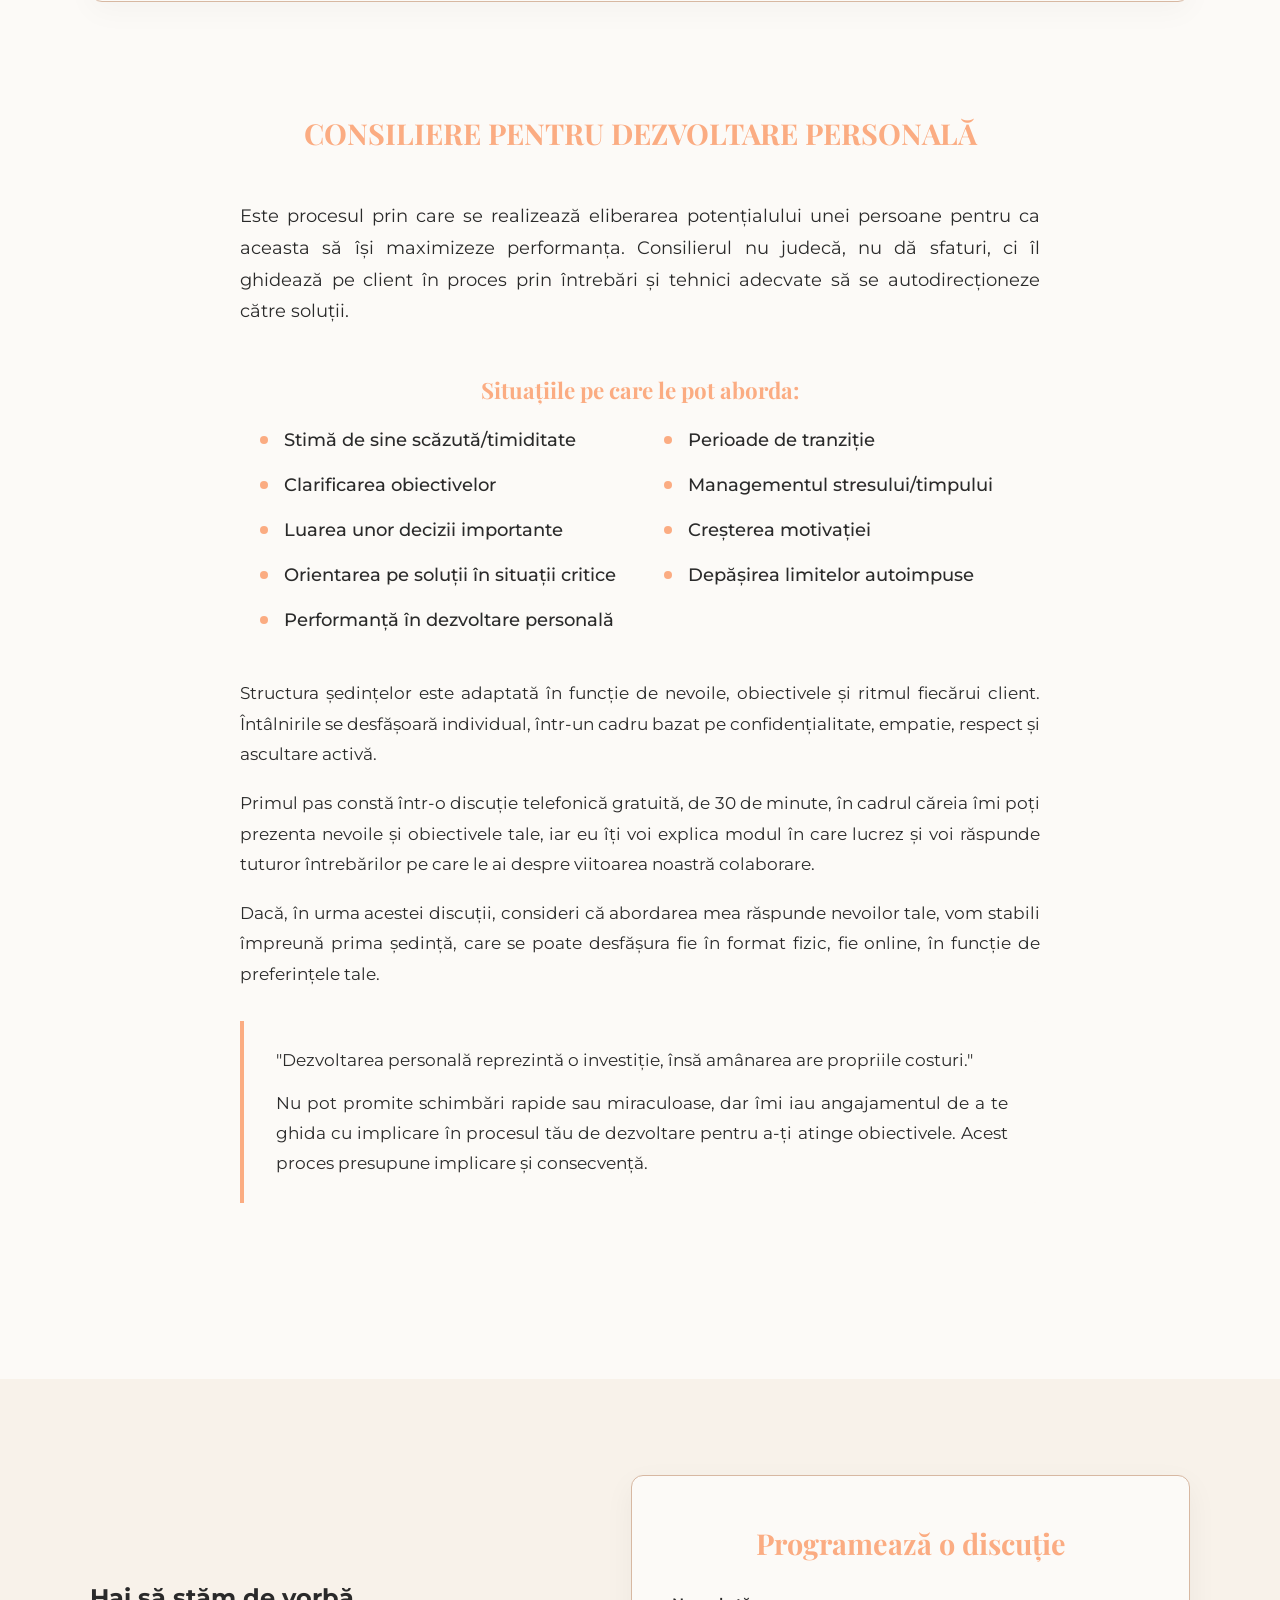
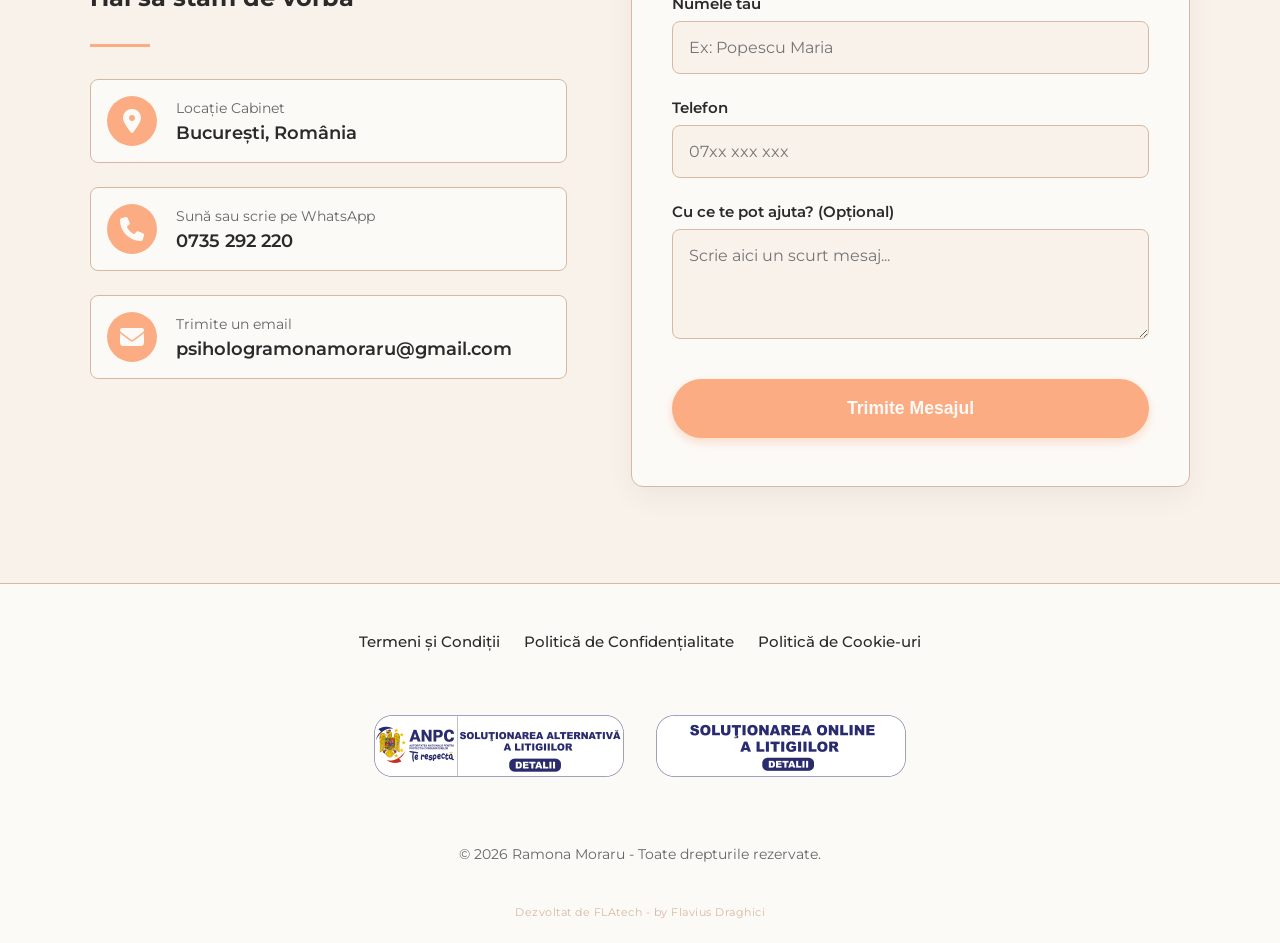
==== commit 1b1975bb: "22" ====
--- a/index.html
+++ b/index.html
@@ -5,15 +5,31 @@
     <meta name="viewport" content="width=device-width, initial-scale=1.0">
     
     <!-- ================= SEO & OPEN GRAPH ================= -->
+    <link rel="canonical" href="https://ramonamoraru.ro/">
     <meta name="description" content="Cabinet de Psihologie Ramona Moraru. Servicii de evaluare psihologică și consiliere pentru dezvoltare personală.">
     <meta property="og:title" content="Ramona Moraru-Avize psihologice, Consiliere pentru dezvoltare personala">
     <meta property="og:description" content="Servicii de evaluare psihologică și consiliere pentru dezvoltare personală.">
-    <!-- Când domeniul oficial este gata, schimbă link-ul de mai jos cu cel real -->
-    <meta property="og:image" content="https://cabinet-psihologic-ramona.vercel.app/images/logo2.jpeg">
-    <meta property="og:url" content="https://cabinet-psihologic-ramona.vercel.app/">
+    <meta property="og:image" content="https://ramonamoraru.ro/images/logo2.jpeg">
+    <meta property="og:url" content="https://ramonamoraru.ro/">
     <meta property="og:type" content="website">
+    <meta property="og:site_name" content="Ramona Moraru">
 
     <title>Ramona Moraru-Avize psihologice, Consiliere pentru dezvoltare personala</title>
+    
+    <!-- ================= DATE STRUCTURATE GOOGLE (SCHEMA.ORG) ================= -->
+    <script type="application/ld+json">
+    {
+      "@context": "https://schema.org",
+      "@type": "ProfessionalService",
+      "name": "Ramona Moraru-Avize psihologice, Consiliere pentru dezvoltare personala",
+      "alternateName": "Cabinet Psihologic Ramona Moraru",
+      "url": "https://ramonamoraru.ro/",
+      "logo": "https://ramonamoraru.ro/images/logo2.jpeg",
+      "image": "https://ramonamoraru.ro/images/ramona-profil.jpeg",
+      "telephone": "+40735292220",
+      "description": "Cabinet de Psihologie Ramona Moraru. Servicii de evaluare psihologică și consiliere pentru dezvoltare personală."
+    }
+    </script>
     
     <!-- Favicon -->
     <link rel="icon" type="image/jpeg" href="images/logo2.jpeg">
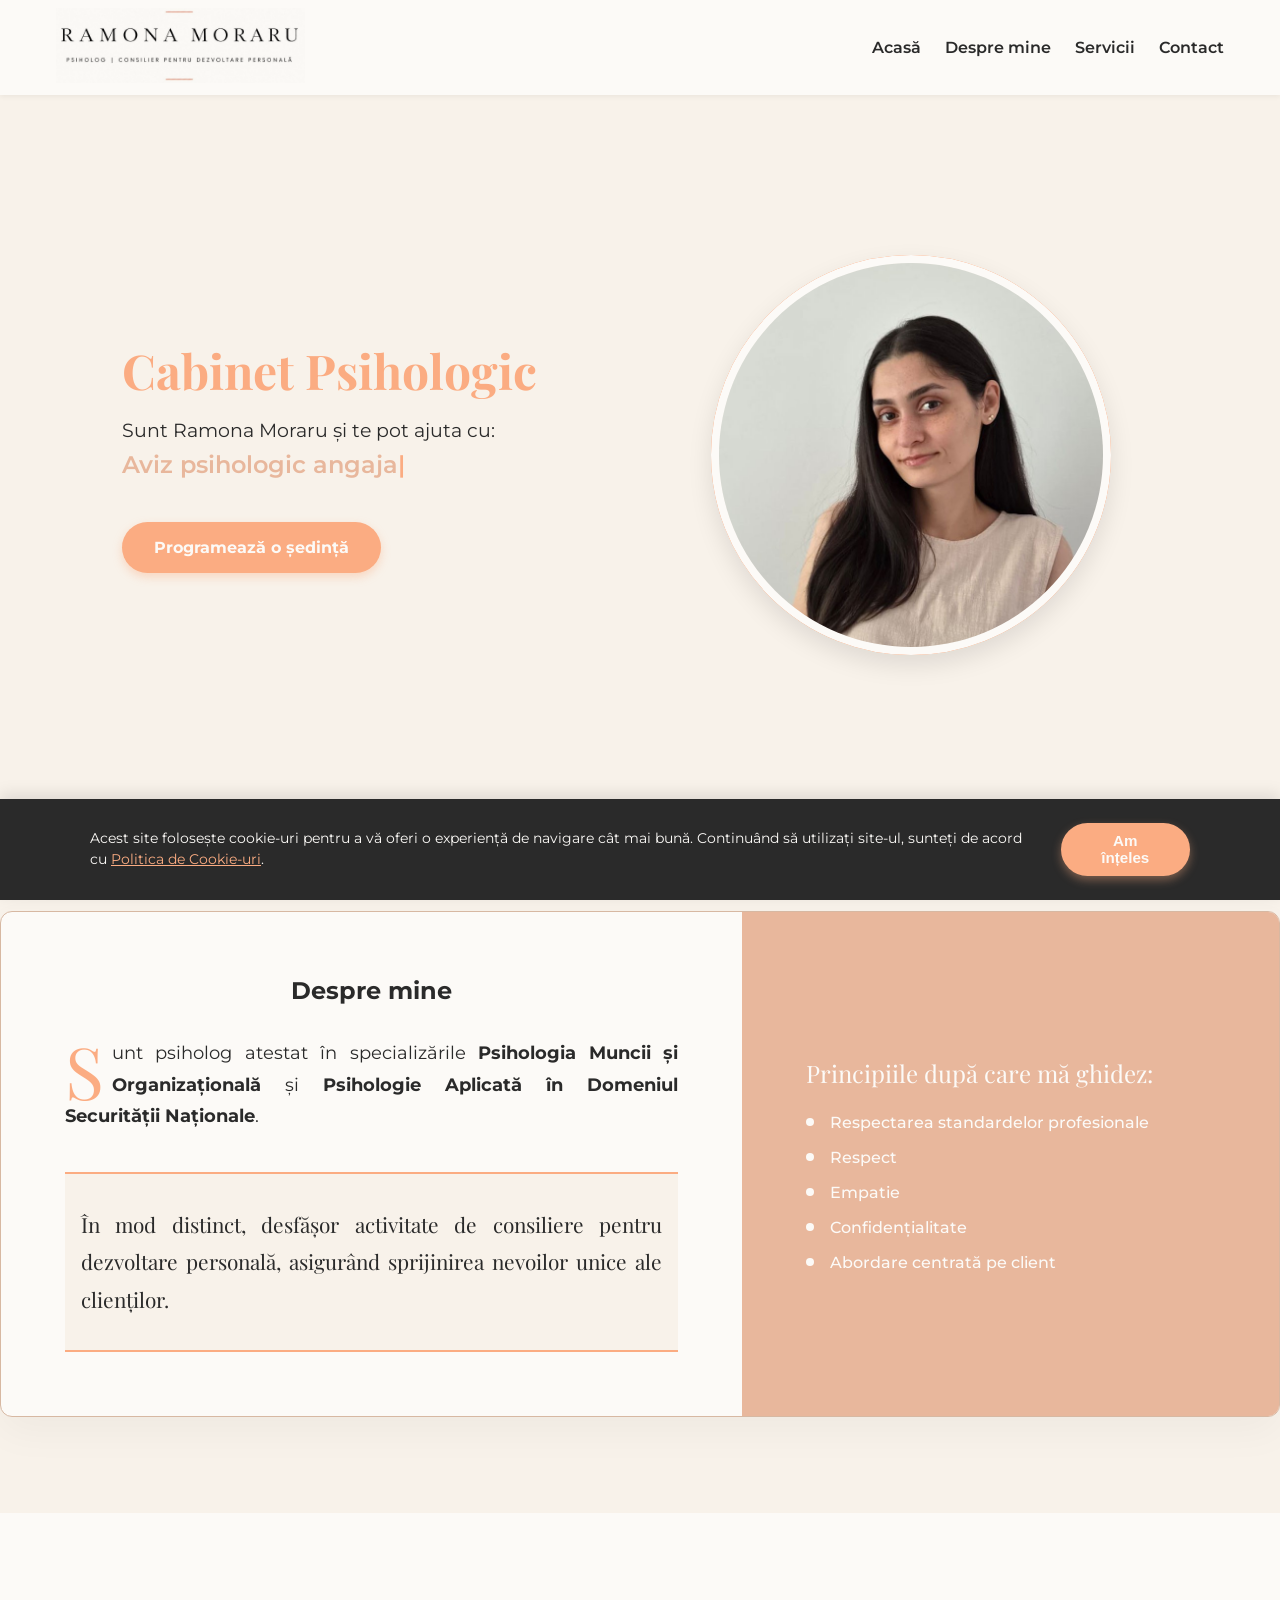
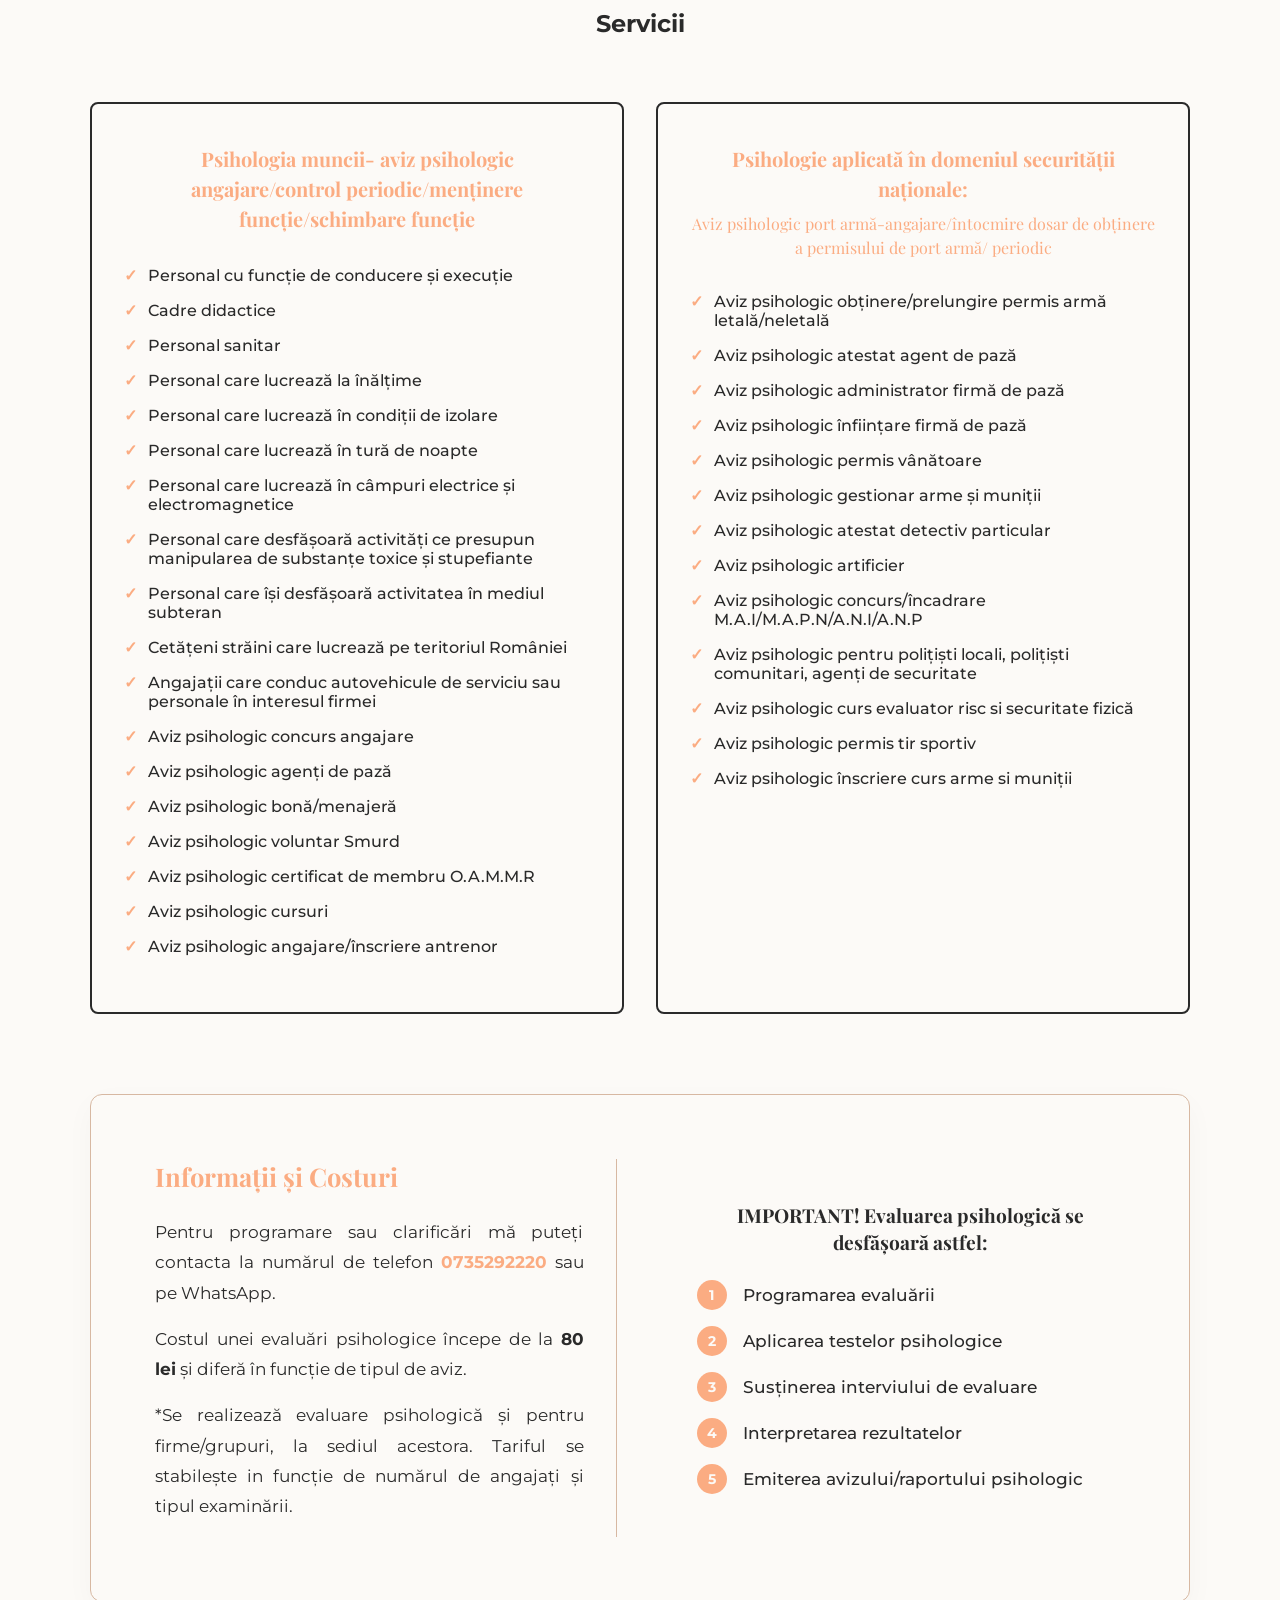
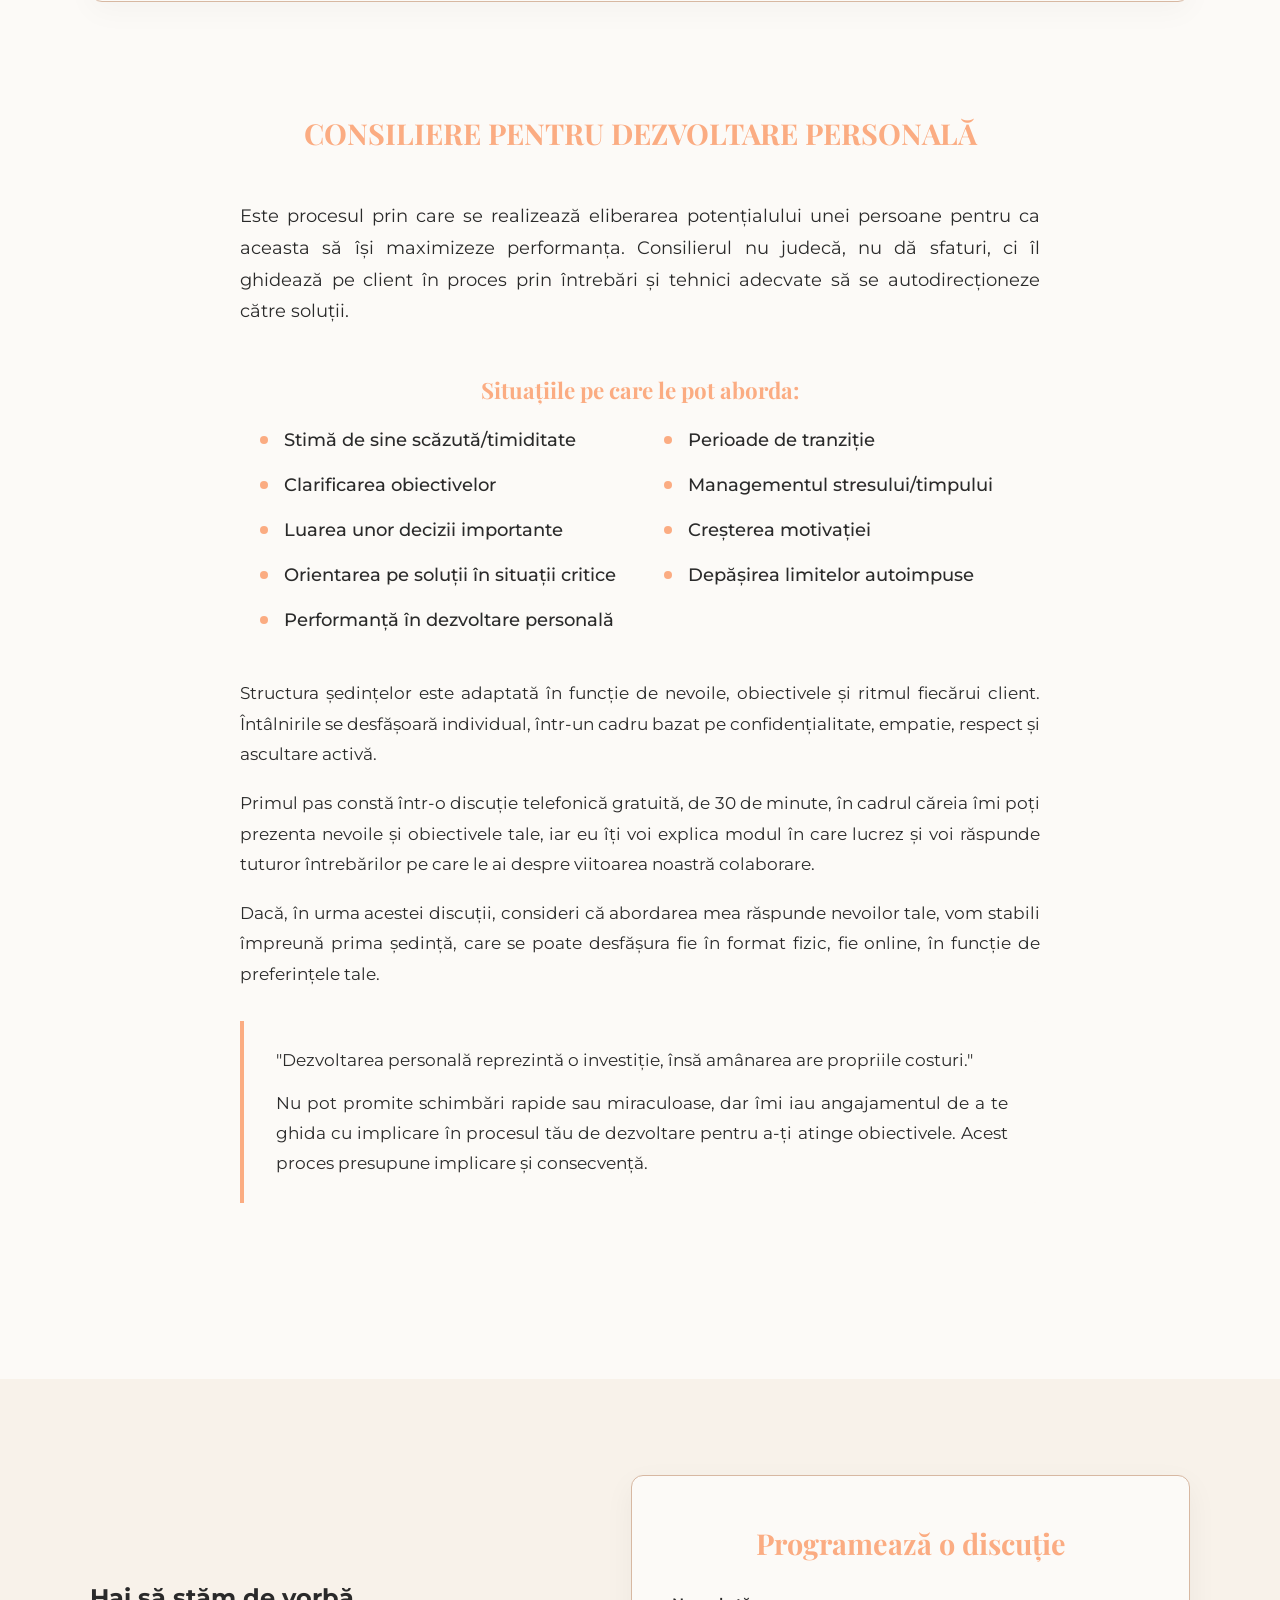
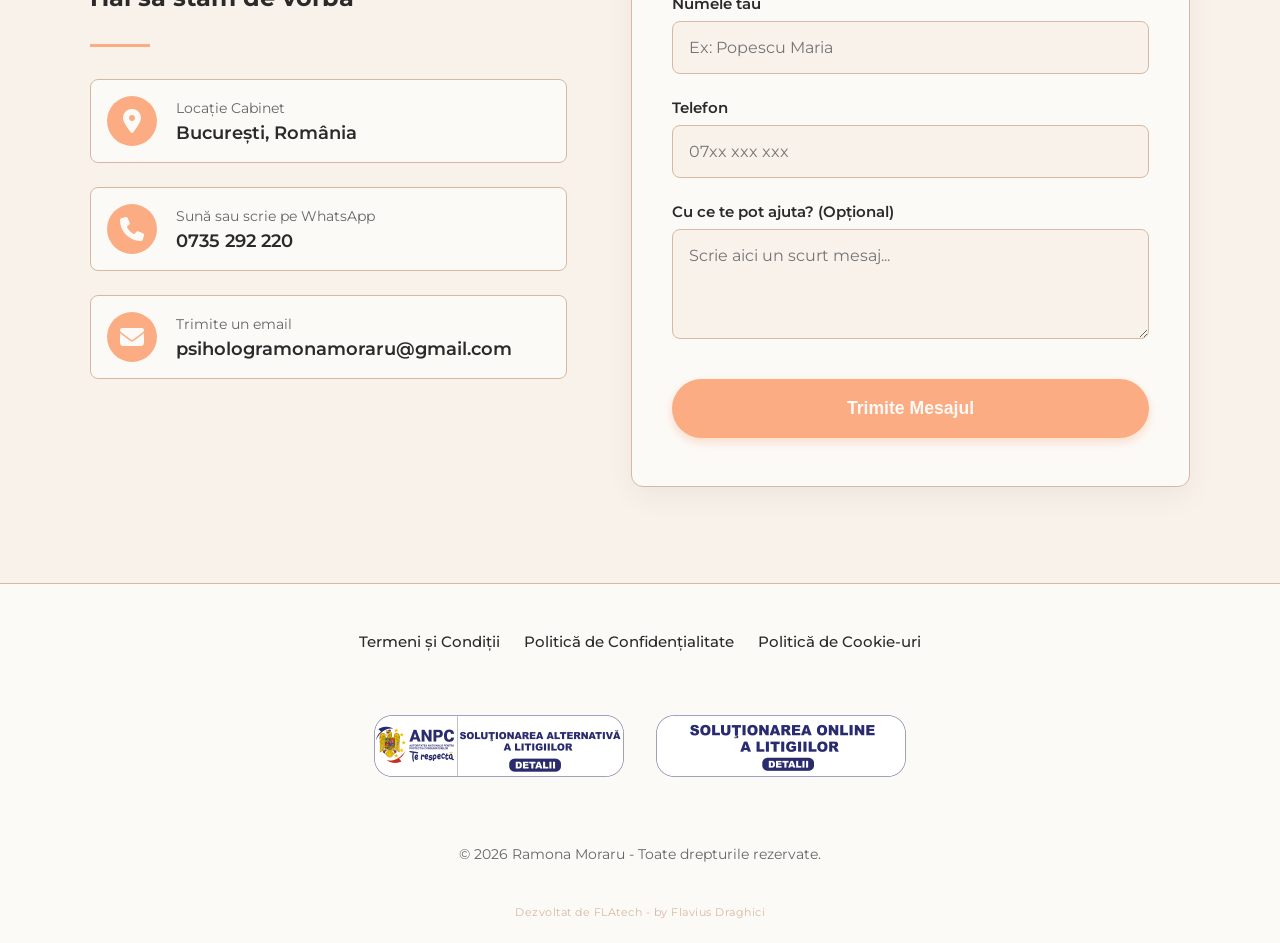
==== commit 22a0c7e0: "24" ====
--- a/index.html
+++ b/index.html
@@ -5,14 +5,28 @@
     <meta name="viewport" content="width=device-width, initial-scale=1.0">
     
     <!-- ================= SEO & OPEN GRAPH ================= -->
-    <link rel="canonical" href="https://ramonamoraru.ro/">
+    <link rel="canonical" href="https://www.ramonamoraru.ro/">
     <meta name="description" content="Cabinet de Psihologie Ramona Moraru. Servicii de evaluare psihologică și consiliere pentru dezvoltare personală.">
+    
+    <!-- Open Graph (Facebook, WhatsApp, LinkedIn) -->
     <meta property="og:title" content="Ramona Moraru-Avize psihologice, Consiliere pentru dezvoltare personala">
     <meta property="og:description" content="Servicii de evaluare psihologică și consiliere pentru dezvoltare personală.">
-    <meta property="og:image" content="https://ramonamoraru.ro/images/logo2.jpeg">
-    <meta property="og:url" content="https://ramonamoraru.ro/">
+    <meta property="og:image" content="https://www.ramonamoraru.ro/images/logo2.jpeg">
+    <meta property="og:image:secure_url" content="https://www.ramonamoraru.ro/images/logo2.jpeg">
+    <meta property="og:image:type" content="image/jpeg">
+    <meta property="og:image:width" content="1254">
+    <meta property="og:image:height" content="1254">
+    <meta property="og:image:alt" content="Logo Ramona Moraru - Cabinet de Psihologie">
+    <meta property="og:url" content="https://www.ramonamoraru.ro/">
     <meta property="og:type" content="website">
     <meta property="og:site_name" content="Ramona Moraru">
+    <meta property="og:locale" content="ro_RO">
+
+    <!-- Twitter Card (Twitter, Telegram, iMessage fallback) -->
+    <meta name="twitter:card" content="summary">
+    <meta name="twitter:title" content="Ramona Moraru-Avize psihologice, Consiliere pentru dezvoltare personala">
+    <meta name="twitter:description" content="Servicii de evaluare psihologică și consiliere pentru dezvoltare personală.">
+    <meta name="twitter:image" content="https://www.ramonamoraru.ro/images/logo2.jpeg">
 
     <title>Ramona Moraru-Avize psihologice, Consiliere pentru dezvoltare personala</title>
     
@@ -23,9 +37,9 @@
       "@type": "ProfessionalService",
       "name": "Ramona Moraru-Avize psihologice, Consiliere pentru dezvoltare personala",
       "alternateName": "Cabinet Psihologic Ramona Moraru",
-      "url": "https://ramonamoraru.ro/",
-      "logo": "https://ramonamoraru.ro/images/logo2.jpeg",
-      "image": "https://ramonamoraru.ro/images/ramona-profil.jpeg",
+      "url": "https://www.ramonamoraru.ro/",
+      "logo": "https://www.ramonamoraru.ro/images/logo2.jpeg",
+      "image": "https://www.ramonamoraru.ro/images/ramona-profil.jpeg",
       "telephone": "+40735292220",
       "description": "Cabinet de Psihologie Ramona Moraru. Servicii de evaluare psihologică și consiliere pentru dezvoltare personală."
     }
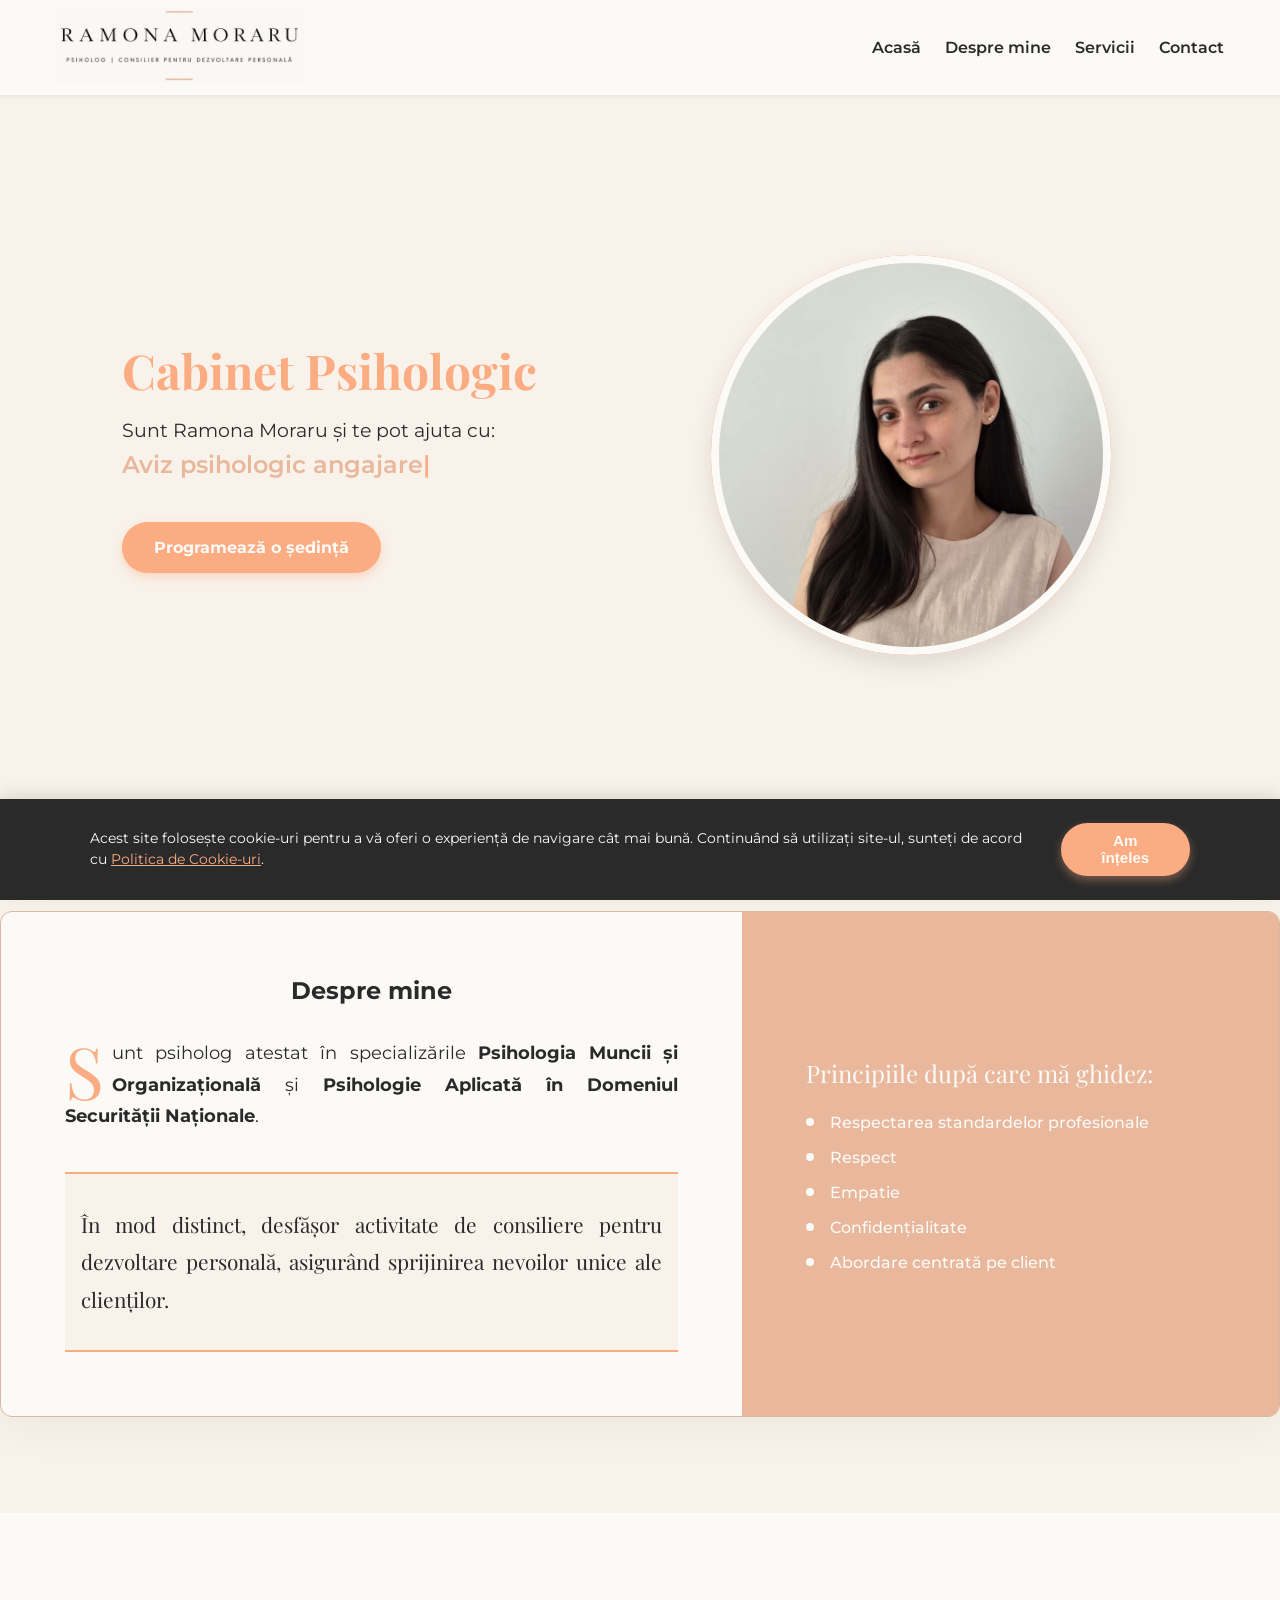
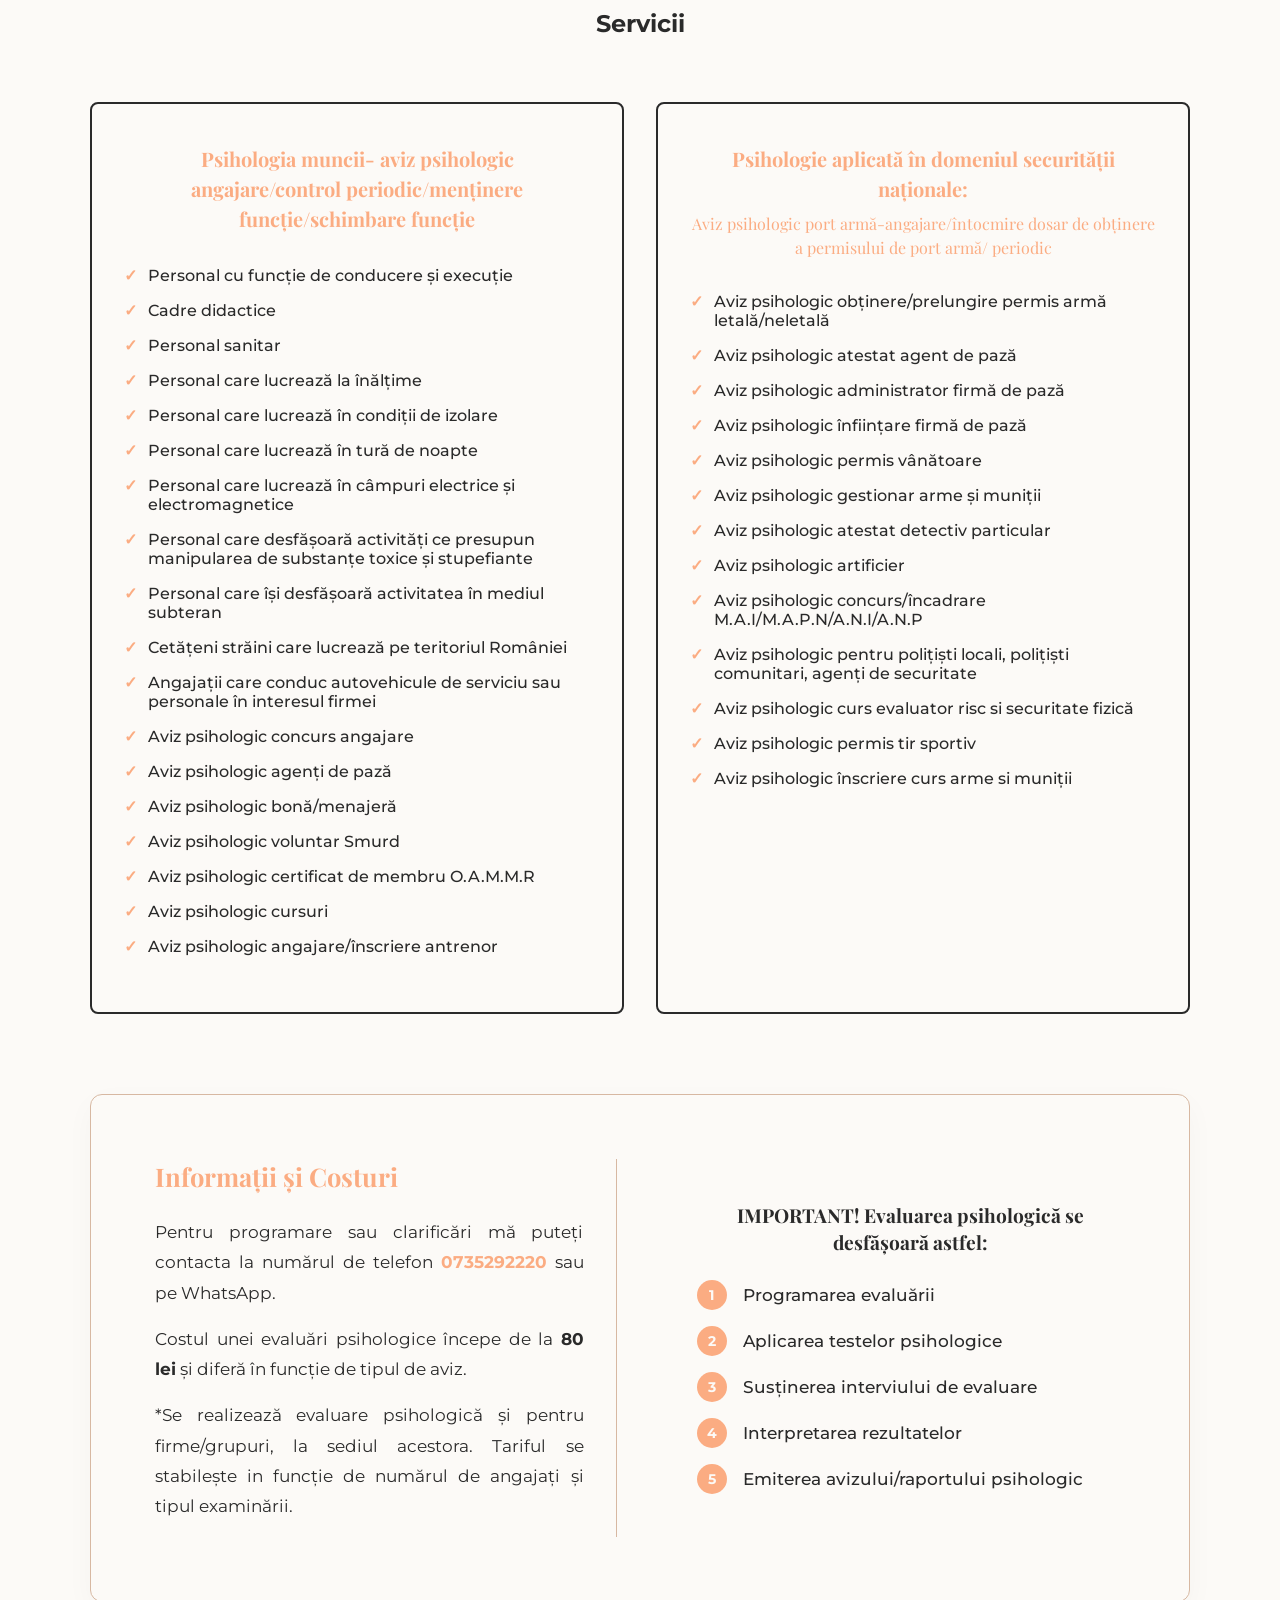
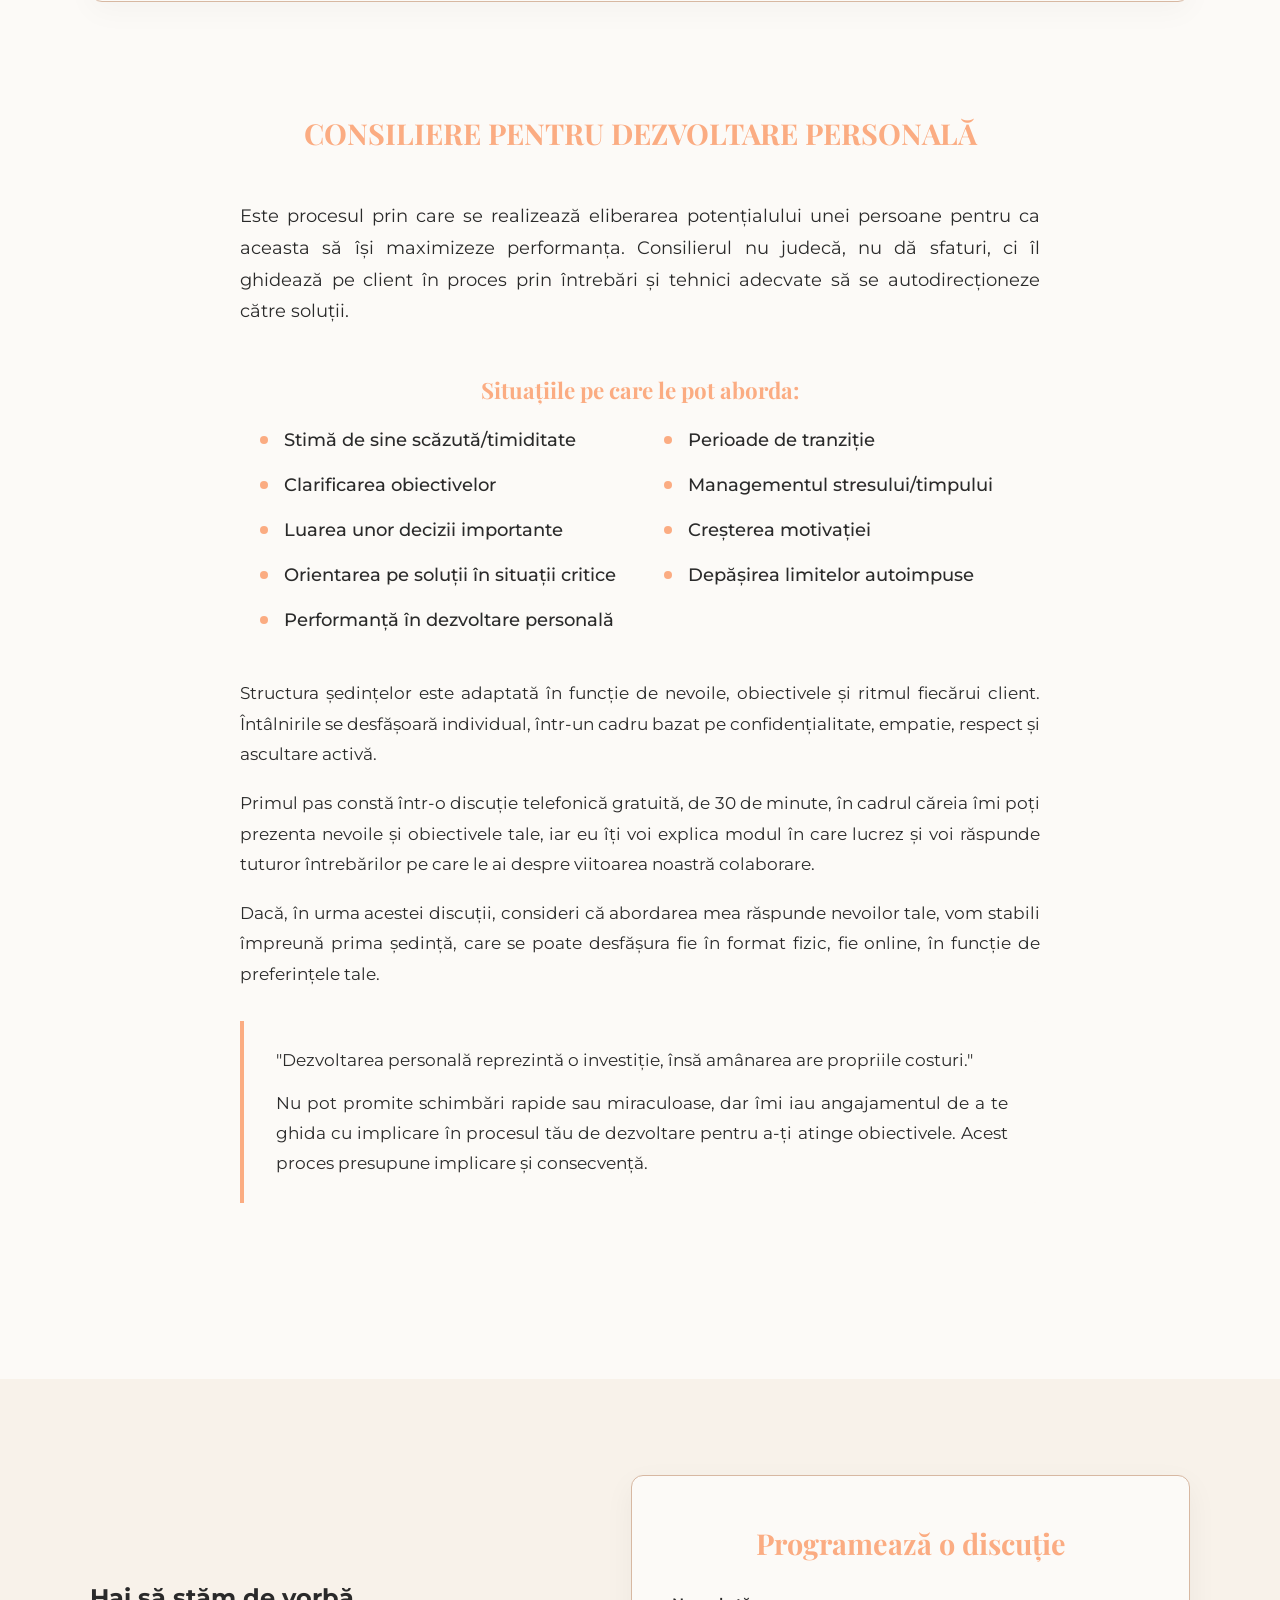
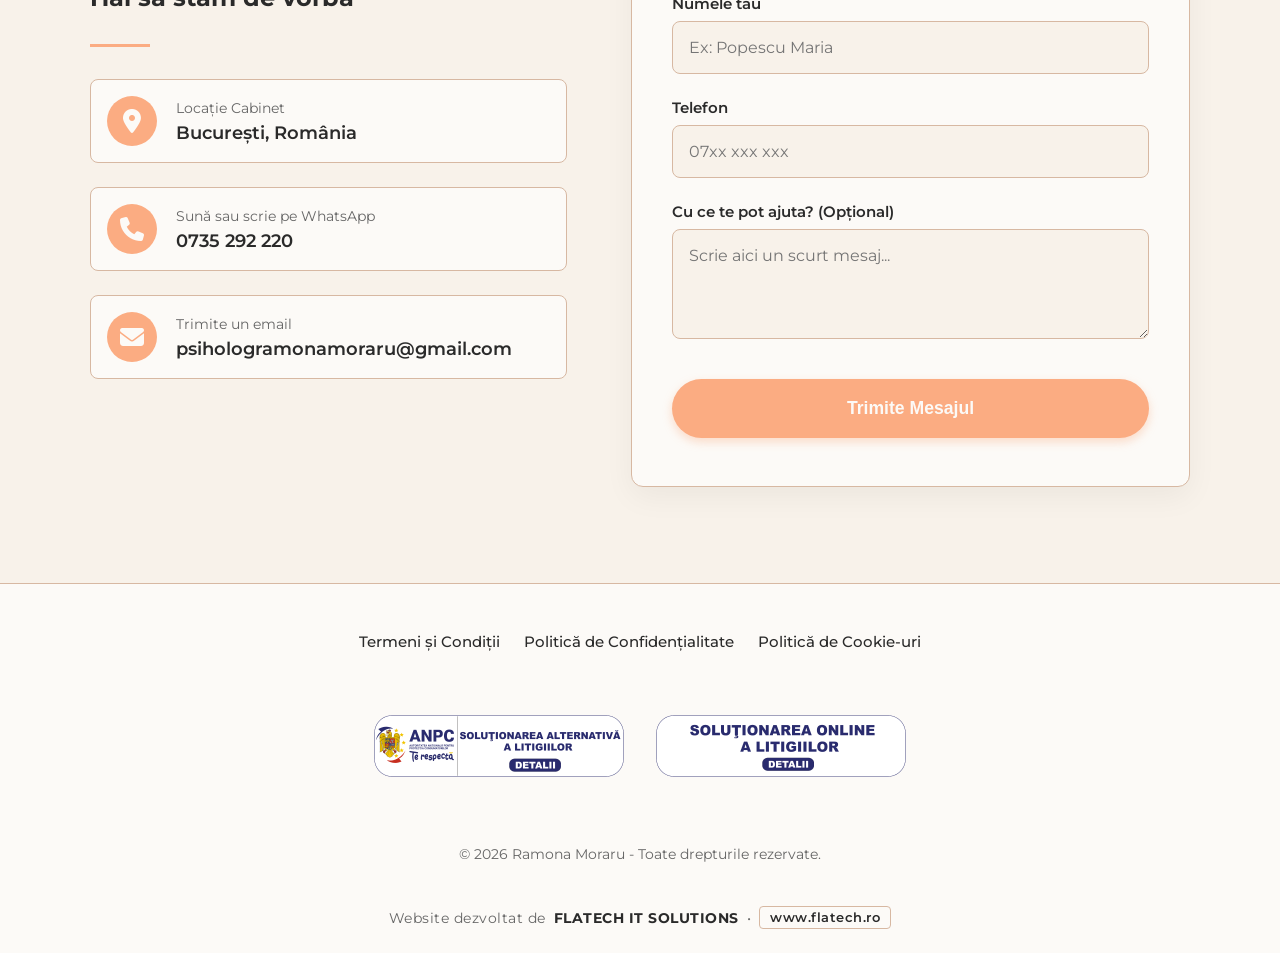
==== commit 48a67724: "Actualizare semnatura dezvoltator FLATECH IT SOLUTIONS" ====
--- a/index.html
+++ b/index.html
@@ -348,7 +348,7 @@
             </div>
             
             <div class="developer-credit">
-                <p><small>Dezvoltat de FLAtech - by Flavius Draghici</small></p>
+                <p>Website dezvoltat de <a href="https://www.flatech.ro" target="_blank" rel="noopener noreferrer" class="flatech-link">FLATECH IT SOLUTIONS</a> &bull; <a href="https://www.flatech.ro" target="_blank" rel="noopener noreferrer" class="flatech-btn">www.flatech.ro</a></p>
             </div>
         </div>
     </footer>
--- a/style.css
+++ b/style.css
@@ -625,11 +625,52 @@
 }
 
 .developer-credit {
-    margin-top: 1rem;
+    margin-top: 1.2rem;
     font-family: 'Montserrat', sans-serif;
-    color: var(--color-3);
+    color: #666;
     font-size: 0.85rem;
     letter-spacing: 0.5px;
+}
+
+.developer-credit p {
+    display: inline-flex;
+    align-items: center;
+    gap: 8px;
+    flex-wrap: wrap;
+    justify-content: center;
+    margin: 0;
+}
+
+.flatech-link {
+    color: var(--color-text-dark);
+    font-weight: 700;
+    text-decoration: none;
+    transition: color 0.3s ease;
+}
+
+.flatech-link:hover {
+    color: var(--color-5);
+}
+
+.flatech-btn {
+    display: inline-block;
+    padding: 3px 10px;
+    background: var(--color-2);
+    color: var(--color-text-dark);
+    border: 1px solid var(--color-3);
+    border-radius: 4px;
+    font-size: 0.8rem;
+    font-weight: 600;
+    text-decoration: none;
+    transition: all 0.3s ease;
+}
+
+.flatech-btn:hover {
+    background: var(--color-5);
+    color: #fff;
+    border-color: var(--color-5);
+    box-shadow: 0 2px 6px rgba(251, 172, 130, 0.4);
+    transform: translateY(-1px);
 }
 /* ================= BANNERE ANPC ================= */
 .anpc-banners {
